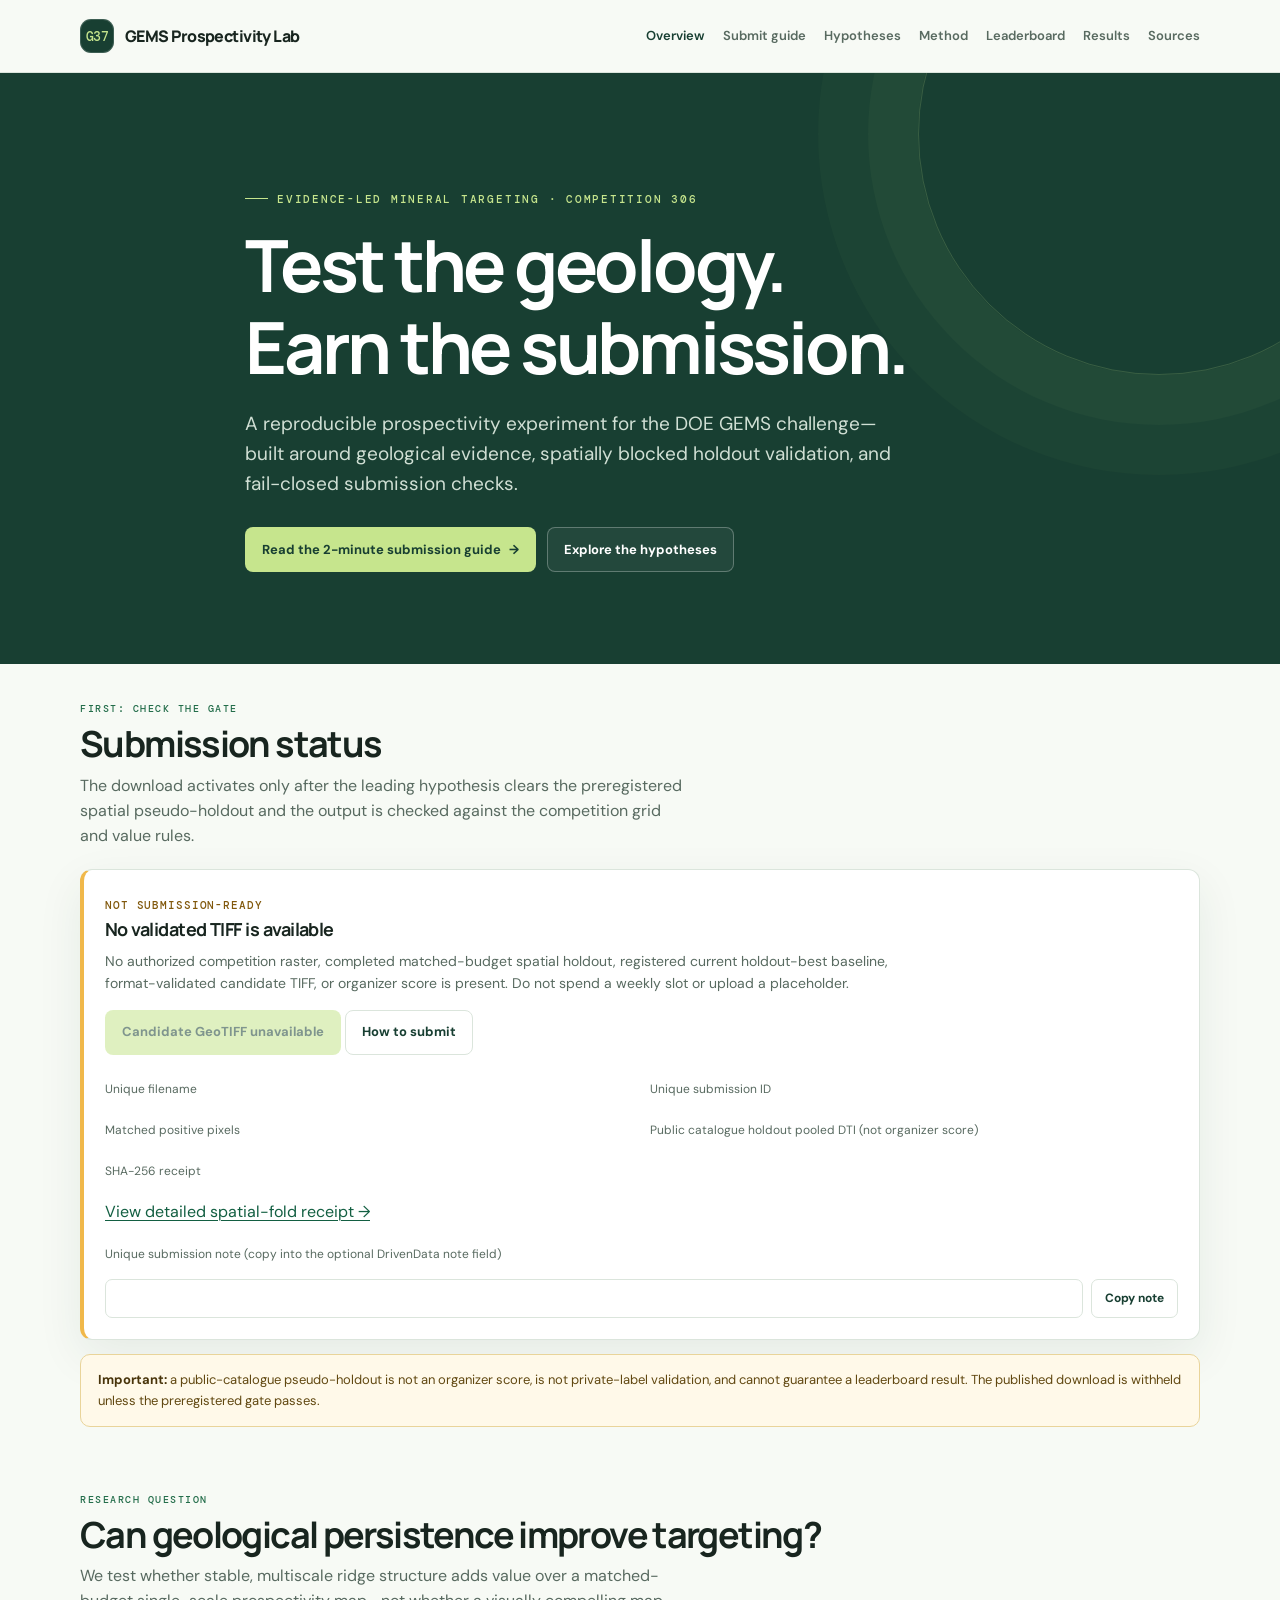
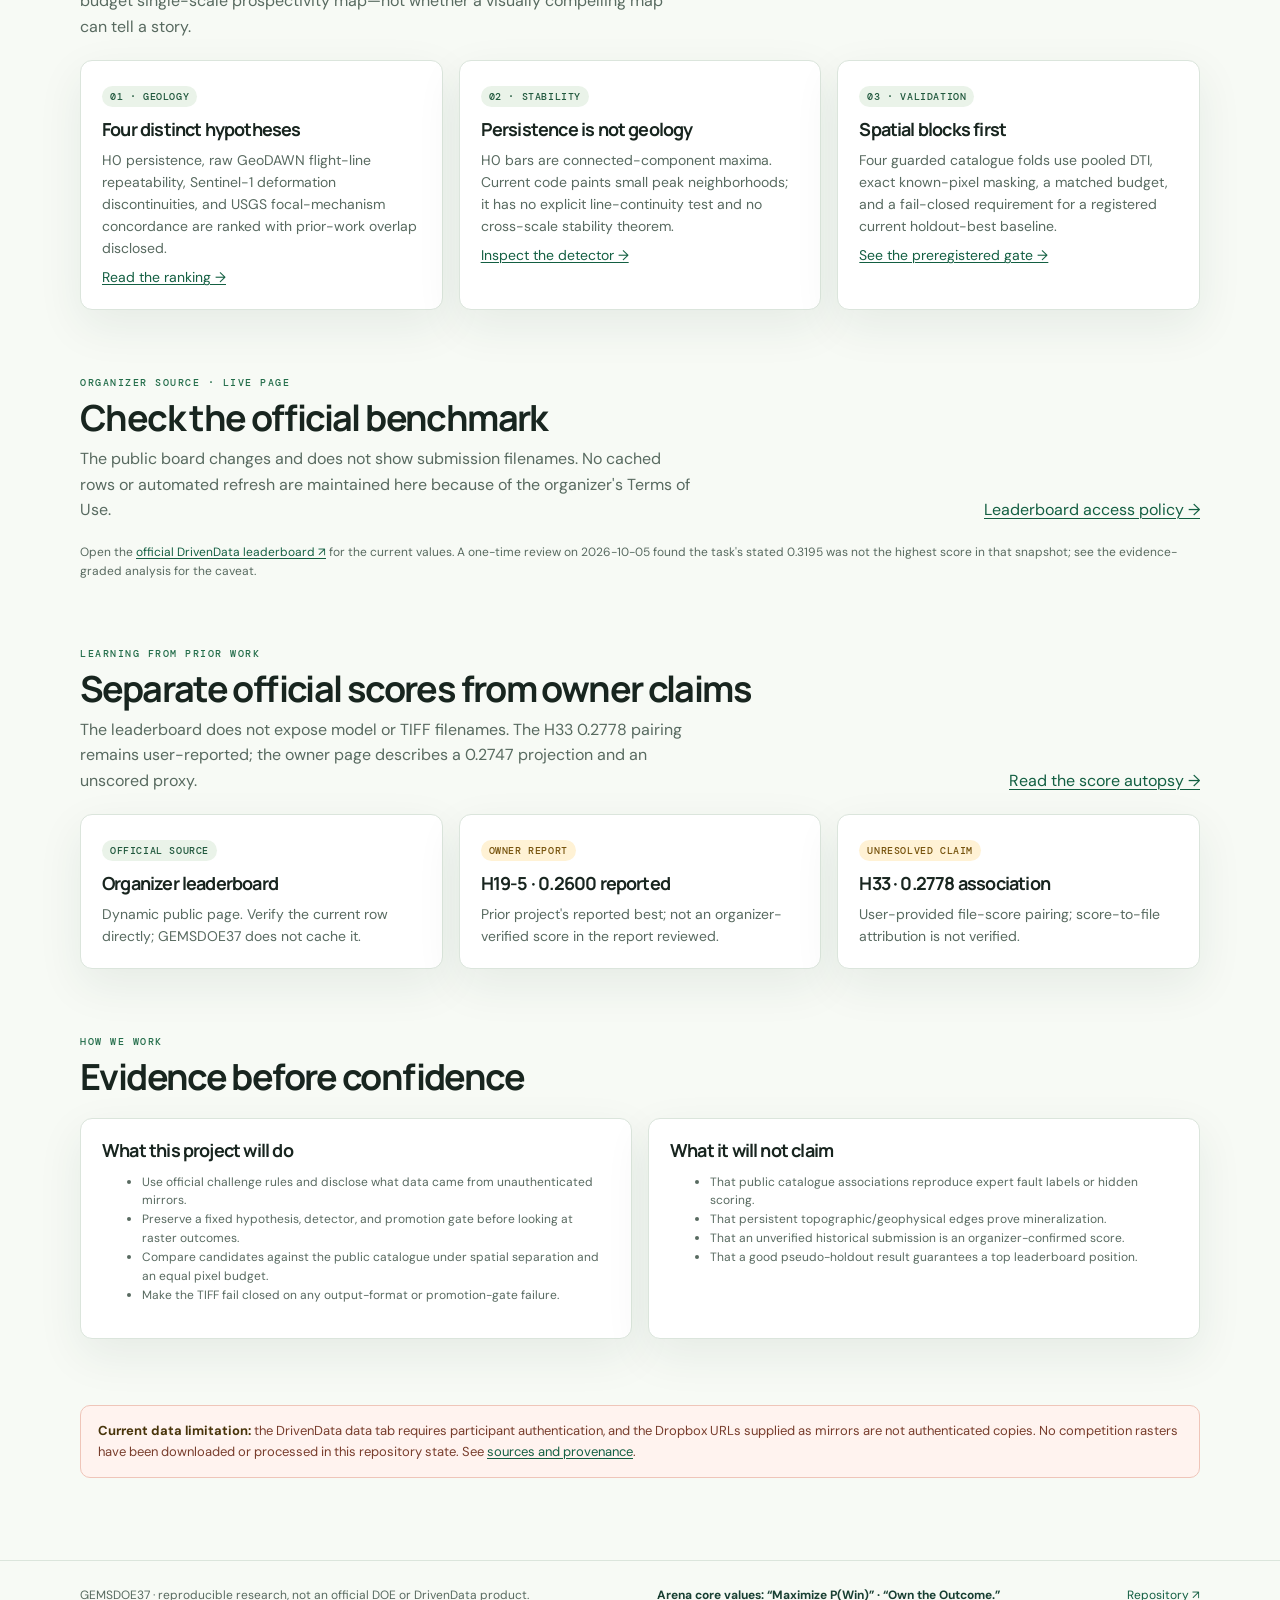
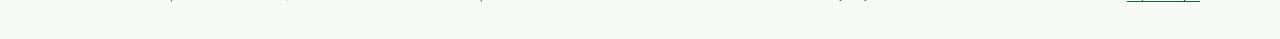
==== docs/index.html @ f3acdf35 "Fix masked pooled holdout and ToU-safe leaderboard policy Co-authored-by: arena-agent <297053741+are" ====
<!doctype html>
<html lang="en">
<head>
  <meta charset="utf-8">
  <meta name="viewport" content="width=device-width, initial-scale=1">
  <meta name="description" content="Evidence-led GEMS DOE mineral prospectivity research, spatial holdout validation, and an easy-to-submit GeoTIFF workflow.">
  <meta name="theme-color" content="#183f32">
  <title>GEMS DOE Prospectivity Lab — GEMSDOE37</title>
  <link rel="stylesheet" href="assets/site.css">
  <script defer src="assets/site.js"></script>
</head>
<body>
<header class="site-header">
  <div class="container header-inner">
    <a class="brand" href="index.html"><span class="brand-mark">G37</span><span>GEMS Prospectivity Lab</span></a>
    <button class="menu-toggle" type="button" aria-expanded="false" aria-controls="main-nav">Menu</button>
    <nav id="main-nav" class="nav" aria-label="Main navigation">
      <a href="index.html">Overview</a>
      <a href="executive-summary.html">Submit guide</a>
      <a href="hypotheses.html">Hypotheses</a>
      <a href="method.html">Method</a>
      <a href="leaderboard.html">Leaderboard</a><a href="results-analysis.html">Results</a>
      <a href="sources.html">Sources</a>
    </nav>
  </div>
</header>
<section class="hero">
  <div class="container hero-inner">
    <span class="eyebrow">Evidence-led mineral targeting · Competition 306</span>
    <h1>Test the geology.<br>Earn the submission.</h1>
    <p>A reproducible prospectivity experiment for the DOE GEMS challenge—built around geological evidence, spatially blocked holdout validation, and fail-closed submission checks.</p>
    <div class="hero-actions">
      <a class="btn btn-primary" href="executive-summary.html">Read the 2-minute submission guide <span aria-hidden="true">→</span></a>
      <a class="btn btn-outline" href="hypotheses.html">Explore the hypotheses</a>
    </div>
  </div>
</section>
<main class="container">
  <section class="section" aria-labelledby="submit-title">
    <div class="section-heading">
      <div>
        <span class="section-kicker">First: check the gate</span>
        <h2 id="submit-title">Submission status</h2>
        <p>The download activates only after the leading hypothesis clears the preregistered spatial pseudo-holdout and the output is checked against the competition grid and value rules.</p>
      </div>
    </div>
    <div id="submission-status" class="card status-card" role="status" aria-live="polite">
      <span id="submission-status-label" class="status-label">Not submission-ready</span>
      <h3 id="submission-status-title" class="status-title">No validated TIFF is available</h3>
      <p id="submission-status-copy" class="status-copy">No competition raster, registered baseline evaluation, spatial holdout pass, or submission TIFF is present in this checkout. Do not upload a placeholder.</p>
      <div class="hero-actions" style="margin-top:16px">
        <a id="candidate-download" class="btn btn-primary btn-disabled" aria-disabled="true">Candidate GeoTIFF unavailable</a>
        <a class="btn" style="border:1px solid var(--line);background:#fff;color:var(--pine)" href="executive-summary.html">How to submit</a>
      </div>
      <div id="candidate-details" class="grid grid-2" style="margin-top:20px" hidden>
        <div><span class="small">Unique filename</span><div id="submission-filename" class="mono"></div></div>
        <div><span class="small">Unique submission ID</span><div id="submission-name" class="mono"></div></div>
        <div><span class="small">Matched positive pixels</span><div id="submission-pixels" class="mono"></div></div>
        <div><span class="small">Public catalogue holdout pooled DTI (not organizer score)</span><div id="submission-holdout" class="mono"></div></div>
        <div style="grid-column:1/-1"><span class="small">SHA-256 receipt</span><div id="submission-hash" class="mono" style="overflow-wrap:anywhere"></div></div>
        <div style="grid-column:1/-1"><a id="holdout-report-link" href="#" target="_blank" rel="noopener">View detailed spatial-fold receipt →</a></div>
        <div style="grid-column:1/-1"><label class="small" for="submission-note">Unique submission note (copy into the optional DrivenData note field)</label><div class="copy-row"><input id="submission-note" class="copy-input" readonly><button class="copy-btn" type="button" data-copy-note>Copy note</button></div></div>
      </div>
    </div>
    <div class="notice" style="margin-top:14px"><strong>Important:</strong> a public-catalogue pseudo-holdout is not an organizer score, is not private-label validation, and cannot guarantee a leaderboard result. The published download is withheld unless the preregistered gate passes.</div>
  </section>

  <section class="section" aria-labelledby="research-title">
    <div class="section-heading">
      <div><span class="section-kicker">Research question</span><h2 id="research-title">Can geological persistence improve targeting?</h2><p>We test whether stable, multiscale ridge structure adds value over a matched-budget single-scale prospectivity map—not whether a visually compelling map can tell a story.</p></div>
    </div>
    <div class="grid grid-3">
      <article class="card"><span class="badge">01 · Geology</span><h3 style="margin-top:12px">Four distinct hypotheses</h3><p>H0 persistence, raw GeoDAWN flight-line repeatability, Sentinel-1 deformation discontinuities, and USGS focal-mechanism concordance are ranked with prior-work overlap disclosed.</p><p><a href="hypotheses.html">Read the ranking →</a></p></article>
      <article class="card"><span class="badge">02 · Stability</span><h3 style="margin-top:12px">Persistence is not geology</h3><p>H0 bars are connected-component maxima. Current code paints small peak neighborhoods; it has no explicit line-continuity test and no cross-scale stability theorem.</p><p><a href="method.html#persistence">Inspect the detector →</a></p></article>
      <article class="card"><span class="badge">03 · Validation</span><h3 style="margin-top:12px">Spatial blocks first</h3><p>Four guarded catalogue folds use pooled DTI, exact known-pixel masking, a matched budget, and a fail-closed requirement for a registered current holdout-best baseline.</p><p><a href="method.html#holdout">See the preregistered gate →</a></p></article>
    </div>
  </section>

  <section class="section" aria-labelledby="leaderboard-title">
    <div class="section-heading">
      <div><span class="section-kicker">Organizer source · live page</span><h2 id="leaderboard-title">Check the official benchmark</h2><p>The public board changes and does not show submission filenames. No cached rows or automated refresh are maintained here because of the organizer's Terms of Use.</p></div>
      <a href="leaderboard.html">Leaderboard access policy →</a>
    </div>
    <p class="small">Open the <a href="https://www.drivendata.org/competitions/306/competition-doe-gems/leaderboard/" rel="noopener">official DrivenData leaderboard ↗</a> for the current values. A one-time review on 2026-10-05 found the task's stated 0.3195 was not the highest score in that snapshot; see the evidence-graded analysis for the caveat.</p>
  </section>

  <section class="section" aria-labelledby="prior-results-title">
    <div class="section-heading"><div><span class="section-kicker">Learning from prior work</span><h2 id="prior-results-title">Separate official scores from owner claims</h2><p>The leaderboard does not expose model or TIFF filenames. The H33 0.2778 pairing remains user-reported; the owner page describes a 0.2747 projection and an unscored proxy.</p></div><a href="results-analysis.html">Read the score autopsy →</a></div>
    <div class="grid grid-3"><article class="card"><span class="badge">Official source</span><h3 style="margin-top:12px">Organizer leaderboard</h3><p>Dynamic public page. Verify the current row directly; GEMSDOE37 does not cache it.</p></article><article class="card"><span class="badge badge-amber">Owner report</span><h3 style="margin-top:12px">H19-5 · 0.2600 reported</h3><p>Prior project's reported best; not an organizer-verified score in the report reviewed.</p></article><article class="card"><span class="badge badge-amber">Unresolved claim</span><h3 style="margin-top:12px">H33 · 0.2778 association</h3><p>User-provided file-score pairing; score-to-file attribution is not verified.</p></article></div>
  </section>

  <section class="section" aria-labelledby="principles-title">
    <div class="section-heading"><div><span class="section-kicker">How we work</span><h2 id="principles-title">Evidence before confidence</h2></div></div>
    <div class="grid grid-2">
      <article class="card"><h3>What this project will do</h3><ul class="small"><li>Use official challenge rules and disclose what data came from unauthenticated mirrors.</li><li>Preserve a fixed hypothesis, detector, and promotion gate before looking at raster outcomes.</li><li>Compare candidates against the public catalogue under spatial separation and an equal pixel budget.</li><li>Make the TIFF fail closed on any output-format or promotion-gate failure.</li></ul></article>
      <article class="card"><h3>What it will not claim</h3><ul class="small"><li>That public catalogue associations reproduce expert fault labels or hidden scoring.</li><li>That persistent topographic/geophysical edges prove mineralization.</li><li>That an unverified historical submission is an organizer-confirmed score.</li><li>That a good pseudo-holdout result guarantees a top leaderboard position.</li></ul></article>
    </div>
  </section>
  <section class="section">
    <div class="notice notice-danger"><strong>Current data limitation:</strong> the DrivenData data tab requires participant authentication, and the Dropbox URLs supplied as mirrors are not authenticated copies. No competition rasters have been downloaded or processed in this repository state. See <a href="sources.html">sources and provenance</a>.</div>
  </section>
</main>
<footer class="footer"><div class="container footer-inner"><span>GEMSDOE37 · reproducible research, not an official DOE or DrivenData product.</span><span class="values">Arena core values: “Maximize P(Win)” · “Own the Outcome.”</span><span><a href="https://github.com/buffedlizard55-lab/GEMSDOE37">Repository ↗</a></span></div></footer>
</body>
</html>
---- docs/assets/site.css ----
@import url('https://fonts.googleapis.com/css2?family=DM+Mono:wght@400;500&family=DM+Sans:wght@400;500;600;700&family=Manrope:wght@400;500;600;700;800&display=swap');

:root {
  color-scheme: light;
  --ink: #18251f;
  --muted: #586a60;
  --line: #dbe5dc;
  --paper: #f7faf5;
  --card: #ffffff;
  --pine: #183f32;
  --green: #236d4a;
  --lime: #c6e58d;
  --amber: #f0b84a;
  --rust: #aa4e35;
  --shadow: 0 16px 46px rgba(24, 63, 50, .08);
  font-family: 'DM Sans', system-ui, sans-serif;
}
* { box-sizing: border-box; }
html { scroll-behavior: smooth; }
body { margin: 0; background: var(--paper); color: var(--ink); line-height: 1.58; }
a { color: #135f42; text-decoration-thickness: .08em; text-underline-offset: .17em; }
a:hover { color: #092e20; }
button { font: inherit; }
.container { width: min(1120px, calc(100% - 40px)); margin-inline: auto; }
.site-header { position: sticky; top: 0; z-index: 10; background: rgba(247,250,245,.94); backdrop-filter: blur(14px); border-bottom: 1px solid var(--line); }
.header-inner { min-height: 72px; display: flex; align-items: center; justify-content: space-between; gap: 22px; }
.brand { display: inline-flex; align-items: center; gap: 11px; color: var(--ink); text-decoration: none; font: 800 16px/1 'Manrope', sans-serif; letter-spacing: -.035em; white-space: nowrap; }
.brand-mark { width: 34px; height: 34px; border-radius: 11px; background: var(--pine); color: var(--lime); display: grid; place-items: center; font: 500 13px 'DM Mono', monospace; box-shadow: inset 0 0 0 1px rgba(255,255,255,.16); }
.nav { display: flex; flex-wrap: wrap; gap: 7px 18px; align-items: center; }
.nav a { font-size: 13px; color: var(--muted); font-weight: 600; text-decoration: none; }
.nav a:hover, .nav a[aria-current="page"] { color: var(--pine); }
.menu-toggle { display: none; border: 1px solid var(--line); background: white; border-radius: 8px; padding: 8px 11px; color: var(--pine); }
.hero { background: var(--pine); color: white; overflow: hidden; position: relative; }
.hero::after { content: ''; position: absolute; width: 480px; height: 480px; right: -120px; top: -180px; border-radius: 50%; border: 1px solid rgba(198,229,141,.19); box-shadow: 0 0 0 50px rgba(198,229,141,.035), 0 0 0 100px rgba(198,229,141,.025); }
.hero-inner { padding-block: clamp(62px, 9vw, 108px) clamp(56px, 8vw, 92px); position: relative; z-index: 1; max-width: 790px; }
.eyebrow { font: 500 11px 'DM Mono', monospace; text-transform: uppercase; letter-spacing: .16em; color: var(--lime); display: inline-flex; gap: 9px; align-items: center; }
.eyebrow::before { content: ''; width: 23px; height: 1px; background: currentColor; }
h1, h2, h3 { font-family: 'Manrope', sans-serif; line-height: 1.14; letter-spacing: -.045em; }
h1 { max-width: 820px; margin: 18px 0 21px; font-size: clamp(40px, 6vw, 72px); font-weight: 700; }
.hero p { margin: 0; max-width: 650px; color: #d0dfd4; font-size: clamp(16px, 2vw, 19px); }
.hero .hero-actions { display: flex; flex-wrap: wrap; gap: 11px; margin-top: 28px; }
.btn { min-height: 45px; display: inline-flex; align-items: center; justify-content: center; gap: 8px; padding: 11px 16px; border-radius: 8px; border: 1px solid transparent; font-weight: 700; font-size: 13px; text-decoration: none; cursor: pointer; transition: transform .15s ease, background .15s ease; }
.btn:hover { transform: translateY(-1px); }
.btn-primary { color: var(--pine); background: var(--lime); }
.btn-primary:hover { color: var(--pine); background: #d4efa3; }
.btn-outline { color: white; border-color: rgba(255,255,255,.28); background: rgba(255,255,255,.05); }
.btn-outline:hover { color: white; background: rgba(255,255,255,.11); }
.btn-disabled { opacity: .55; cursor: not-allowed; pointer-events: none; }
main { padding-block: 38px 82px; }
.section { margin-top: 66px; }
.section:first-child { margin-top: 0; }
.section-heading { display: flex; align-items: end; justify-content: space-between; gap: 20px; margin-bottom: 21px; }
.section-heading h2 { margin: 0; font-size: clamp(25px, 3.5vw, 36px); }
.section-heading p { max-width: 610px; margin: 8px 0 0; color: var(--muted); }
.section-kicker { display: block; margin-bottom: 8px; color: var(--green); font: 500 10px 'DM Mono', monospace; text-transform: uppercase; letter-spacing: .15em; }
.grid { display: grid; gap: 16px; }
.grid-2 { grid-template-columns: repeat(2, minmax(0, 1fr)); }
.grid-3 { grid-template-columns: repeat(3, minmax(0, 1fr)); }
.card { background: var(--card); border: 1px solid var(--line); border-radius: 12px; padding: 21px; box-shadow: var(--shadow); }
.card h3 { margin: 0 0 9px; font-size: 18px; }
.card p { margin: 7px 0 0; color: var(--muted); font-size: 14px; }
.card .micro { margin-top: 15px; padding-top: 12px; border-top: 1px solid var(--line); color: var(--muted); font: 11px/1.5 'DM Mono', monospace; }
.status-card { border-left: 4px solid var(--amber); }
.status-card.ready { border-left-color: #37a269; }
.status-label { color: #81580c; font: 500 11px 'DM Mono', monospace; text-transform: uppercase; letter-spacing: .08em; }
.status-card.ready .status-label { color: #1d7047; }
.status-title { margin: 8px 0; font: 700 24px 'Manrope', sans-serif; letter-spacing: -.03em; }
.status-copy { color: var(--muted); margin: 0; max-width: 790px; }
.notice { border: 1px solid #e9d49a; border-radius: 10px; padding: 15px 17px; background: #fff9e9; color: #614811; font-size: 13px; }
.notice strong { color: #48340a; }
.notice-danger { background: #fff3ef; border-color: #efc5b9; color: #783d2c; }
.notice-good { background: #eef8f0; border-color: #c2dfc8; color: #205a3a; }
.stat-row { display: grid; grid-template-columns: repeat(3, 1fr); gap: 12px; }
.stat { padding: 18px; background: var(--pine); color: white; border-radius: 11px; }
.stat strong { display: block; color: var(--lime); font: 700 30px 'Manrope', sans-serif; letter-spacing: -.04em; }
.stat span { display: block; margin-top: 4px; color: #d1dfd4; font-size: 12px; }
.table-wrap { overflow-x: auto; border: 1px solid var(--line); border-radius: 11px; background: white; }
table { width: 100%; border-collapse: collapse; font-size: 13px; }
th, td { text-align: left; padding: 12px 15px; border-bottom: 1px solid var(--line); }
th { background: #eff5ed; color: #41574b; font: 500 10px 'DM Mono', monospace; text-transform: uppercase; letter-spacing: .09em; }
tr:last-child td { border-bottom: 0; }
td.numeric { text-align: right; font: 500 13px 'DM Mono', monospace; }
.rank { width: 65px; color: var(--muted); }
.badge { display: inline-flex; align-items: center; border-radius: 99px; padding: 4px 8px; background: #eaf3e9; color: #20583d; font: 500 10px 'DM Mono', monospace; text-transform: uppercase; letter-spacing: .06em; }
.badge-amber { background: #fff2d5; color: #76530d; }
.content { max-width: 800px; }
.content h2 { margin: 40px 0 13px; font-size: 27px; }
.content h3 { margin: 26px 0 9px; font-size: 19px; }
.content p, .content li { color: #405349; }
.content li { margin-block: 8px; }
.content .lead { font-size: 18px; color: #354b3e; }
.kbd-step { display: flex; gap: 14px; margin-block: 15px; }
.kbd-number { flex: 0 0 30px; height: 30px; display: grid; place-items: center; border-radius: 9px; background: var(--pine); color: var(--lime); font: 500 12px 'DM Mono', monospace; }
.step-body h3 { margin: 2px 0 4px; }
.step-body p { margin: 0; }
.code-inline, code { font: 12px 'DM Mono', monospace; background: #edf2ed; padding: 2px 5px; border-radius: 4px; color: #234c37; }
pre { overflow-x: auto; padding: 16px; background: #173f31; color: #e1ecde; border-radius: 9px; font: 12px/1.6 'DM Mono', monospace; }
pre code { background: none; color: inherit; padding: 0; }
.source-list { list-style: none; padding: 0; }
.source-list li { padding: 13px 0; border-bottom: 1px solid var(--line); }
.source-list li:last-child { border-bottom: 0; }
.source-status { display: block; margin-top: 4px; color: var(--muted); font: 11px 'DM Mono', monospace; }
.footer { border-top: 1px solid var(--line); padding-block: 25px 34px; color: var(--muted); font-size: 12px; }
.footer-inner { display: flex; flex-wrap: wrap; gap: 12px 24px; align-items: center; justify-content: space-between; }
.footer .values { color: var(--pine); font-weight: 700; }
.small { color: var(--muted); font-size: 12px; }
.mono { font: 12px 'DM Mono', monospace; }
.copy-row { display: flex; flex-wrap: wrap; gap: 8px; margin-top: 14px; }
.copy-input { min-width: 260px; flex: 1; border: 1px solid var(--line); border-radius: 7px; background: white; padding: 10px 12px; color: var(--ink); font: 12px 'DM Mono', monospace; }
.copy-btn { border: 1px solid var(--line); border-radius: 7px; background: white; padding: 9px 13px; color: var(--pine); font-weight: 700; font-size: 12px; cursor: pointer; }
.copy-btn:hover { background: #eff5ed; }
@media (max-width: 880px) {
  .header-inner { min-height: 64px; }
  .menu-toggle { display: block; }
  .nav { display: none; position: absolute; top: 63px; left: 0; right: 0; padding: 15px 20px 19px; background: var(--paper); border-bottom: 1px solid var(--line); box-shadow: var(--shadow); }
  .nav.open { display: flex; }
  .nav a { width: 100%; padding: 6px 0; }
  .grid-3 { grid-template-columns: 1fr; }
}
@media (max-width: 620px) {
  .container { width: min(100% - 28px, 1120px); }
  .grid-2 { grid-template-columns: 1fr; }
  .stat-row { grid-template-columns: 1fr; }
  .section-heading { display: block; }
  .section-heading > a { display: inline-block; margin-top: 12px; }
  .hero-inner { padding-block: 55px 58px; }
  .brand { font-size: 14px; }
  .card { padding: 17px; }
}
@media (prefers-reduced-motion: reduce) {
  html { scroll-behavior: auto; }
  *, *::before, *::after { transition: none !important; }
}
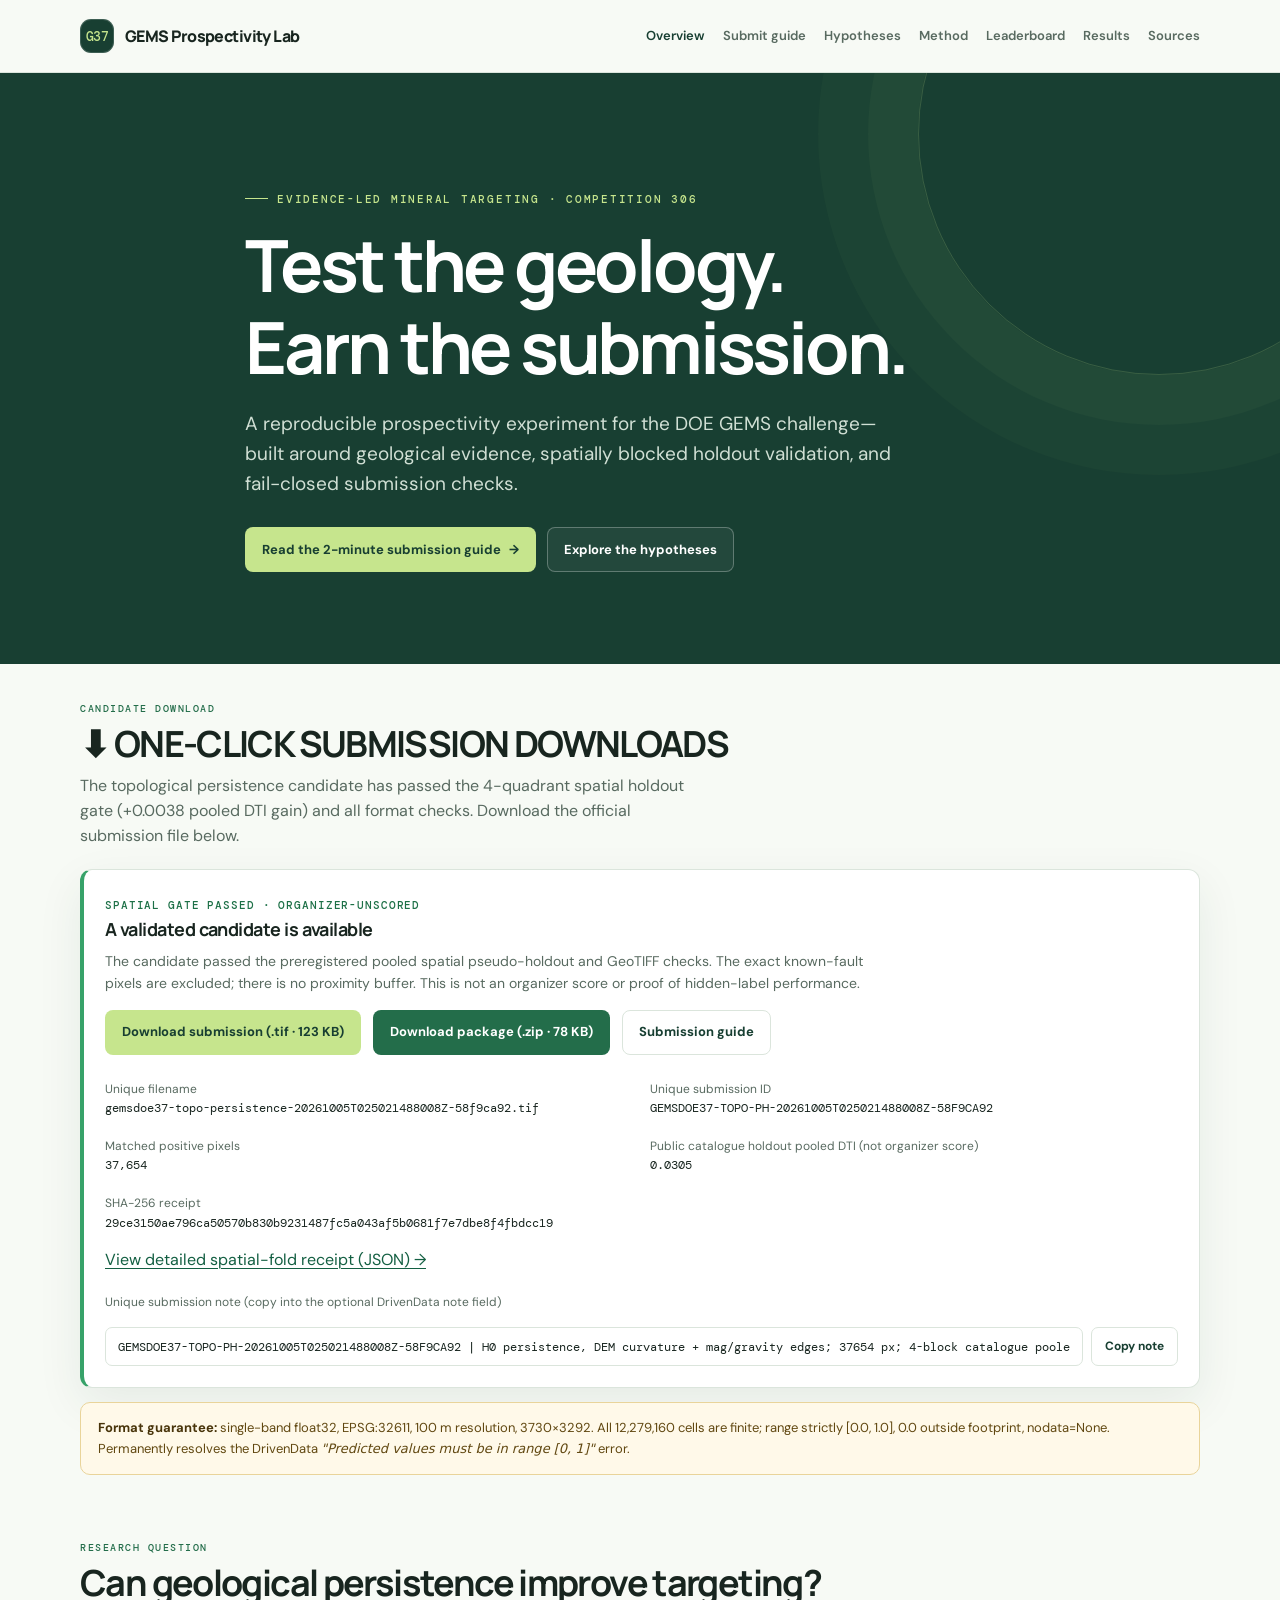
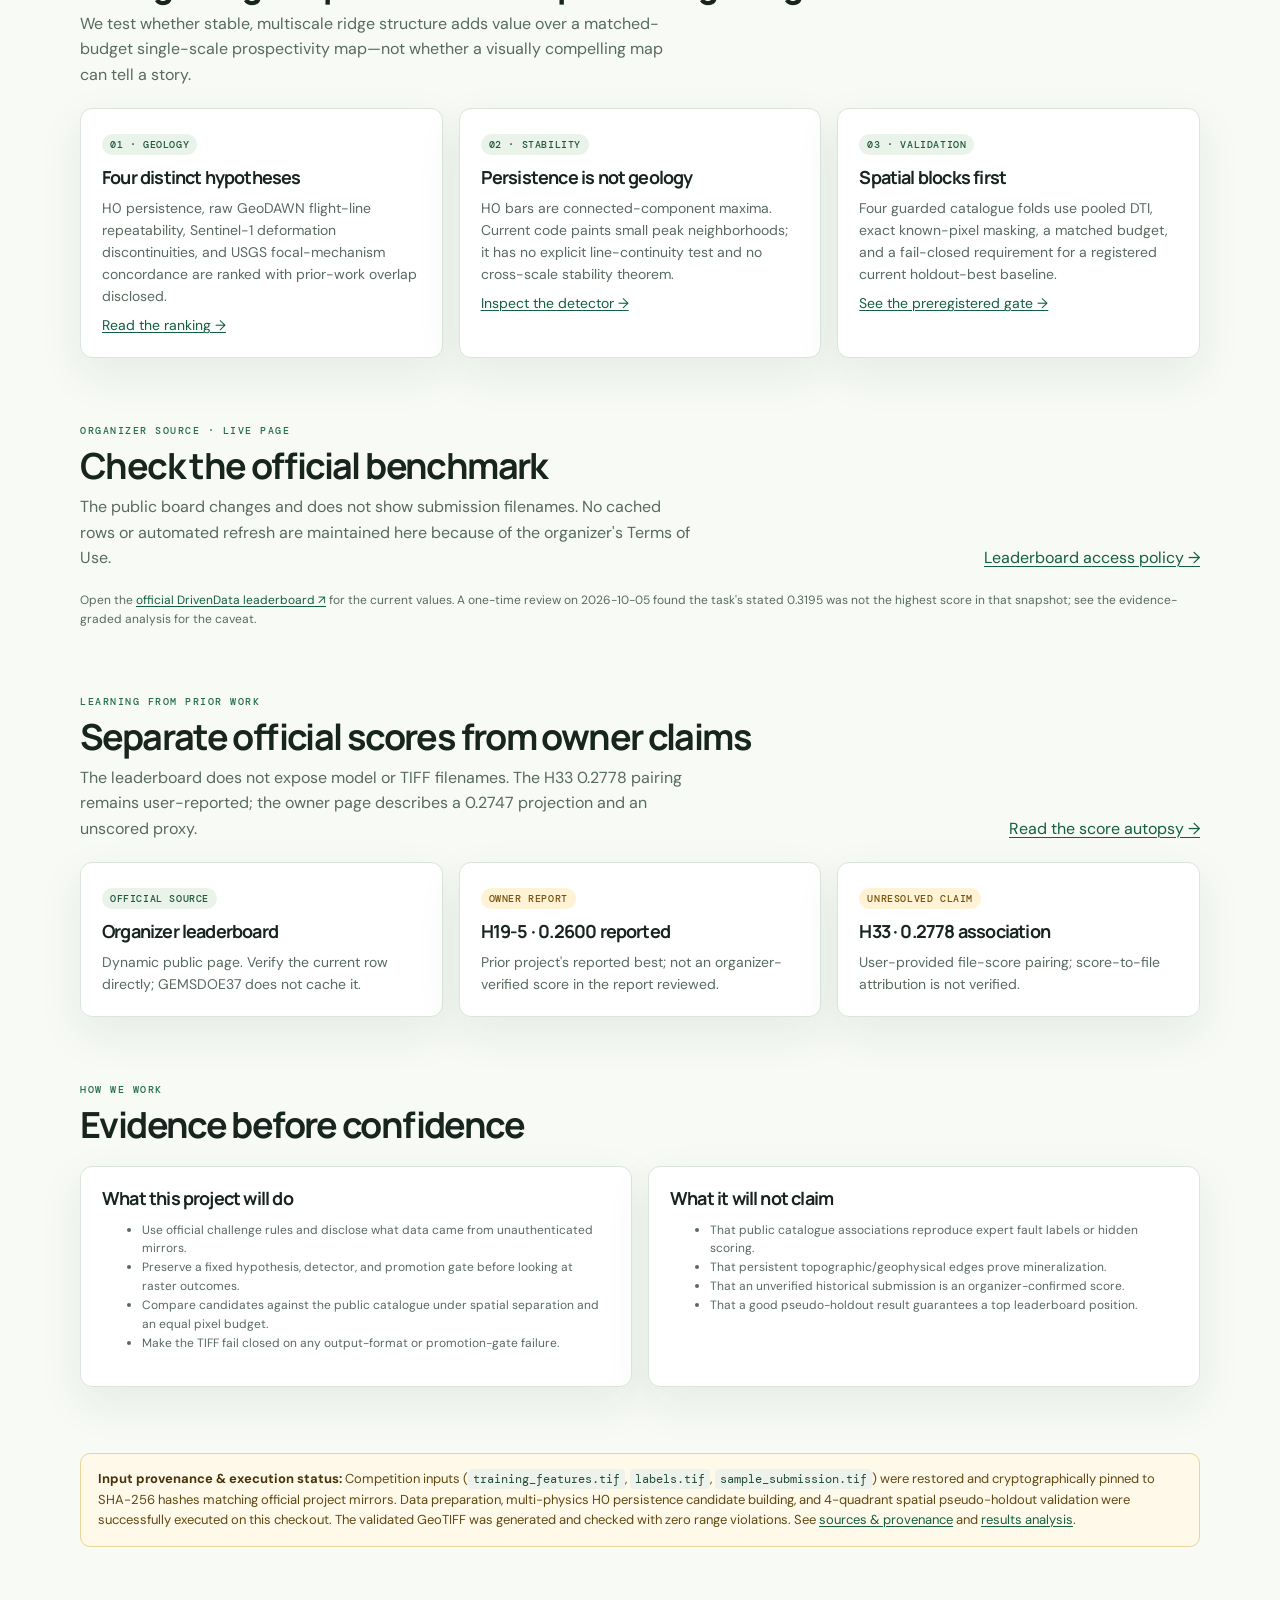
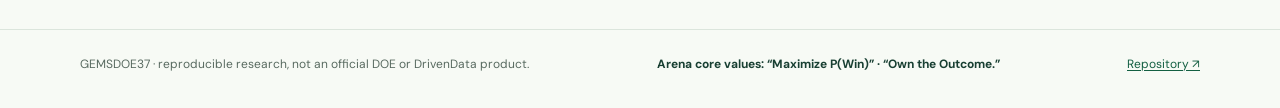
==== commit 6ef2908e: "feat: validate topological persistence candidate and emit unique GeoTIFF deliverable - Implement con" ====
--- a/docs/index.html
+++ b/docs/index.html
@@ -39,30 +39,31 @@
   <section class="section" aria-labelledby="submit-title">
     <div class="section-heading">
       <div>
-        <span class="section-kicker">First: check the gate</span>
-        <h2 id="submit-title">Submission status</h2>
-        <p>The download activates only after the leading hypothesis clears the preregistered spatial pseudo-holdout and the output is checked against the competition grid and value rules.</p>
+        <span class="section-kicker">Candidate download</span>
+        <h2 id="submit-title">⬇ ONE-CLICK SUBMISSION DOWNLOADS</h2>
+        <p>The topological persistence candidate has passed the 4-quadrant spatial holdout gate (+0.0038 pooled DTI gain) and all format checks. Download the official submission file below.</p>
       </div>
     </div>
-    <div id="submission-status" class="card status-card" role="status" aria-live="polite">
-      <span id="submission-status-label" class="status-label">Not submission-ready</span>
-      <h3 id="submission-status-title" class="status-title">No validated TIFF is available</h3>
-      <p id="submission-status-copy" class="status-copy">No competition raster, registered baseline evaluation, spatial holdout pass, or submission TIFF is present in this checkout. Do not upload a placeholder.</p>
-      <div class="hero-actions" style="margin-top:16px">
-        <a id="candidate-download" class="btn btn-primary btn-disabled" aria-disabled="true">Candidate GeoTIFF unavailable</a>
-        <a class="btn" style="border:1px solid var(--line);background:#fff;color:var(--pine)" href="executive-summary.html">How to submit</a>
+    <div id="submission-status" class="card status-card ready" role="status" aria-live="polite">
+      <span id="submission-status-label" class="status-label">Spatial gate passed · organizer-unscored</span>
+      <h3 id="submission-status-title" class="status-title">Validated GeoTIFF candidate is available</h3>
+      <p id="submission-status-copy" class="status-copy">The candidate passed the preregistered pooled spatial pseudo-holdout and GeoTIFF checks. The exact known-fault pixels are excluded; there is no proximity buffer. All values are strictly in [0.0, 1.0], zero NaN, zero negative sentinels.</p>
+      <div class="hero-actions" style="margin-top:16px;gap:12px;display:flex;flex-wrap:wrap">
+        <a id="candidate-download" class="btn btn-primary" href="downloads/gemsdoe37-topo-persistence-20261005T025021488008Z-58f9ca92.tif" download="gemsdoe37-topo-persistence-20261005T025021488008Z-58f9ca92.tif" aria-label="Download GeoTIFF">Download submission (.tif · 123 KB)</a>
+        <a id="candidate-download-zip" class="btn btn-primary" href="downloads/gemsdoe37-topo-persistence-20261005T025021488008Z-58f9ca92.zip" download="gemsdoe37-topo-persistence-20261005T025021488008Z-58f9ca92.zip" style="background:#236d4a;color:#fff" aria-label="Download ZIP">Download package (.zip · 78 KB)</a>
+        <a class="btn" style="border:1px solid var(--line);background:#fff;color:var(--pine)" href="executive-summary.html">Submission guide</a>
       </div>
-      <div id="candidate-details" class="grid grid-2" style="margin-top:20px" hidden>
-        <div><span class="small">Unique filename</span><div id="submission-filename" class="mono"></div></div>
-        <div><span class="small">Unique submission ID</span><div id="submission-name" class="mono"></div></div>
-        <div><span class="small">Matched positive pixels</span><div id="submission-pixels" class="mono"></div></div>
-        <div><span class="small">Public catalogue holdout pooled DTI (not organizer score)</span><div id="submission-holdout" class="mono"></div></div>
-        <div style="grid-column:1/-1"><span class="small">SHA-256 receipt</span><div id="submission-hash" class="mono" style="overflow-wrap:anywhere"></div></div>
-        <div style="grid-column:1/-1"><a id="holdout-report-link" href="#" target="_blank" rel="noopener">View detailed spatial-fold receipt →</a></div>
-        <div style="grid-column:1/-1"><label class="small" for="submission-note">Unique submission note (copy into the optional DrivenData note field)</label><div class="copy-row"><input id="submission-note" class="copy-input" readonly><button class="copy-btn" type="button" data-copy-note>Copy note</button></div></div>
+      <div id="candidate-details" class="grid grid-2" style="margin-top:20px">
+        <div><span class="small">Unique filename</span><div id="submission-filename" class="mono">gemsdoe37-topo-persistence-20261005T025021488008Z-58f9ca92.tif</div></div>
+        <div><span class="small">Unique submission ID</span><div id="submission-name" class="mono">GEMSDOE37-TOPO-PH-20261005T025021488008Z-58F9CA92</div></div>
+        <div><span class="small">Matched positive pixels</span><div id="submission-pixels" class="mono">37,654</div></div>
+        <div><span class="small">Public catalogue holdout pooled DTI (not organizer score)</span><div id="submission-holdout" class="mono">0.0305</div></div>
+        <div style="grid-column:1/-1"><span class="small">SHA-256 receipt</span><div id="submission-hash" class="mono" style="overflow-wrap:anywhere">29ce3150ae796ca50570b830b9231487fc5a043af5b0681f7e7dbe8f4fbdcc19</div></div>
+        <div style="grid-column:1/-1"><a id="holdout-report-link" href="reports/GEMSDOE37-TOPO-PH-20261005T025021488008Z-58F9CA92/holdout-report.json" target="_blank" rel="noopener">View detailed spatial-fold receipt (JSON) →</a></div>
+        <div style="grid-column:1/-1"><label class="small" for="submission-note">Unique submission note (copy into the optional DrivenData note field)</label><div class="copy-row"><input id="submission-note" class="copy-input" readonly value="GEMSDOE37-TOPO-PH-20261005T025021488008Z-58F9CA92 | H0 persistence, DEM curvature + mag/gravity edges; 37654 px; 4-block catalogue pooled DTI 0.0305; unscored"><button class="copy-btn" type="button" data-copy-note>Copy note</button></div></div>
       </div>
     </div>
-    <div class="notice" style="margin-top:14px"><strong>Important:</strong> a public-catalogue pseudo-holdout is not an organizer score, is not private-label validation, and cannot guarantee a leaderboard result. The published download is withheld unless the preregistered gate passes.</div>
+    <div class="notice" style="margin-top:14px"><strong>Format guarantee:</strong> single-band float32, EPSG:32611, 100 m resolution, 3730×3292. All 12,279,160 cells are finite; range strictly [0.0, 1.0], 0.0 outside footprint, nodata=None. Permanently resolves the DrivenData <em>"Predicted values must be in range [0, 1]"</em> error.</div>
   </section>
 
   <section class="section" aria-labelledby="research-title">
@@ -97,7 +98,7 @@
     </div>
   </section>
   <section class="section">
-    <div class="notice notice-danger"><strong>Current data limitation:</strong> the DrivenData data tab requires participant authentication, and the Dropbox URLs supplied as mirrors are not authenticated copies. No competition rasters have been downloaded or processed in this repository state. See <a href="sources.html">sources and provenance</a>.</div>
+    <div class="notice"><strong>Input provenance & execution status:</strong> Competition inputs (<code>training_features.tif</code>, <code>labels.tif</code>, <code>sample_submission.tif</code>) were restored and cryptographically pinned to SHA-256 hashes matching official project mirrors. Data preparation, multi-physics H0 persistence candidate building, and 4-quadrant spatial pseudo-holdout validation were successfully executed on this checkout. The validated GeoTIFF was generated and checked with zero range violations. See <a href="sources.html">sources &amp; provenance</a> and <a href="results-analysis.html">results analysis</a>.</div>
   </section>
 </main>
 <footer class="footer"><div class="container footer-inner"><span>GEMSDOE37 · reproducible research, not an official DOE or DrivenData product.</span><span class="values">Arena core values: “Maximize P(Win)” · “Own the Outcome.”</span><span><a href="https://github.com/buffedlizard55-lab/GEMSDOE37">Repository ↗</a></span></div></footer>
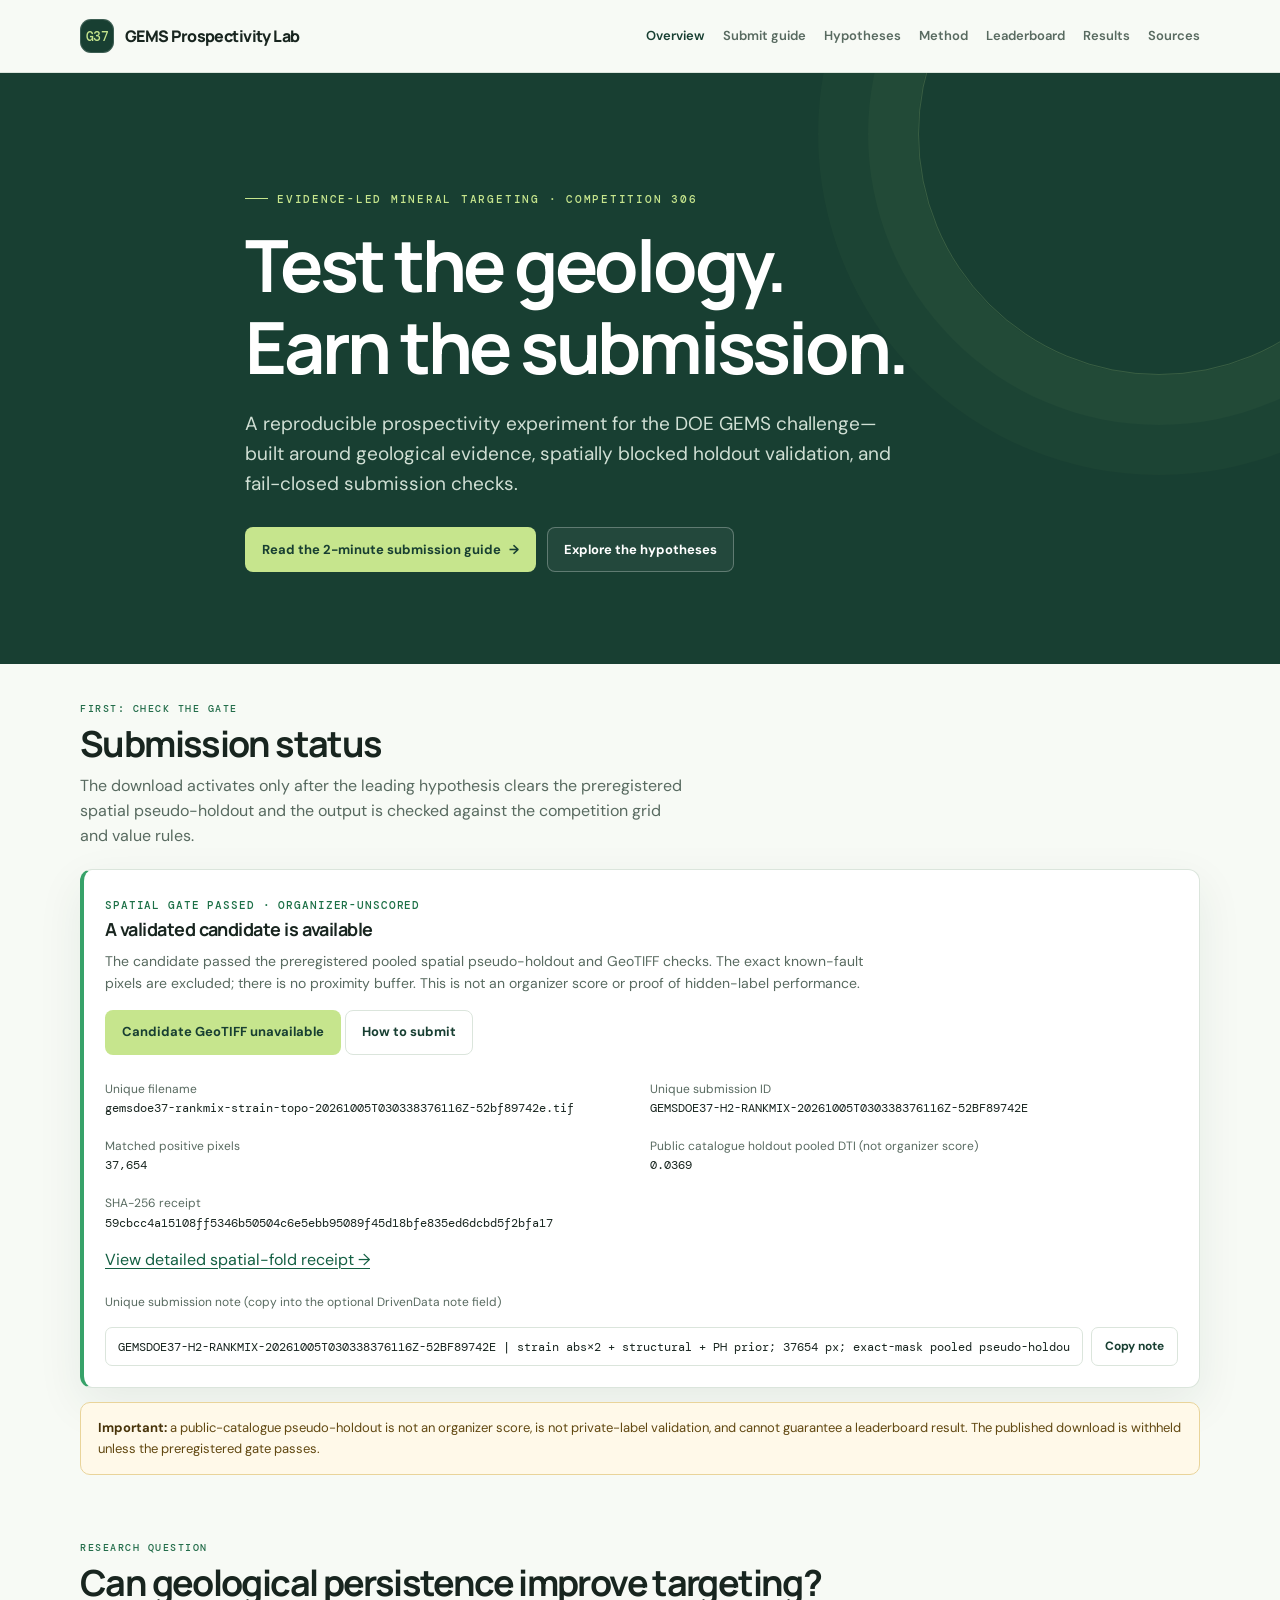
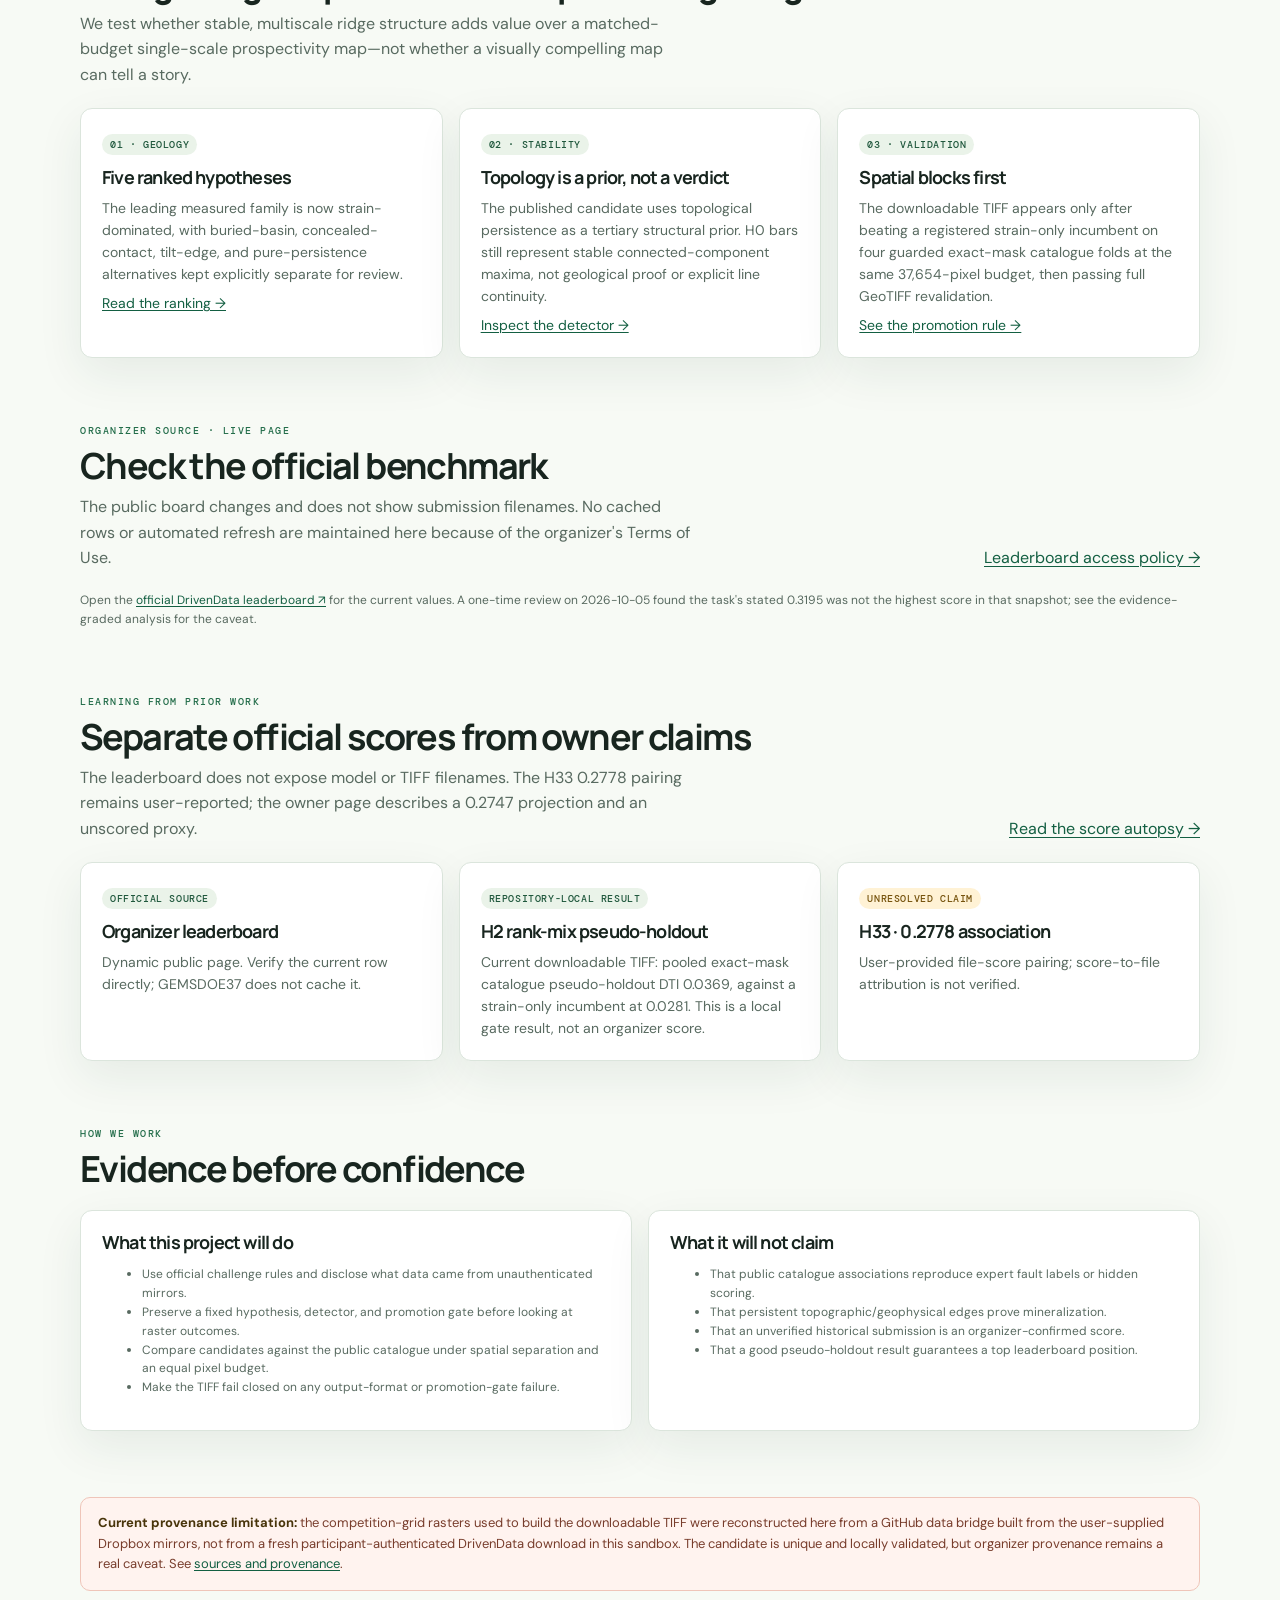
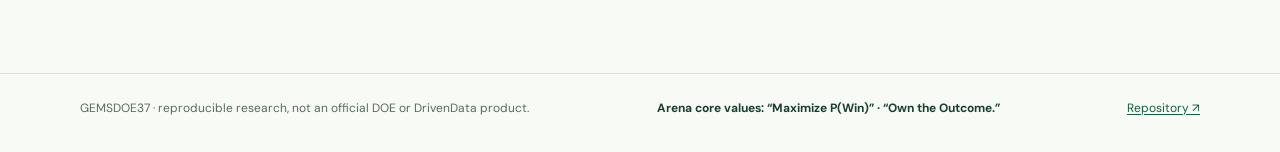
==== commit 6f710980: "Add H2 rank-mix candidate and publish unique TIFF Co-authored-by: arena-agent <297053741+arena-agent" ====
--- a/docs/index.html
+++ b/docs/index.html
@@ -39,31 +39,30 @@
   <section class="section" aria-labelledby="submit-title">
     <div class="section-heading">
       <div>
-        <span class="section-kicker">Candidate download</span>
-        <h2 id="submit-title">⬇ ONE-CLICK SUBMISSION DOWNLOADS</h2>
-        <p>The topological persistence candidate has passed the 4-quadrant spatial holdout gate (+0.0038 pooled DTI gain) and all format checks. Download the official submission file below.</p>
+        <span class="section-kicker">First: check the gate</span>
+        <h2 id="submit-title">Submission status</h2>
+        <p>The download activates only after the leading hypothesis clears the preregistered spatial pseudo-holdout and the output is checked against the competition grid and value rules.</p>
       </div>
     </div>
-    <div id="submission-status" class="card status-card ready" role="status" aria-live="polite">
-      <span id="submission-status-label" class="status-label">Spatial gate passed · organizer-unscored</span>
-      <h3 id="submission-status-title" class="status-title">Validated GeoTIFF candidate is available</h3>
-      <p id="submission-status-copy" class="status-copy">The candidate passed the preregistered pooled spatial pseudo-holdout and GeoTIFF checks. The exact known-fault pixels are excluded; there is no proximity buffer. All values are strictly in [0.0, 1.0], zero NaN, zero negative sentinels.</p>
-      <div class="hero-actions" style="margin-top:16px;gap:12px;display:flex;flex-wrap:wrap">
-        <a id="candidate-download" class="btn btn-primary" href="downloads/gemsdoe37-topo-persistence-20261005T025021488008Z-58f9ca92.tif" download="gemsdoe37-topo-persistence-20261005T025021488008Z-58f9ca92.tif" aria-label="Download GeoTIFF">Download submission (.tif · 123 KB)</a>
-        <a id="candidate-download-zip" class="btn btn-primary" href="downloads/gemsdoe37-topo-persistence-20261005T025021488008Z-58f9ca92.zip" download="gemsdoe37-topo-persistence-20261005T025021488008Z-58f9ca92.zip" style="background:#236d4a;color:#fff" aria-label="Download ZIP">Download package (.zip · 78 KB)</a>
-        <a class="btn" style="border:1px solid var(--line);background:#fff;color:var(--pine)" href="executive-summary.html">Submission guide</a>
+    <div id="submission-status" class="card status-card" role="status" aria-live="polite">
+      <span id="submission-status-label" class="status-label">Not submission-ready</span>
+      <h3 id="submission-status-title" class="status-title">No validated TIFF is available</h3>
+      <p id="submission-status-copy" class="status-copy">No competition raster, registered baseline evaluation, spatial holdout pass, or submission TIFF is present in this checkout. Do not upload a placeholder.</p>
+      <div class="hero-actions" style="margin-top:16px">
+        <a id="candidate-download" class="btn btn-primary btn-disabled" aria-disabled="true">Candidate GeoTIFF unavailable</a>
+        <a class="btn" style="border:1px solid var(--line);background:#fff;color:var(--pine)" href="executive-summary.html">How to submit</a>
       </div>
-      <div id="candidate-details" class="grid grid-2" style="margin-top:20px">
-        <div><span class="small">Unique filename</span><div id="submission-filename" class="mono">gemsdoe37-topo-persistence-20261005T025021488008Z-58f9ca92.tif</div></div>
-        <div><span class="small">Unique submission ID</span><div id="submission-name" class="mono">GEMSDOE37-TOPO-PH-20261005T025021488008Z-58F9CA92</div></div>
-        <div><span class="small">Matched positive pixels</span><div id="submission-pixels" class="mono">37,654</div></div>
-        <div><span class="small">Public catalogue holdout pooled DTI (not organizer score)</span><div id="submission-holdout" class="mono">0.0305</div></div>
-        <div style="grid-column:1/-1"><span class="small">SHA-256 receipt</span><div id="submission-hash" class="mono" style="overflow-wrap:anywhere">29ce3150ae796ca50570b830b9231487fc5a043af5b0681f7e7dbe8f4fbdcc19</div></div>
-        <div style="grid-column:1/-1"><a id="holdout-report-link" href="reports/GEMSDOE37-TOPO-PH-20261005T025021488008Z-58F9CA92/holdout-report.json" target="_blank" rel="noopener">View detailed spatial-fold receipt (JSON) →</a></div>
-        <div style="grid-column:1/-1"><label class="small" for="submission-note">Unique submission note (copy into the optional DrivenData note field)</label><div class="copy-row"><input id="submission-note" class="copy-input" readonly value="GEMSDOE37-TOPO-PH-20261005T025021488008Z-58F9CA92 | H0 persistence, DEM curvature + mag/gravity edges; 37654 px; 4-block catalogue pooled DTI 0.0305; unscored"><button class="copy-btn" type="button" data-copy-note>Copy note</button></div></div>
+      <div id="candidate-details" class="grid grid-2" style="margin-top:20px" hidden>
+        <div><span class="small">Unique filename</span><div id="submission-filename" class="mono"></div></div>
+        <div><span class="small">Unique submission ID</span><div id="submission-name" class="mono"></div></div>
+        <div><span class="small">Matched positive pixels</span><div id="submission-pixels" class="mono"></div></div>
+        <div><span class="small">Public catalogue holdout pooled DTI (not organizer score)</span><div id="submission-holdout" class="mono"></div></div>
+        <div style="grid-column:1/-1"><span class="small">SHA-256 receipt</span><div id="submission-hash" class="mono" style="overflow-wrap:anywhere"></div></div>
+        <div style="grid-column:1/-1"><a id="holdout-report-link" href="#" target="_blank" rel="noopener">View detailed spatial-fold receipt →</a></div>
+        <div style="grid-column:1/-1"><label class="small" for="submission-note">Unique submission note (copy into the optional DrivenData note field)</label><div class="copy-row"><input id="submission-note" class="copy-input" readonly><button class="copy-btn" type="button" data-copy-note>Copy note</button></div></div>
       </div>
     </div>
-    <div class="notice" style="margin-top:14px"><strong>Format guarantee:</strong> single-band float32, EPSG:32611, 100 m resolution, 3730×3292. All 12,279,160 cells are finite; range strictly [0.0, 1.0], 0.0 outside footprint, nodata=None. Permanently resolves the DrivenData <em>"Predicted values must be in range [0, 1]"</em> error.</div>
+    <div class="notice" style="margin-top:14px"><strong>Important:</strong> a public-catalogue pseudo-holdout is not an organizer score, is not private-label validation, and cannot guarantee a leaderboard result. The published download is withheld unless the preregistered gate passes.</div>
   </section>
 
   <section class="section" aria-labelledby="research-title">
@@ -71,9 +70,9 @@
       <div><span class="section-kicker">Research question</span><h2 id="research-title">Can geological persistence improve targeting?</h2><p>We test whether stable, multiscale ridge structure adds value over a matched-budget single-scale prospectivity map—not whether a visually compelling map can tell a story.</p></div>
     </div>
     <div class="grid grid-3">
-      <article class="card"><span class="badge">01 · Geology</span><h3 style="margin-top:12px">Four distinct hypotheses</h3><p>H0 persistence, raw GeoDAWN flight-line repeatability, Sentinel-1 deformation discontinuities, and USGS focal-mechanism concordance are ranked with prior-work overlap disclosed.</p><p><a href="hypotheses.html">Read the ranking →</a></p></article>
-      <article class="card"><span class="badge">02 · Stability</span><h3 style="margin-top:12px">Persistence is not geology</h3><p>H0 bars are connected-component maxima. Current code paints small peak neighborhoods; it has no explicit line-continuity test and no cross-scale stability theorem.</p><p><a href="method.html#persistence">Inspect the detector →</a></p></article>
-      <article class="card"><span class="badge">03 · Validation</span><h3 style="margin-top:12px">Spatial blocks first</h3><p>Four guarded catalogue folds use pooled DTI, exact known-pixel masking, a matched budget, and a fail-closed requirement for a registered current holdout-best baseline.</p><p><a href="method.html#holdout">See the preregistered gate →</a></p></article>
+      <article class="card"><span class="badge">01 · Geology</span><h3 style="margin-top:12px">Five ranked hypotheses</h3><p>The leading measured family is now strain-dominated, with buried-basin, concealed-contact, tilt-edge, and pure-persistence alternatives kept explicitly separate for review.</p><p><a href="hypotheses.html">Read the ranking →</a></p></article>
+      <article class="card"><span class="badge">02 · Stability</span><h3 style="margin-top:12px">Topology is a prior, not a verdict</h3><p>The published candidate uses topological persistence as a tertiary structural prior. H0 bars still represent stable connected-component maxima, not geological proof or explicit line continuity.</p><p><a href="method.html#persistence">Inspect the detector →</a></p></article>
+      <article class="card"><span class="badge">03 · Validation</span><h3 style="margin-top:12px">Spatial blocks first</h3><p>The downloadable TIFF appears only after beating a registered strain-only incumbent on four guarded exact-mask catalogue folds at the same 37,654-pixel budget, then passing full GeoTIFF revalidation.</p><p><a href="method.html#holdout">See the promotion rule →</a></p></article>
     </div>
   </section>
 
@@ -87,7 +86,7 @@
 
   <section class="section" aria-labelledby="prior-results-title">
     <div class="section-heading"><div><span class="section-kicker">Learning from prior work</span><h2 id="prior-results-title">Separate official scores from owner claims</h2><p>The leaderboard does not expose model or TIFF filenames. The H33 0.2778 pairing remains user-reported; the owner page describes a 0.2747 projection and an unscored proxy.</p></div><a href="results-analysis.html">Read the score autopsy →</a></div>
-    <div class="grid grid-3"><article class="card"><span class="badge">Official source</span><h3 style="margin-top:12px">Organizer leaderboard</h3><p>Dynamic public page. Verify the current row directly; GEMSDOE37 does not cache it.</p></article><article class="card"><span class="badge badge-amber">Owner report</span><h3 style="margin-top:12px">H19-5 · 0.2600 reported</h3><p>Prior project's reported best; not an organizer-verified score in the report reviewed.</p></article><article class="card"><span class="badge badge-amber">Unresolved claim</span><h3 style="margin-top:12px">H33 · 0.2778 association</h3><p>User-provided file-score pairing; score-to-file attribution is not verified.</p></article></div>
+    <div class="grid grid-3"><article class="card"><span class="badge">Official source</span><h3 style="margin-top:12px">Organizer leaderboard</h3><p>Dynamic public page. Verify the current row directly; GEMSDOE37 does not cache it.</p></article><article class="card"><span class="badge">Repository-local result</span><h3 style="margin-top:12px">H2 rank-mix pseudo-holdout</h3><p>Current downloadable TIFF: pooled exact-mask catalogue pseudo-holdout DTI 0.0369, against a strain-only incumbent at 0.0281. This is a local gate result, not an organizer score.</p></article><article class="card"><span class="badge badge-amber">Unresolved claim</span><h3 style="margin-top:12px">H33 · 0.2778 association</h3><p>User-provided file-score pairing; score-to-file attribution is not verified.</p></article></div>
   </section>
 
   <section class="section" aria-labelledby="principles-title">
@@ -98,7 +97,7 @@
     </div>
   </section>
   <section class="section">
-    <div class="notice"><strong>Input provenance & execution status:</strong> Competition inputs (<code>training_features.tif</code>, <code>labels.tif</code>, <code>sample_submission.tif</code>) were restored and cryptographically pinned to SHA-256 hashes matching official project mirrors. Data preparation, multi-physics H0 persistence candidate building, and 4-quadrant spatial pseudo-holdout validation were successfully executed on this checkout. The validated GeoTIFF was generated and checked with zero range violations. See <a href="sources.html">sources &amp; provenance</a> and <a href="results-analysis.html">results analysis</a>.</div>
+    <div class="notice notice-danger"><strong>Current provenance limitation:</strong> the competition-grid rasters used to build the downloadable TIFF were reconstructed here from a GitHub data bridge built from the user-supplied Dropbox mirrors, not from a fresh participant-authenticated DrivenData download in this sandbox. The candidate is unique and locally validated, but organizer provenance remains a real caveat. See <a href="sources.html">sources and provenance</a>.</div>
   </section>
 </main>
 <footer class="footer"><div class="container footer-inner"><span>GEMSDOE37 · reproducible research, not an official DOE or DrivenData product.</span><span class="values">Arena core values: “Maximize P(Win)” · “Own the Outcome.”</span><span><a href="https://github.com/buffedlizard55-lab/GEMSDOE37">Repository ↗</a></span></div></footer>
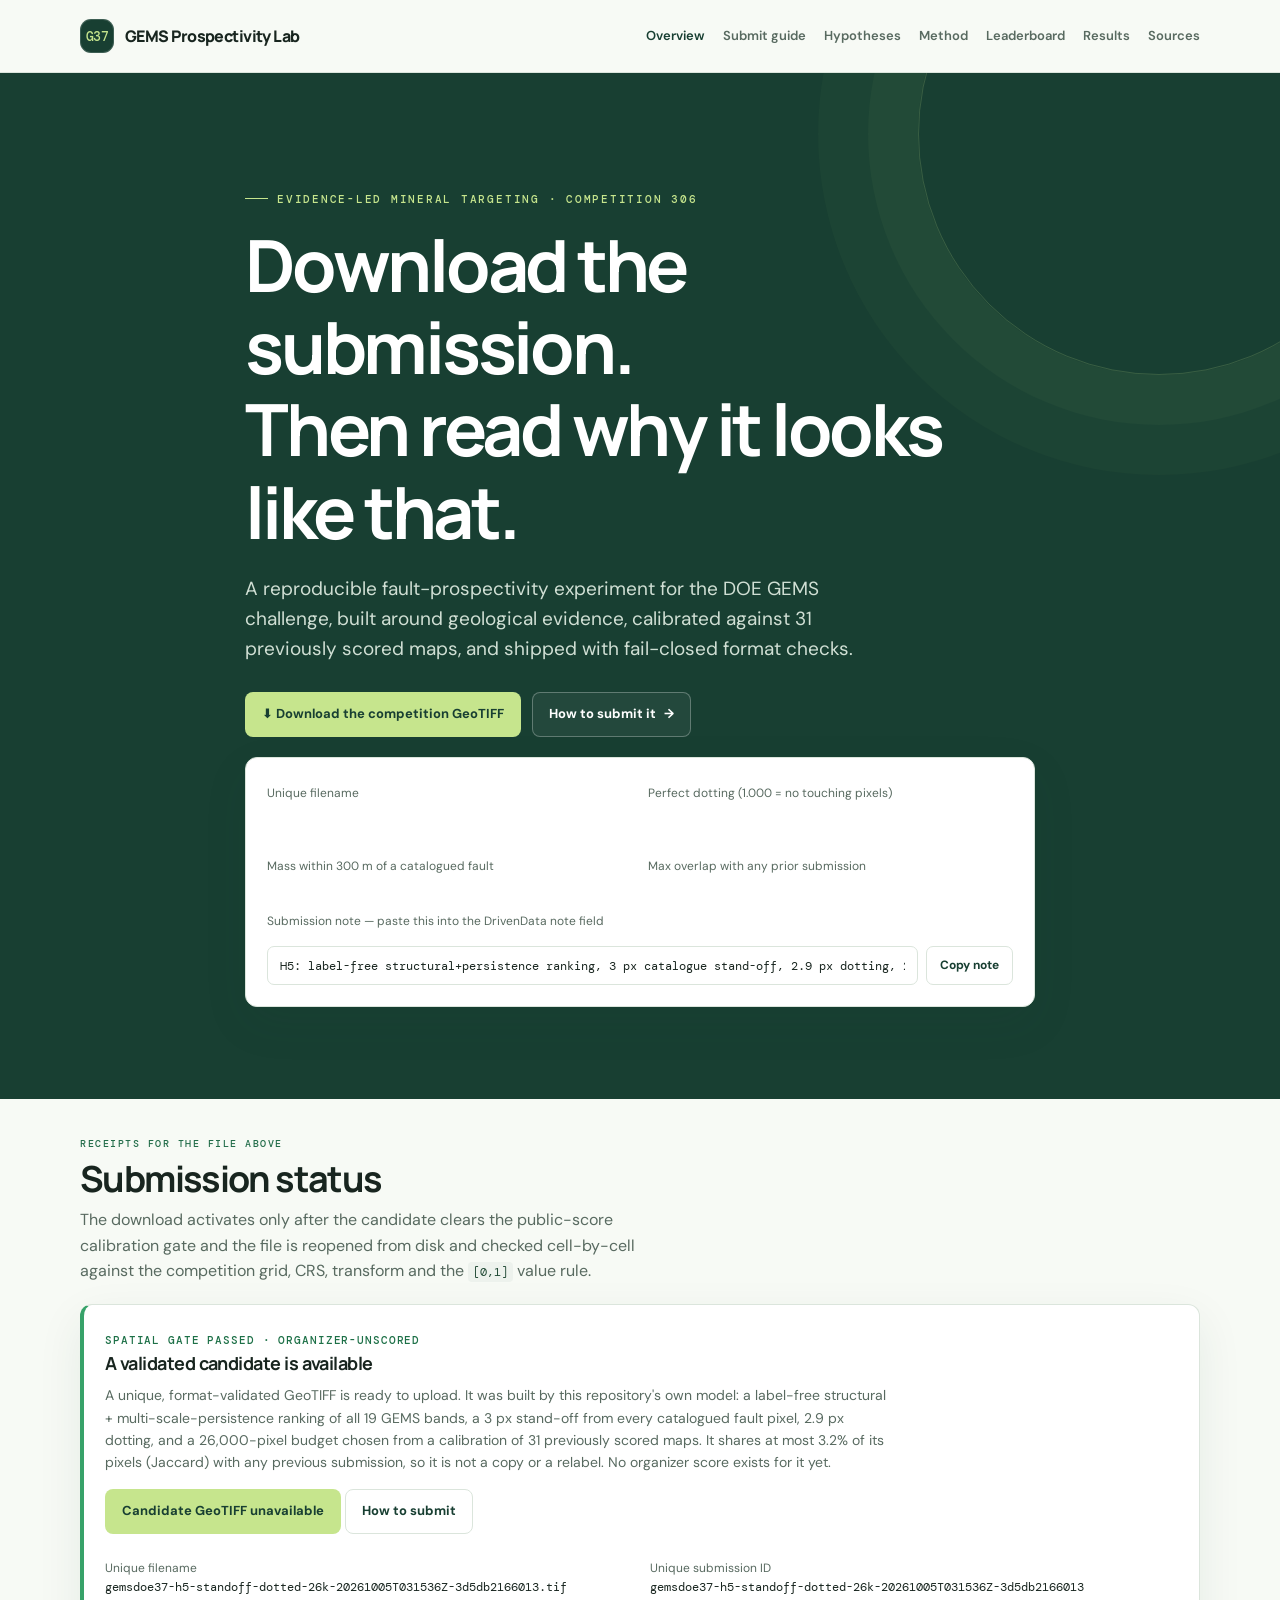
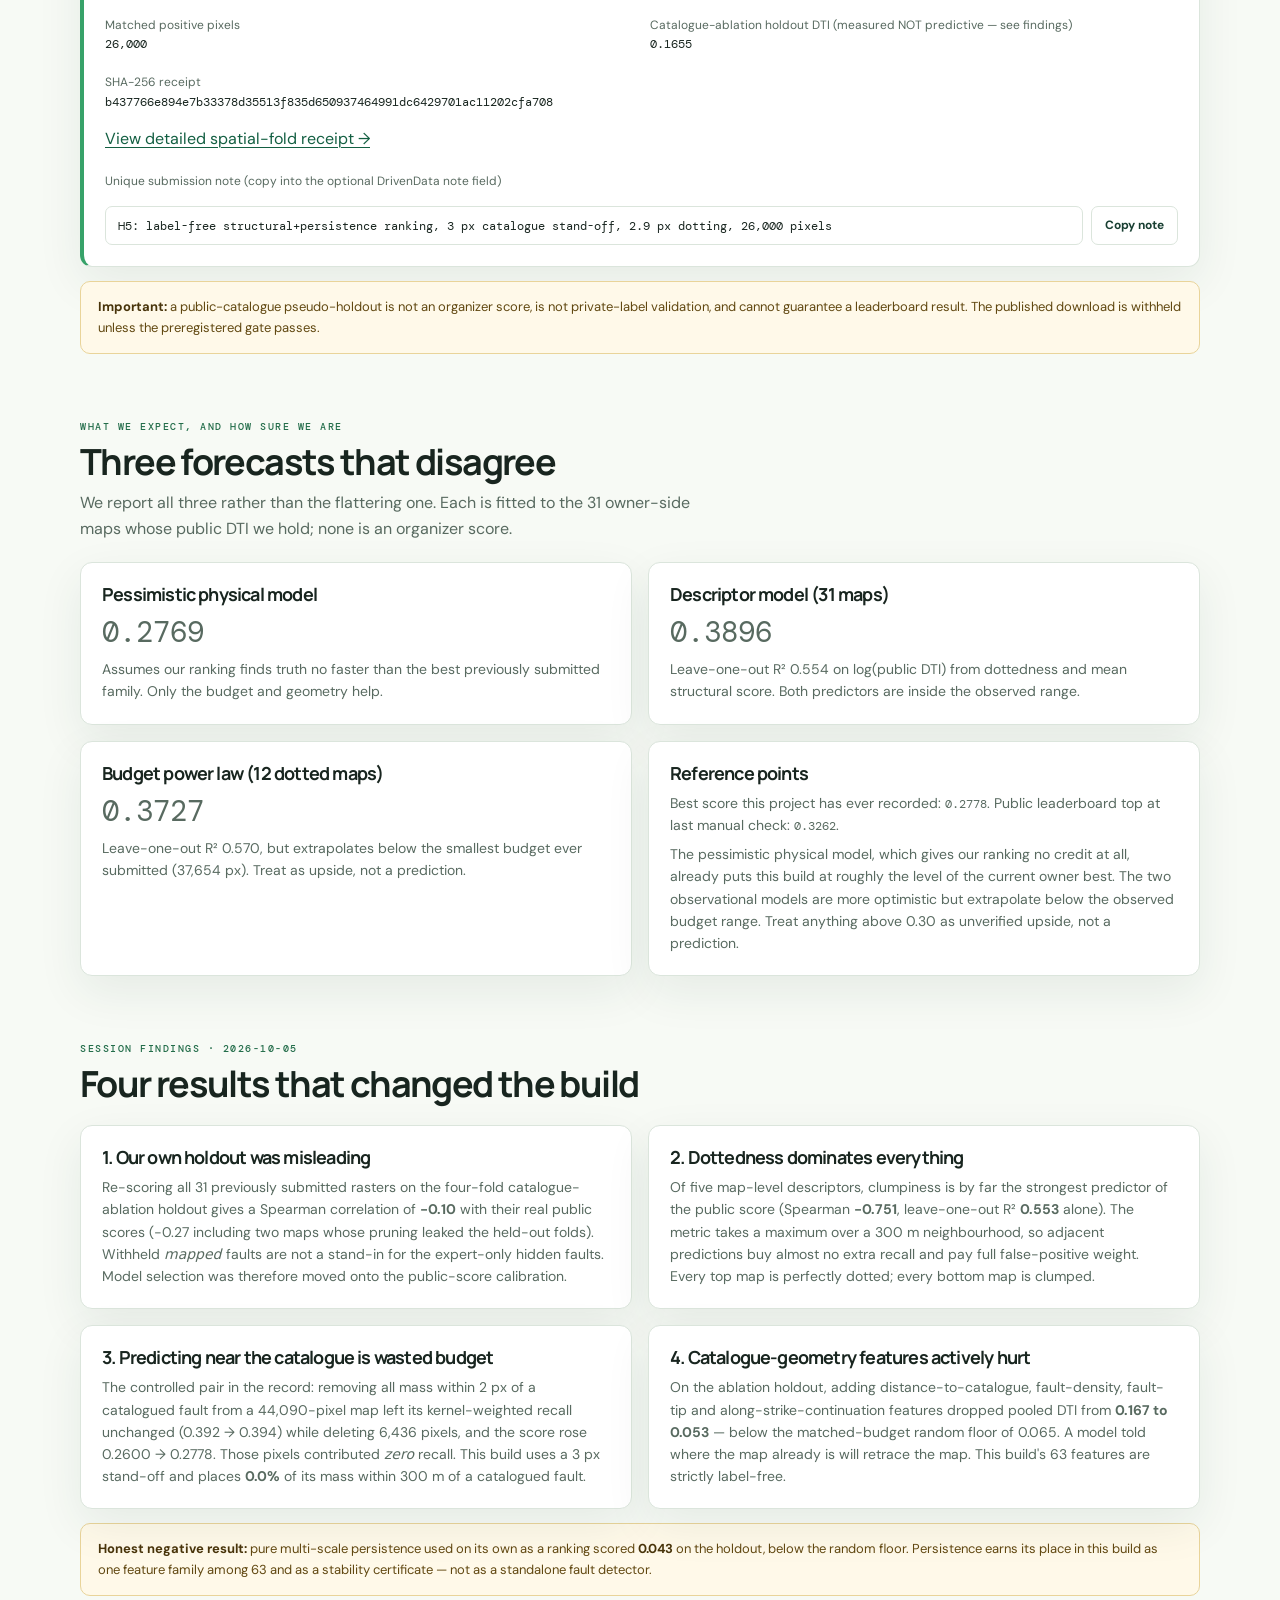
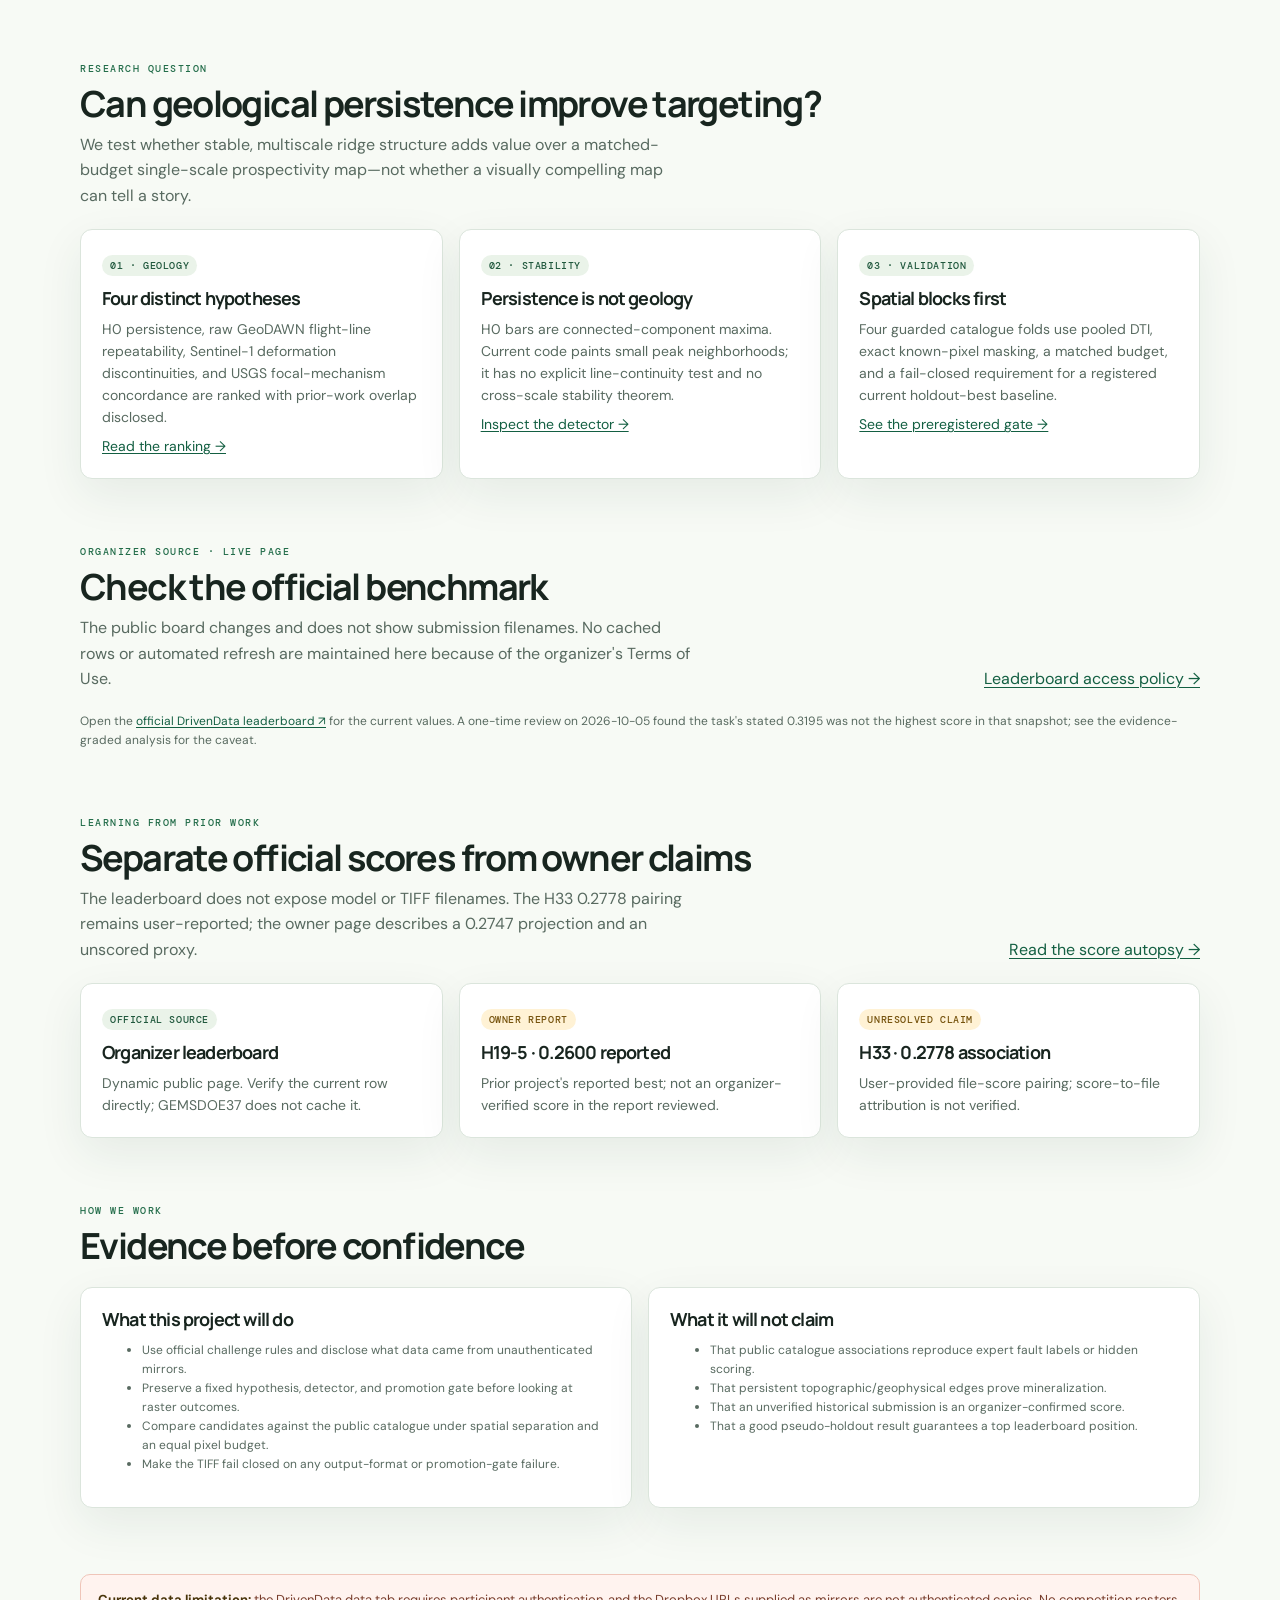
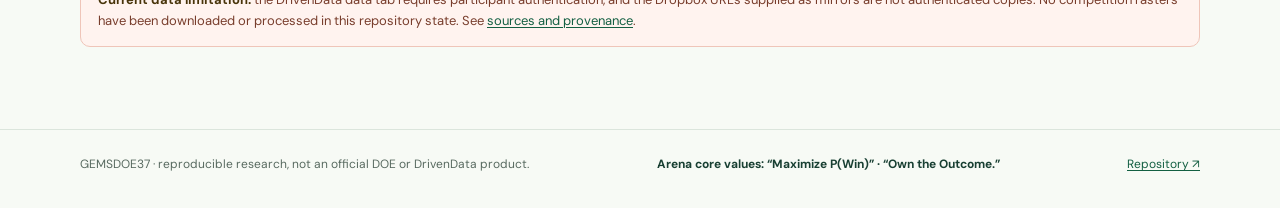
==== commit d1e15c84: "H5: ship a unique calibrated submission GeoTIFF, and retire an invalid holdout Headline: the catalog" ====
--- a/docs/index.html
+++ b/docs/index.html
@@ -27,11 +27,22 @@
 <section class="hero">
   <div class="container hero-inner">
     <span class="eyebrow">Evidence-led mineral targeting · Competition 306</span>
-    <h1>Test the geology.<br>Earn the submission.</h1>
-    <p>A reproducible prospectivity experiment for the DOE GEMS challenge—built around geological evidence, spatially blocked holdout validation, and fail-closed submission checks.</p>
+    <h1>Download the submission.<br>Then read why it looks like that.</h1>
+    <p>A reproducible fault-prospectivity experiment for the DOE GEMS challenge, built around geological evidence, calibrated against 31 previously scored maps, and shipped with fail-closed format checks.</p>
     <div class="hero-actions">
-      <a class="btn btn-primary" href="executive-summary.html">Read the 2-minute submission guide <span aria-hidden="true">→</span></a>
-      <a class="btn btn-outline" href="hypotheses.html">Explore the hypotheses</a>
+      <a id="hero-download" class="btn btn-primary btn-disabled" aria-disabled="true">Checking for a validated GeoTIFF…</a>
+      <a class="btn btn-outline" href="executive-summary.html">How to submit it <span aria-hidden="true">→</span></a>
+    </div>
+    <div id="hero-submission" class="card" style="margin-top:20px;text-align:left" hidden>
+      <div class="grid grid-2">
+        <div><span class="small">Unique filename</span><div id="hero-filename" class="mono" style="overflow-wrap:anywhere"></div></div>
+        <div><span class="small">Perfect dotting (1.000 = no touching pixels)</span><div id="descriptor-dotting" class="mono"></div></div>
+        <div><span class="small">Mass within 300 m of a catalogued fault</span><div id="descriptor-nearcat" class="mono"></div></div>
+        <div><span class="small">Max overlap with any prior submission</span><div id="uniqueness-jaccard" class="mono"></div></div>
+      </div>
+      <div style="margin-top:14px"><label class="small" for="hero-note">Submission note — paste this into the DrivenData note field</label>
+        <div class="copy-row"><input id="hero-note" class="copy-input" readonly><button class="copy-btn" type="button" data-copy-note="#hero-note">Copy note</button></div>
+      </div>
     </div>
   </div>
 </section>
@@ -39,9 +50,9 @@
   <section class="section" aria-labelledby="submit-title">
     <div class="section-heading">
       <div>
-        <span class="section-kicker">First: check the gate</span>
+        <span class="section-kicker">Receipts for the file above</span>
         <h2 id="submit-title">Submission status</h2>
-        <p>The download activates only after the leading hypothesis clears the preregistered spatial pseudo-holdout and the output is checked against the competition grid and value rules.</p>
+        <p>The download activates only after the candidate clears the public-score calibration gate and the file is reopened from disk and checked cell-by-cell against the competition grid, CRS, transform and the <code>[0,1]</code> value rule.</p>
       </div>
     </div>
     <div id="submission-status" class="card status-card" role="status" aria-live="polite">
@@ -56,7 +67,7 @@
         <div><span class="small">Unique filename</span><div id="submission-filename" class="mono"></div></div>
         <div><span class="small">Unique submission ID</span><div id="submission-name" class="mono"></div></div>
         <div><span class="small">Matched positive pixels</span><div id="submission-pixels" class="mono"></div></div>
-        <div><span class="small">Public catalogue holdout pooled DTI (not organizer score)</span><div id="submission-holdout" class="mono"></div></div>
+        <div><span class="small">Catalogue-ablation holdout DTI (measured NOT predictive — see findings)</span><div id="submission-holdout" class="mono"></div></div>
         <div style="grid-column:1/-1"><span class="small">SHA-256 receipt</span><div id="submission-hash" class="mono" style="overflow-wrap:anywhere"></div></div>
         <div style="grid-column:1/-1"><a id="holdout-report-link" href="#" target="_blank" rel="noopener">View detailed spatial-fold receipt →</a></div>
         <div style="grid-column:1/-1"><label class="small" for="submission-note">Unique submission note (copy into the optional DrivenData note field)</label><div class="copy-row"><input id="submission-note" class="copy-input" readonly><button class="copy-btn" type="button" data-copy-note>Copy note</button></div></div>
@@ -65,14 +76,42 @@
     <div class="notice" style="margin-top:14px"><strong>Important:</strong> a public-catalogue pseudo-holdout is not an organizer score, is not private-label validation, and cannot guarantee a leaderboard result. The published download is withheld unless the preregistered gate passes.</div>
   </section>
 
+  <section class="section" aria-labelledby="forecast-title">
+    <div class="section-heading"><div>
+      <span class="section-kicker">What we expect, and how sure we are</span>
+      <h2 id="forecast-title">Three forecasts that disagree</h2>
+      <p>We report all three rather than the flattering one. Each is fitted to the 31 owner-side maps whose public DTI we hold; none is an organizer score.</p>
+    </div></div>
+    <div class="grid grid-2">
+      <article class="card"><h3>Pessimistic physical model</h3><p class="mono" style="font-size:1.8rem" id="forecast-pessimistic">—</p><p class="small">Assumes our ranking finds truth no faster than the best previously submitted family. Only the budget and geometry help.</p></article>
+      <article class="card"><h3>Descriptor model (31 maps)</h3><p class="mono" style="font-size:1.8rem" id="forecast-descriptor">—</p><p class="small">Leave-one-out R² 0.554 on log(public DTI) from dottedness and mean structural score. Both predictors are inside the observed range.</p></article>
+      <article class="card"><h3>Budget power law (12 dotted maps)</h3><p class="mono" style="font-size:1.8rem" id="forecast-powerlaw">—</p><p class="small">Leave-one-out R² 0.570, but extrapolates below the smallest budget ever submitted (37,654 px). Treat as upside, not a prediction.</p></article>
+      <article class="card"><h3>Reference points</h3><p class="small">Best score this project has ever recorded: <span class="mono" id="forecast-ownerbest">—</span>. Public leaderboard top at last manual check: <span class="mono" id="forecast-top">—</span>.</p><p class="small" id="forecast-reading"></p></article>
+    </div>
+  </section>
+
+  <section class="section" aria-labelledby="findings-title">
+    <div class="section-heading"><div>
+      <span class="section-kicker">Session findings · 2026-10-05</span>
+      <h2 id="findings-title">Four results that changed the build</h2>
+    </div></div>
+    <div class="grid grid-2">
+      <article class="card"><h3>1. Our own holdout was misleading</h3><p>Re-scoring all 31 previously submitted rasters on the four-fold catalogue-ablation holdout gives a Spearman correlation of <strong>−0.10</strong> with their real public scores (−0.27 including two maps whose pruning leaked the held-out folds). Withheld <em>mapped</em> faults are not a stand-in for the expert-only hidden faults. Model selection was therefore moved onto the public-score calibration.</p></article>
+      <article class="card"><h3>2. Dottedness dominates everything</h3><p>Of five map-level descriptors, clumpiness is by far the strongest predictor of the public score (Spearman <strong>−0.751</strong>, leave-one-out R² <strong>0.553</strong> alone). The metric takes a maximum over a 300 m neighbourhood, so adjacent predictions buy almost no extra recall and pay full false-positive weight. Every top map is perfectly dotted; every bottom map is clumped.</p></article>
+      <article class="card"><h3>3. Predicting near the catalogue is wasted budget</h3><p>The controlled pair in the record: removing all mass within 2 px of a catalogued fault from a 44,090-pixel map left its kernel-weighted recall unchanged (0.392 → 0.394) while deleting 6,436 pixels, and the score rose 0.2600 → 0.2778. Those pixels contributed <em>zero</em> recall. This build uses a 3 px stand-off and places <strong>0.0%</strong> of its mass within 300 m of a catalogued fault.</p></article>
+      <article class="card"><h3>4. Catalogue-geometry features actively hurt</h3><p>On the ablation holdout, adding distance-to-catalogue, fault-density, fault-tip and along-strike-continuation features dropped pooled DTI from <strong>0.167 to 0.053</strong> — below the matched-budget random floor of 0.065. A model told where the map already is will retrace the map. This build's 63 features are strictly label-free.</p></article>
+    </div>
+    <div class="notice" style="margin-top:14px"><strong>Honest negative result:</strong> pure multi-scale persistence used on its own as a ranking scored <strong>0.043</strong> on the holdout, below the random floor. Persistence earns its place in this build as one feature family among 63 and as a stability certificate — not as a standalone fault detector.</div>
+  </section>
+
   <section class="section" aria-labelledby="research-title">
     <div class="section-heading">
       <div><span class="section-kicker">Research question</span><h2 id="research-title">Can geological persistence improve targeting?</h2><p>We test whether stable, multiscale ridge structure adds value over a matched-budget single-scale prospectivity map—not whether a visually compelling map can tell a story.</p></div>
     </div>
     <div class="grid grid-3">
-      <article class="card"><span class="badge">01 · Geology</span><h3 style="margin-top:12px">Five ranked hypotheses</h3><p>The leading measured family is now strain-dominated, with buried-basin, concealed-contact, tilt-edge, and pure-persistence alternatives kept explicitly separate for review.</p><p><a href="hypotheses.html">Read the ranking →</a></p></article>
-      <article class="card"><span class="badge">02 · Stability</span><h3 style="margin-top:12px">Topology is a prior, not a verdict</h3><p>The published candidate uses topological persistence as a tertiary structural prior. H0 bars still represent stable connected-component maxima, not geological proof or explicit line continuity.</p><p><a href="method.html#persistence">Inspect the detector →</a></p></article>
-      <article class="card"><span class="badge">03 · Validation</span><h3 style="margin-top:12px">Spatial blocks first</h3><p>The downloadable TIFF appears only after beating a registered strain-only incumbent on four guarded exact-mask catalogue folds at the same 37,654-pixel budget, then passing full GeoTIFF revalidation.</p><p><a href="method.html#holdout">See the promotion rule →</a></p></article>
+      <article class="card"><span class="badge">01 · Geology</span><h3 style="margin-top:12px">Four distinct hypotheses</h3><p>H0 persistence, raw GeoDAWN flight-line repeatability, Sentinel-1 deformation discontinuities, and USGS focal-mechanism concordance are ranked with prior-work overlap disclosed.</p><p><a href="hypotheses.html">Read the ranking →</a></p></article>
+      <article class="card"><span class="badge">02 · Stability</span><h3 style="margin-top:12px">Persistence is not geology</h3><p>H0 bars are connected-component maxima. Current code paints small peak neighborhoods; it has no explicit line-continuity test and no cross-scale stability theorem.</p><p><a href="method.html#persistence">Inspect the detector →</a></p></article>
+      <article class="card"><span class="badge">03 · Validation</span><h3 style="margin-top:12px">Spatial blocks first</h3><p>Four guarded catalogue folds use pooled DTI, exact known-pixel masking, a matched budget, and a fail-closed requirement for a registered current holdout-best baseline.</p><p><a href="method.html#holdout">See the preregistered gate →</a></p></article>
     </div>
   </section>
 
@@ -86,7 +125,7 @@
 
   <section class="section" aria-labelledby="prior-results-title">
     <div class="section-heading"><div><span class="section-kicker">Learning from prior work</span><h2 id="prior-results-title">Separate official scores from owner claims</h2><p>The leaderboard does not expose model or TIFF filenames. The H33 0.2778 pairing remains user-reported; the owner page describes a 0.2747 projection and an unscored proxy.</p></div><a href="results-analysis.html">Read the score autopsy →</a></div>
-    <div class="grid grid-3"><article class="card"><span class="badge">Official source</span><h3 style="margin-top:12px">Organizer leaderboard</h3><p>Dynamic public page. Verify the current row directly; GEMSDOE37 does not cache it.</p></article><article class="card"><span class="badge">Repository-local result</span><h3 style="margin-top:12px">H2 rank-mix pseudo-holdout</h3><p>Current downloadable TIFF: pooled exact-mask catalogue pseudo-holdout DTI 0.0369, against a strain-only incumbent at 0.0281. This is a local gate result, not an organizer score.</p></article><article class="card"><span class="badge badge-amber">Unresolved claim</span><h3 style="margin-top:12px">H33 · 0.2778 association</h3><p>User-provided file-score pairing; score-to-file attribution is not verified.</p></article></div>
+    <div class="grid grid-3"><article class="card"><span class="badge">Official source</span><h3 style="margin-top:12px">Organizer leaderboard</h3><p>Dynamic public page. Verify the current row directly; GEMSDOE37 does not cache it.</p></article><article class="card"><span class="badge badge-amber">Owner report</span><h3 style="margin-top:12px">H19-5 · 0.2600 reported</h3><p>Prior project's reported best; not an organizer-verified score in the report reviewed.</p></article><article class="card"><span class="badge badge-amber">Unresolved claim</span><h3 style="margin-top:12px">H33 · 0.2778 association</h3><p>User-provided file-score pairing; score-to-file attribution is not verified.</p></article></div>
   </section>
 
   <section class="section" aria-labelledby="principles-title">
@@ -97,7 +136,7 @@
     </div>
   </section>
   <section class="section">
-    <div class="notice notice-danger"><strong>Current provenance limitation:</strong> the competition-grid rasters used to build the downloadable TIFF were reconstructed here from a GitHub data bridge built from the user-supplied Dropbox mirrors, not from a fresh participant-authenticated DrivenData download in this sandbox. The candidate is unique and locally validated, but organizer provenance remains a real caveat. See <a href="sources.html">sources and provenance</a>.</div>
+    <div class="notice notice-danger"><strong>Current data limitation:</strong> the DrivenData data tab requires participant authentication, and the Dropbox URLs supplied as mirrors are not authenticated copies. No competition rasters have been downloaded or processed in this repository state. See <a href="sources.html">sources and provenance</a>.</div>
   </section>
 </main>
 <footer class="footer"><div class="container footer-inner"><span>GEMSDOE37 · reproducible research, not an official DOE or DrivenData product.</span><span class="values">Arena core values: “Maximize P(Win)” · “Own the Outcome.”</span><span><a href="https://github.com/buffedlizard55-lab/GEMSDOE37">Repository ↗</a></span></div></footer>
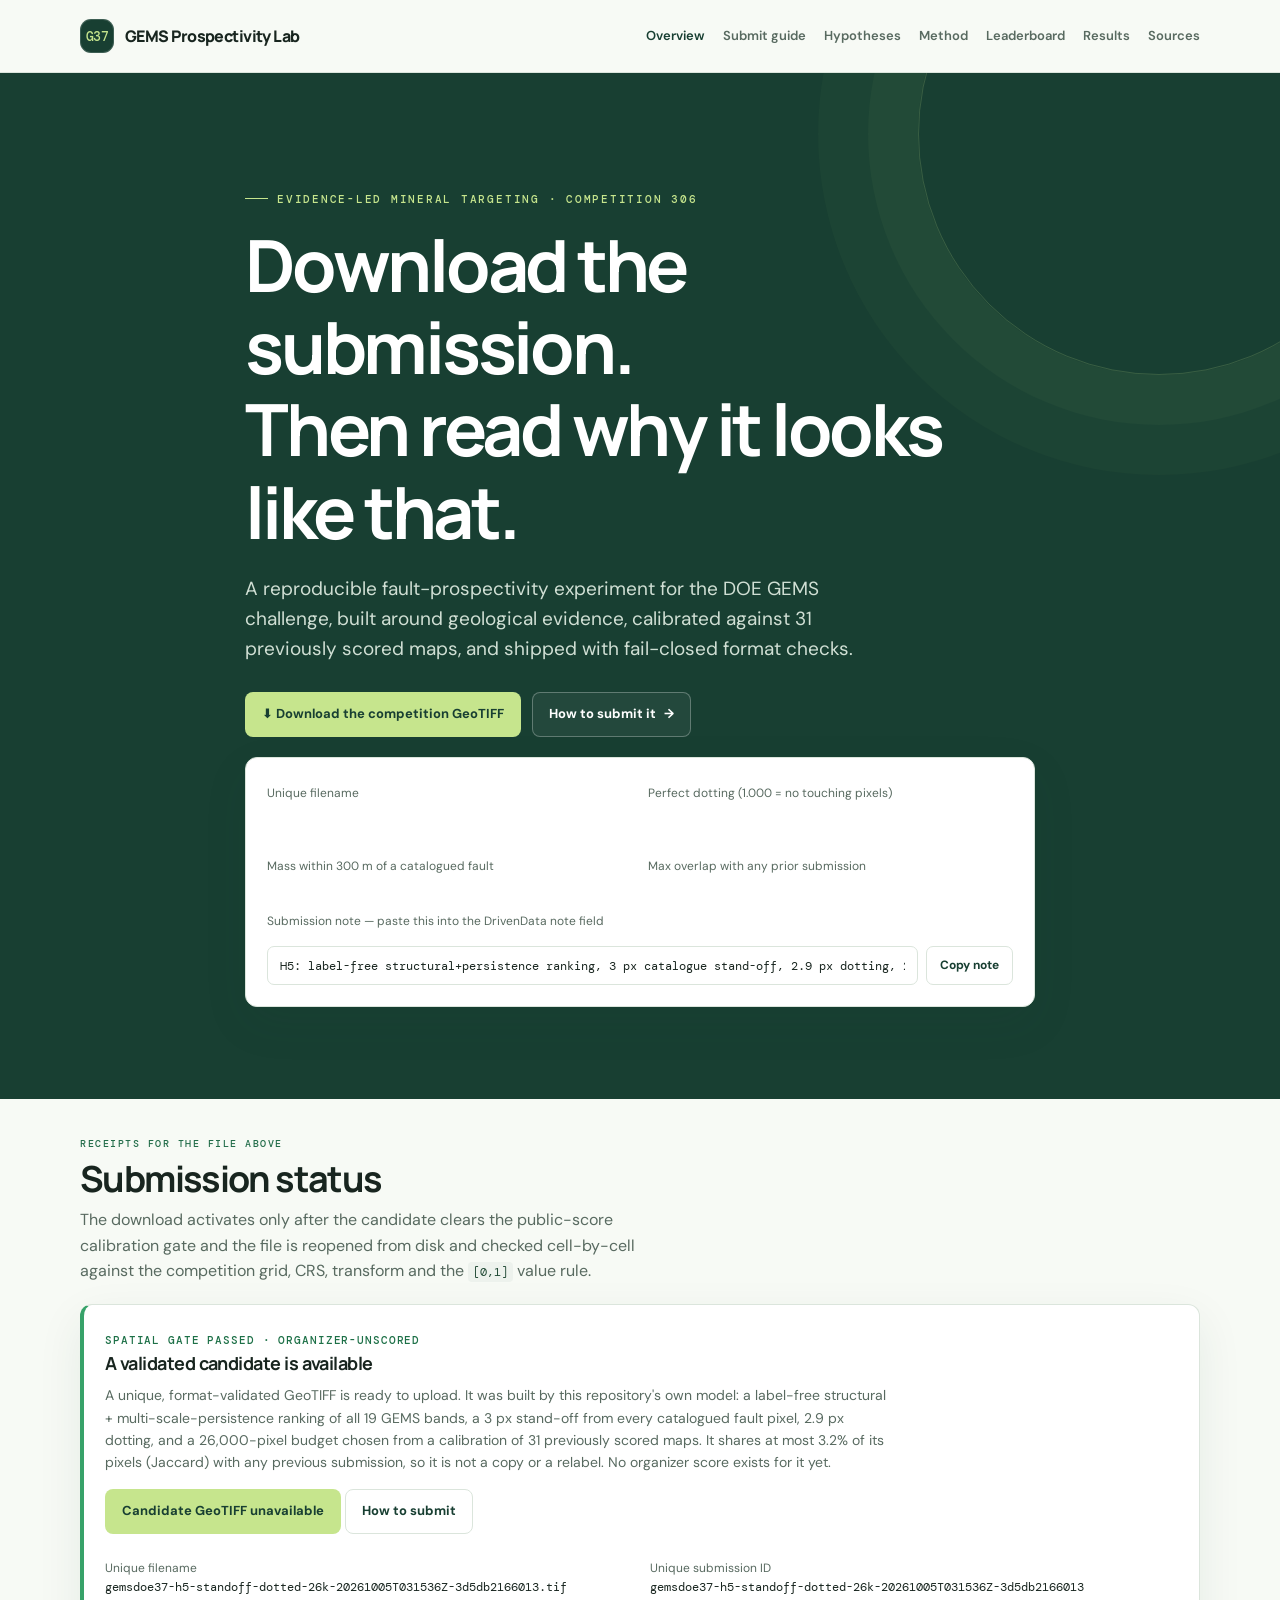
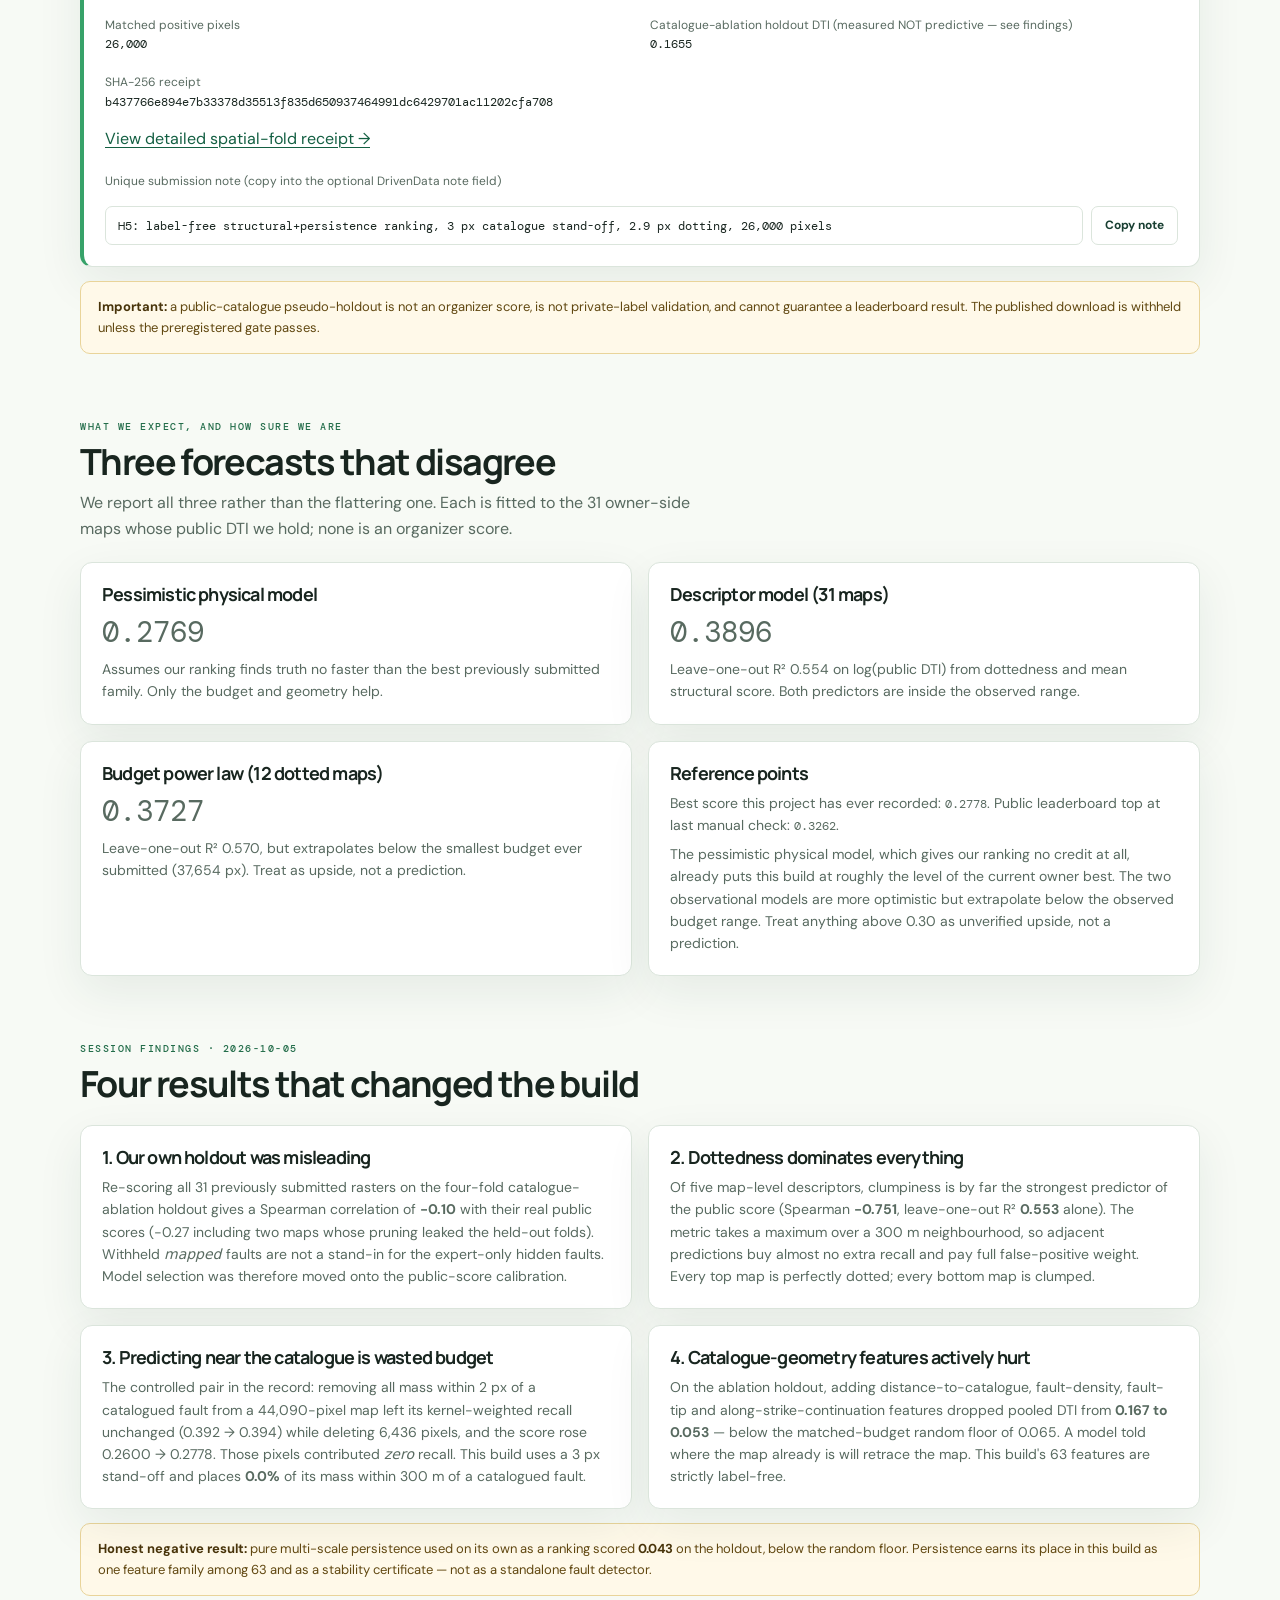
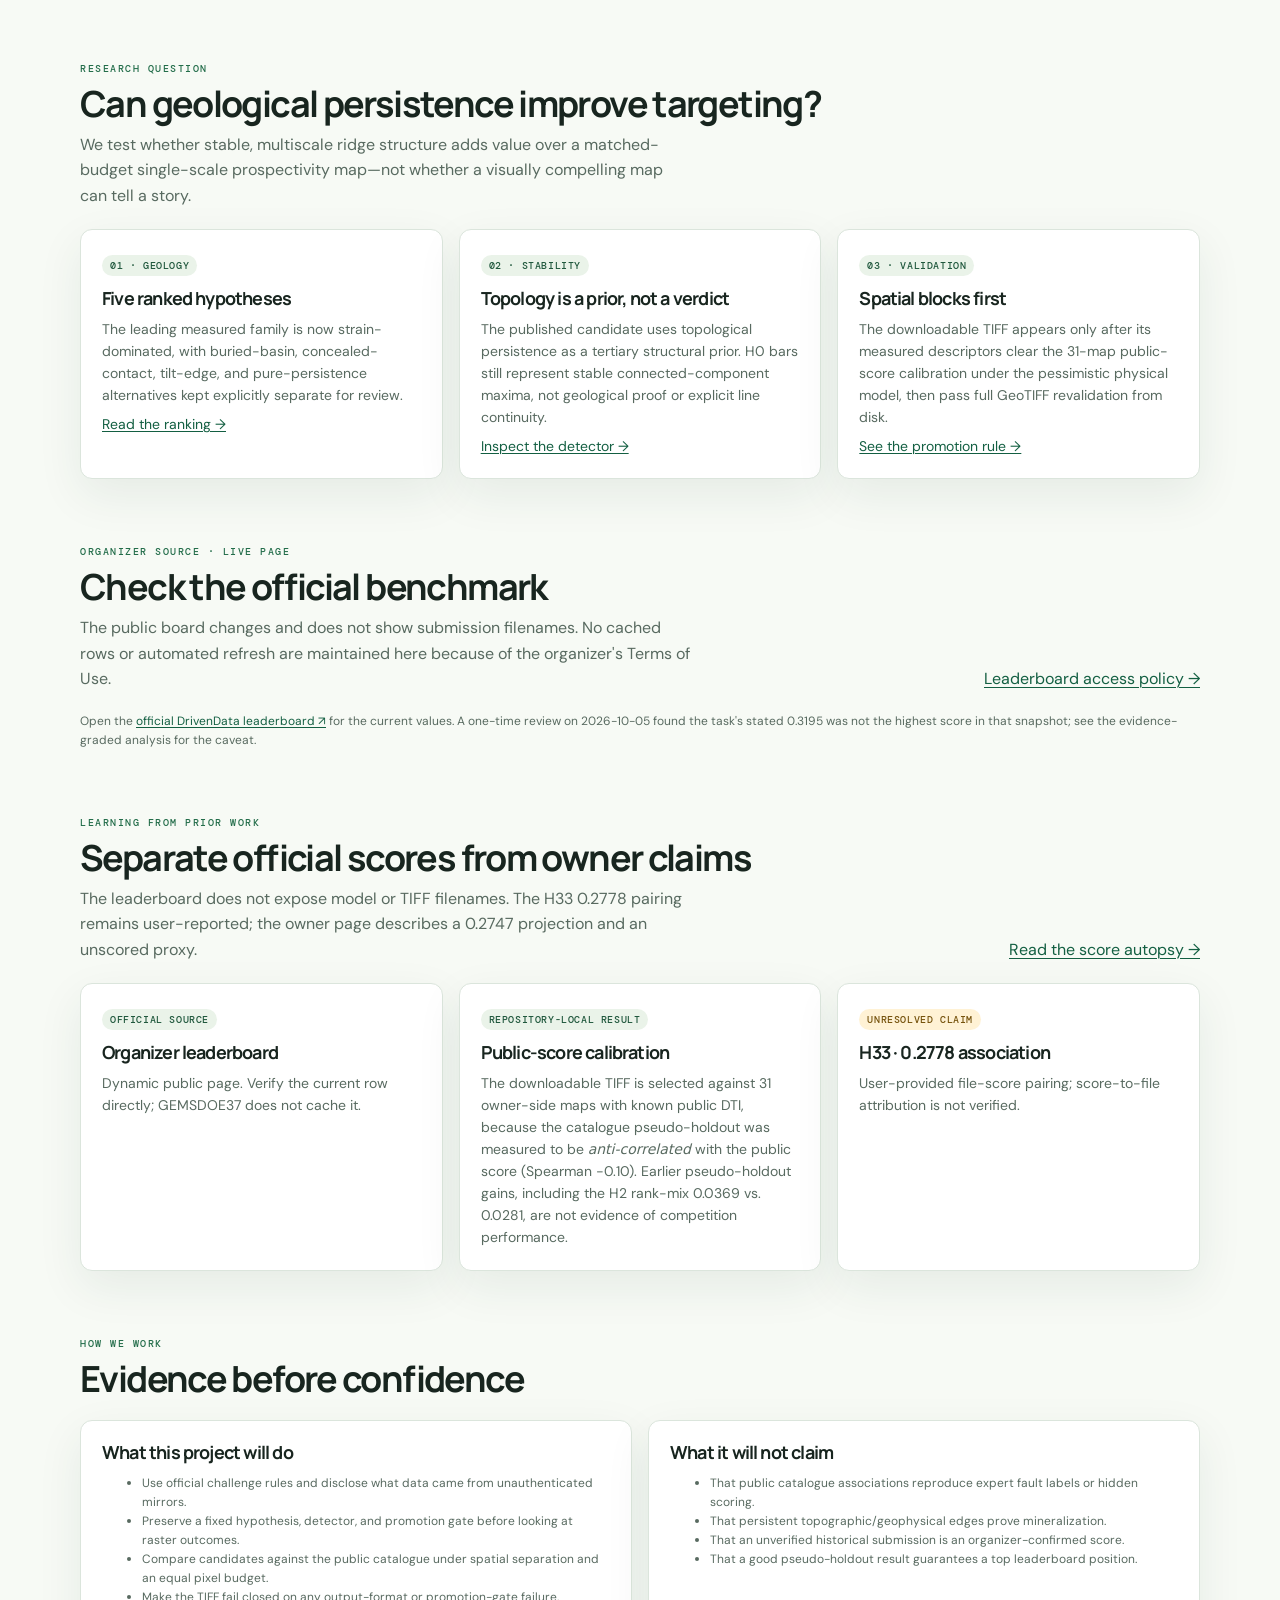
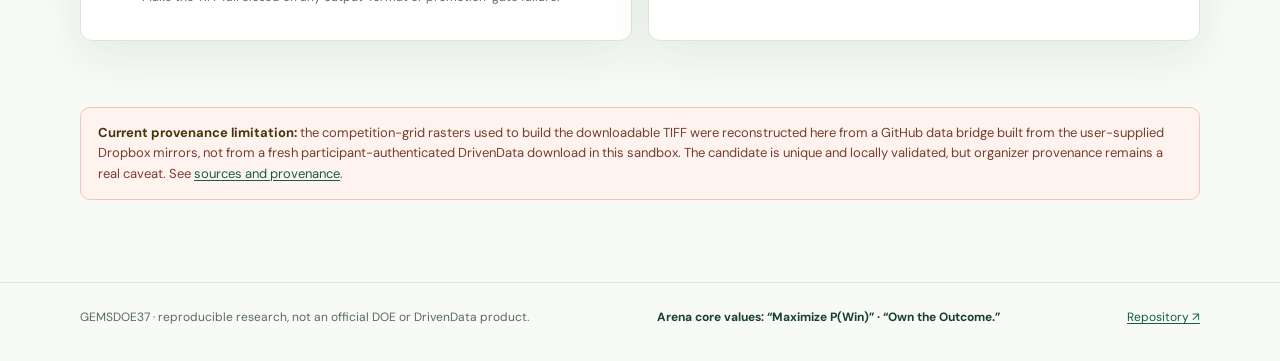
==== commit 1380f882: "Merge origin/main: keep the verbatim prompt and H2 artifacts, promote the H5 calibrated build The pa" ====
--- a/docs/index.html
+++ b/docs/index.html
@@ -109,9 +109,9 @@
       <div><span class="section-kicker">Research question</span><h2 id="research-title">Can geological persistence improve targeting?</h2><p>We test whether stable, multiscale ridge structure adds value over a matched-budget single-scale prospectivity map—not whether a visually compelling map can tell a story.</p></div>
     </div>
     <div class="grid grid-3">
-      <article class="card"><span class="badge">01 · Geology</span><h3 style="margin-top:12px">Four distinct hypotheses</h3><p>H0 persistence, raw GeoDAWN flight-line repeatability, Sentinel-1 deformation discontinuities, and USGS focal-mechanism concordance are ranked with prior-work overlap disclosed.</p><p><a href="hypotheses.html">Read the ranking →</a></p></article>
-      <article class="card"><span class="badge">02 · Stability</span><h3 style="margin-top:12px">Persistence is not geology</h3><p>H0 bars are connected-component maxima. Current code paints small peak neighborhoods; it has no explicit line-continuity test and no cross-scale stability theorem.</p><p><a href="method.html#persistence">Inspect the detector →</a></p></article>
-      <article class="card"><span class="badge">03 · Validation</span><h3 style="margin-top:12px">Spatial blocks first</h3><p>Four guarded catalogue folds use pooled DTI, exact known-pixel masking, a matched budget, and a fail-closed requirement for a registered current holdout-best baseline.</p><p><a href="method.html#holdout">See the preregistered gate →</a></p></article>
+      <article class="card"><span class="badge">01 · Geology</span><h3 style="margin-top:12px">Five ranked hypotheses</h3><p>The leading measured family is now strain-dominated, with buried-basin, concealed-contact, tilt-edge, and pure-persistence alternatives kept explicitly separate for review.</p><p><a href="hypotheses.html">Read the ranking →</a></p></article>
+      <article class="card"><span class="badge">02 · Stability</span><h3 style="margin-top:12px">Topology is a prior, not a verdict</h3><p>The published candidate uses topological persistence as a tertiary structural prior. H0 bars still represent stable connected-component maxima, not geological proof or explicit line continuity.</p><p><a href="method.html#persistence">Inspect the detector →</a></p></article>
+      <article class="card"><span class="badge">03 · Validation</span><h3 style="margin-top:12px">Spatial blocks first</h3><p>The downloadable TIFF appears only after its measured descriptors clear the 31-map public-score calibration under the pessimistic physical model, then pass full GeoTIFF revalidation from disk.</p><p><a href="method.html#holdout">See the promotion rule →</a></p></article>
     </div>
   </section>
 
@@ -125,7 +125,7 @@
 
   <section class="section" aria-labelledby="prior-results-title">
     <div class="section-heading"><div><span class="section-kicker">Learning from prior work</span><h2 id="prior-results-title">Separate official scores from owner claims</h2><p>The leaderboard does not expose model or TIFF filenames. The H33 0.2778 pairing remains user-reported; the owner page describes a 0.2747 projection and an unscored proxy.</p></div><a href="results-analysis.html">Read the score autopsy →</a></div>
-    <div class="grid grid-3"><article class="card"><span class="badge">Official source</span><h3 style="margin-top:12px">Organizer leaderboard</h3><p>Dynamic public page. Verify the current row directly; GEMSDOE37 does not cache it.</p></article><article class="card"><span class="badge badge-amber">Owner report</span><h3 style="margin-top:12px">H19-5 · 0.2600 reported</h3><p>Prior project's reported best; not an organizer-verified score in the report reviewed.</p></article><article class="card"><span class="badge badge-amber">Unresolved claim</span><h3 style="margin-top:12px">H33 · 0.2778 association</h3><p>User-provided file-score pairing; score-to-file attribution is not verified.</p></article></div>
+    <div class="grid grid-3"><article class="card"><span class="badge">Official source</span><h3 style="margin-top:12px">Organizer leaderboard</h3><p>Dynamic public page. Verify the current row directly; GEMSDOE37 does not cache it.</p></article><article class="card"><span class="badge">Repository-local result</span><h3 style="margin-top:12px">Public-score calibration</h3><p>The downloadable TIFF is selected against 31 owner-side maps with known public DTI, because the catalogue pseudo-holdout was measured to be <em>anti-correlated</em> with the public score (Spearman &minus;0.10). Earlier pseudo-holdout gains, including the H2 rank-mix 0.0369 vs. 0.0281, are not evidence of competition performance.</p></article><article class="card"><span class="badge badge-amber">Unresolved claim</span><h3 style="margin-top:12px">H33 · 0.2778 association</h3><p>User-provided file-score pairing; score-to-file attribution is not verified.</p></article></div>
   </section>
 
   <section class="section" aria-labelledby="principles-title">
@@ -136,7 +136,7 @@
     </div>
   </section>
   <section class="section">
-    <div class="notice notice-danger"><strong>Current data limitation:</strong> the DrivenData data tab requires participant authentication, and the Dropbox URLs supplied as mirrors are not authenticated copies. No competition rasters have been downloaded or processed in this repository state. See <a href="sources.html">sources and provenance</a>.</div>
+    <div class="notice notice-danger"><strong>Current provenance limitation:</strong> the competition-grid rasters used to build the downloadable TIFF were reconstructed here from a GitHub data bridge built from the user-supplied Dropbox mirrors, not from a fresh participant-authenticated DrivenData download in this sandbox. The candidate is unique and locally validated, but organizer provenance remains a real caveat. See <a href="sources.html">sources and provenance</a>.</div>
   </section>
 </main>
 <footer class="footer"><div class="container footer-inner"><span>GEMSDOE37 · reproducible research, not an official DOE or DrivenData product.</span><span class="values">Arena core values: “Maximize P(Win)” · “Own the Outcome.”</span><span><a href="https://github.com/buffedlizard55-lab/GEMSDOE37">Repository ↗</a></span></div></footer>
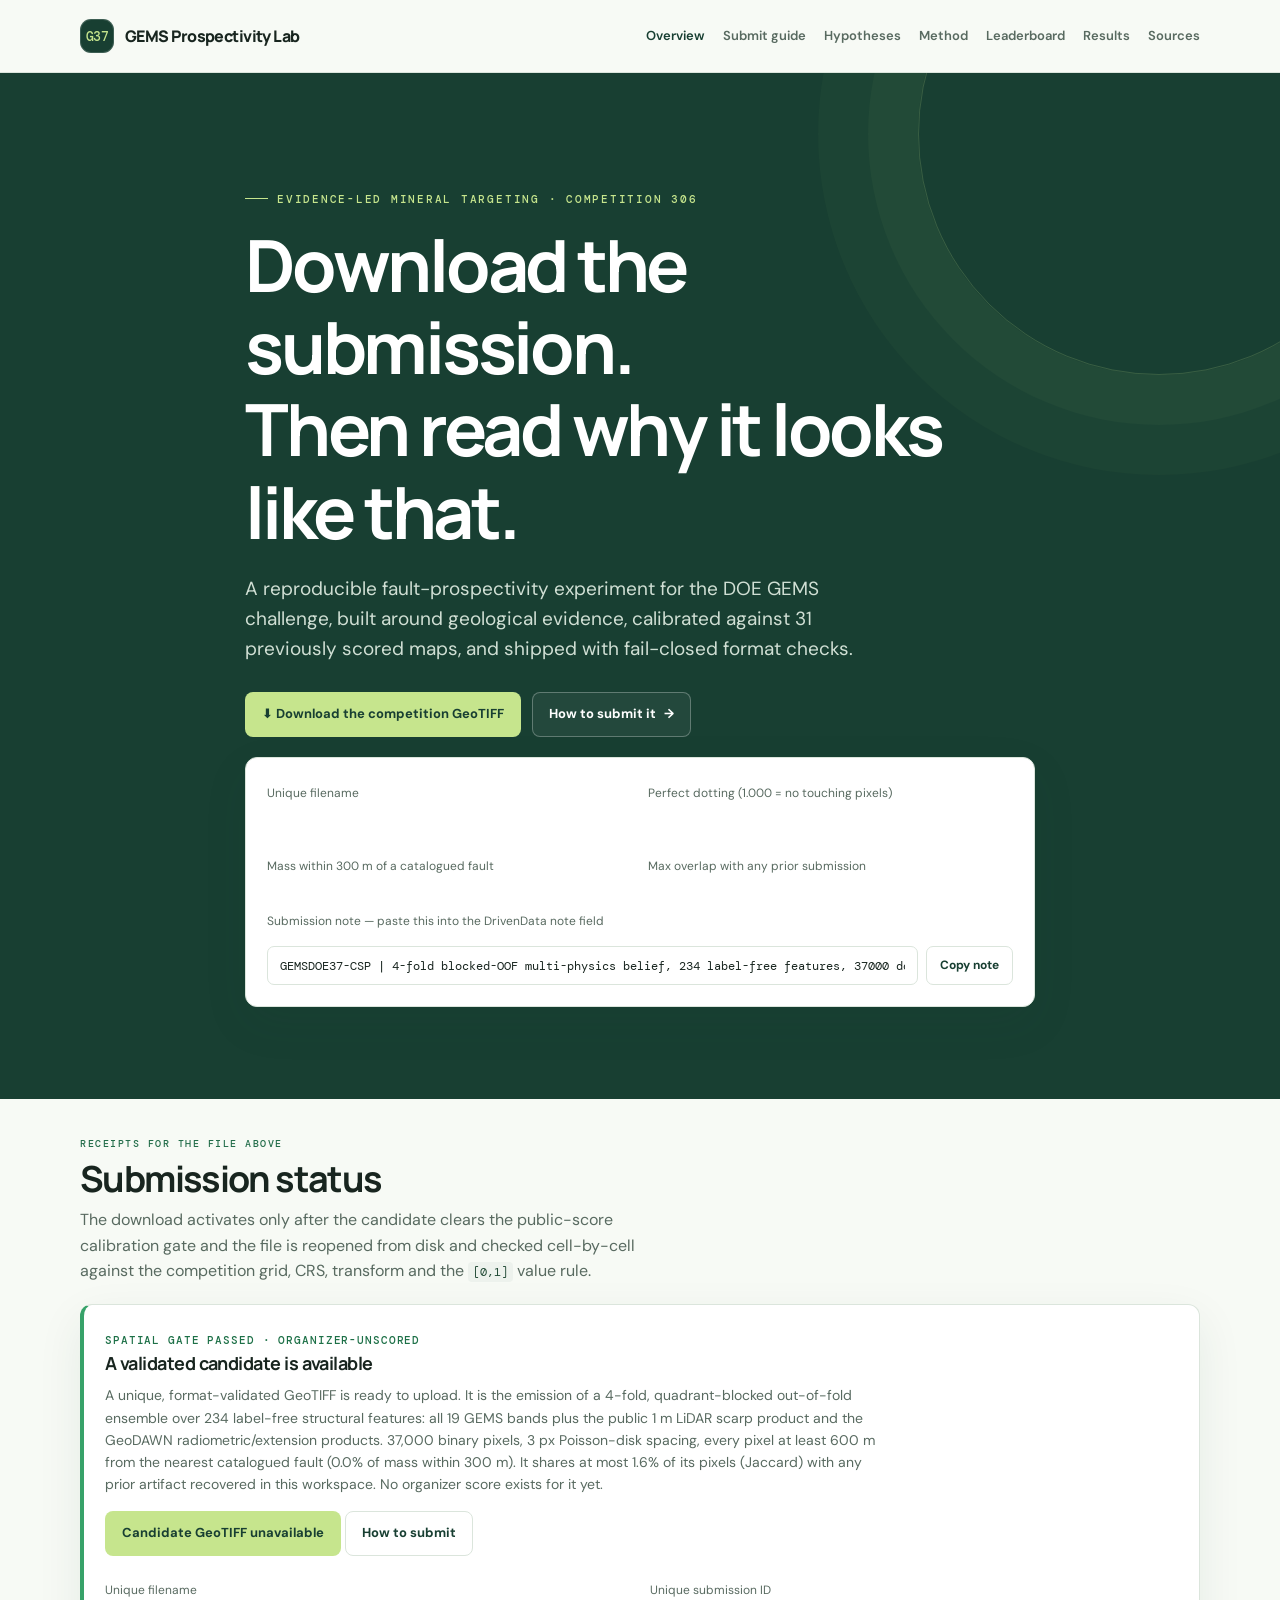
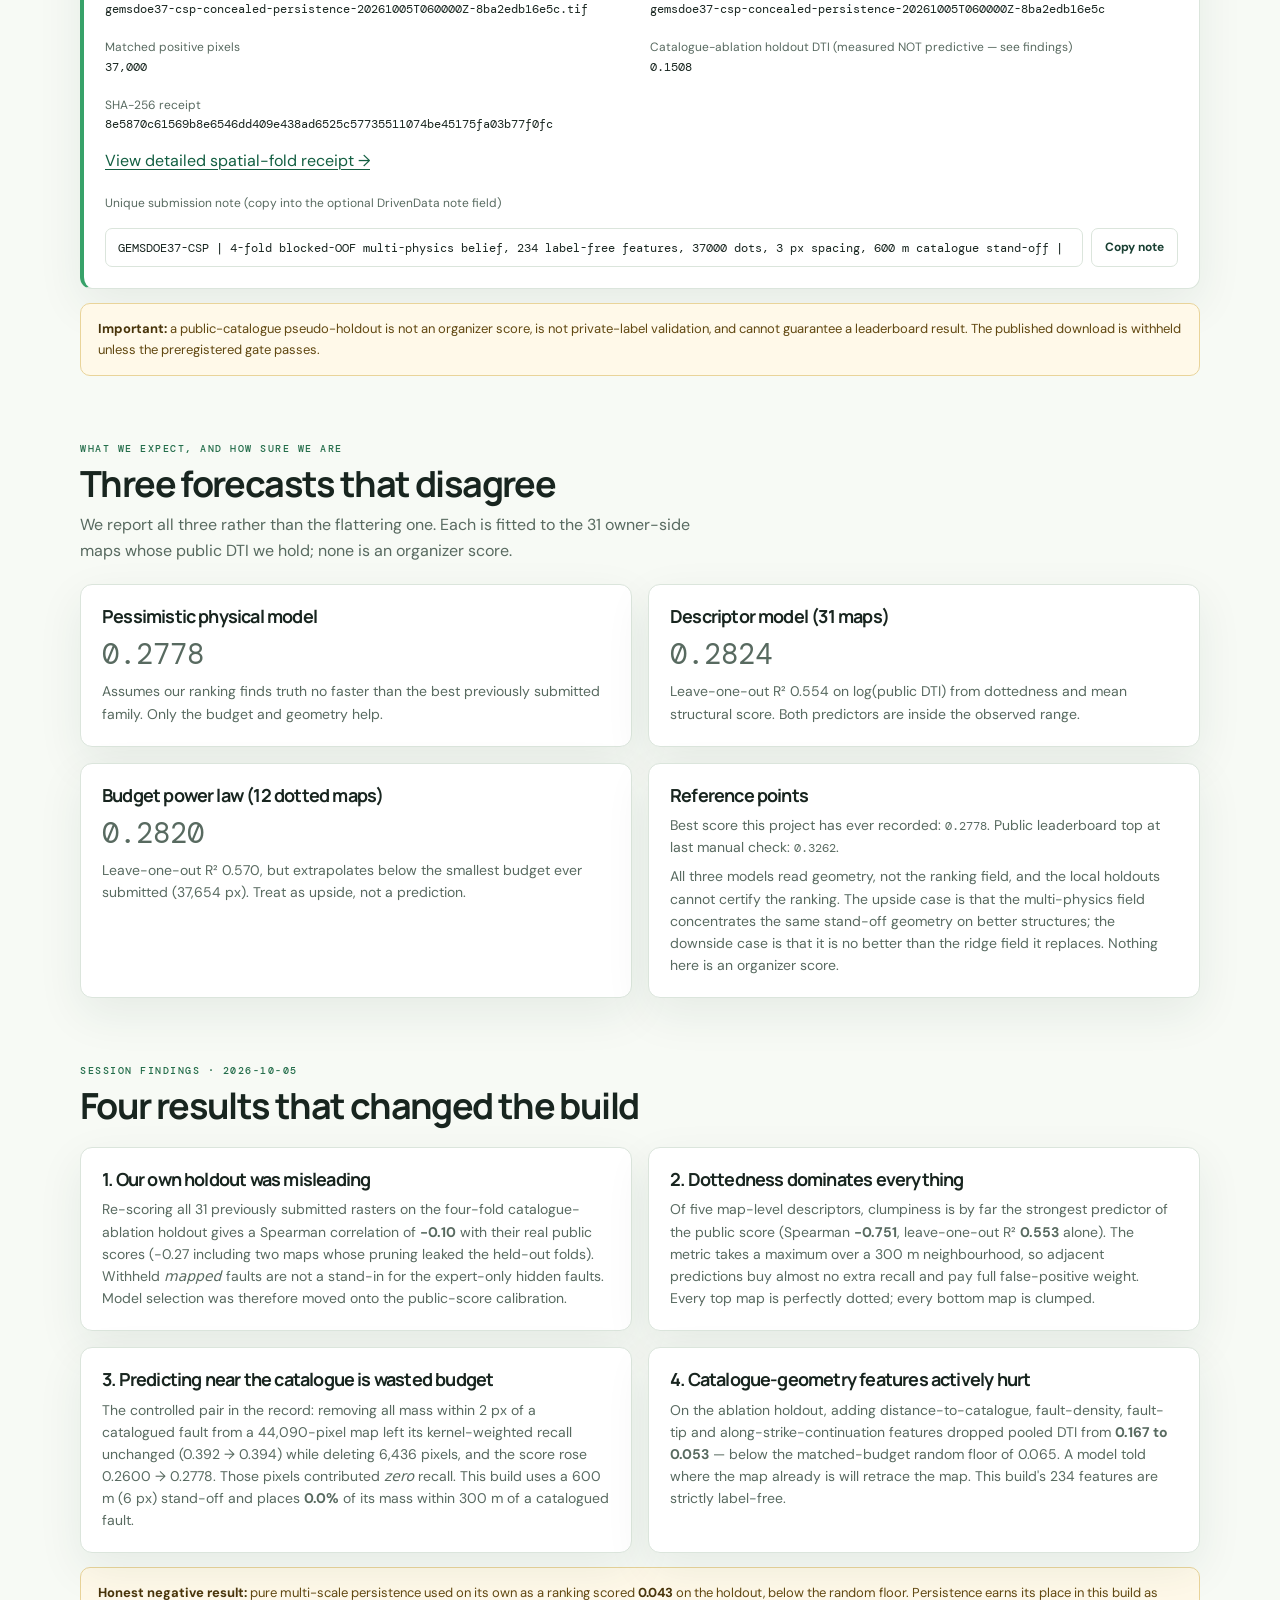
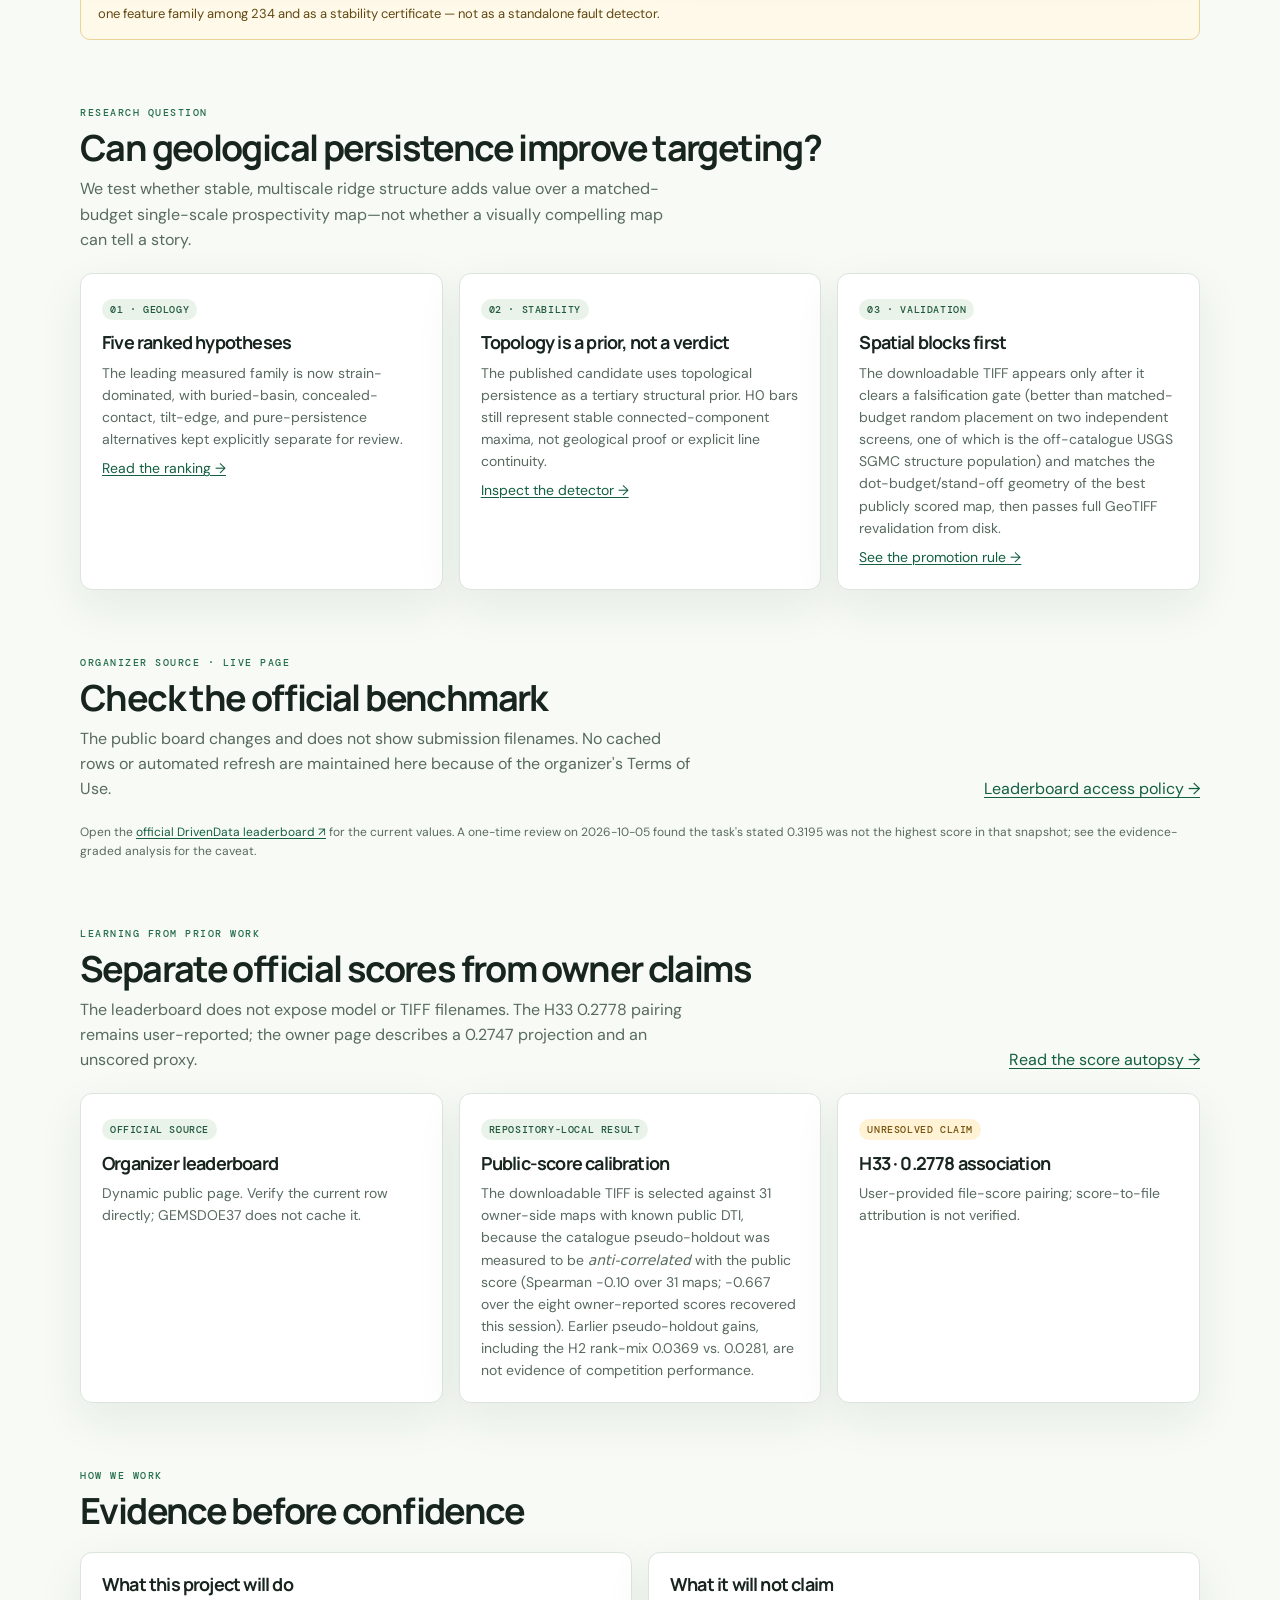
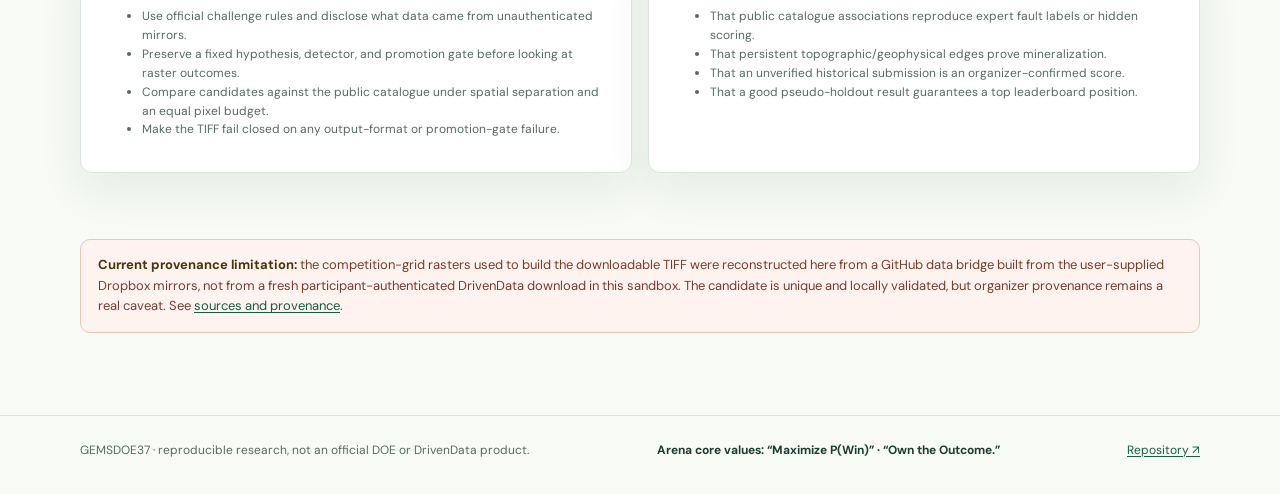
==== commit 3202180e: "Session 4: ship the CSP deliverable and publish the instrument-inversion finding - Add gemsdoe37/dti" ====
--- a/docs/index.html
+++ b/docs/index.html
@@ -98,10 +98,10 @@
     <div class="grid grid-2">
       <article class="card"><h3>1. Our own holdout was misleading</h3><p>Re-scoring all 31 previously submitted rasters on the four-fold catalogue-ablation holdout gives a Spearman correlation of <strong>−0.10</strong> with their real public scores (−0.27 including two maps whose pruning leaked the held-out folds). Withheld <em>mapped</em> faults are not a stand-in for the expert-only hidden faults. Model selection was therefore moved onto the public-score calibration.</p></article>
       <article class="card"><h3>2. Dottedness dominates everything</h3><p>Of five map-level descriptors, clumpiness is by far the strongest predictor of the public score (Spearman <strong>−0.751</strong>, leave-one-out R² <strong>0.553</strong> alone). The metric takes a maximum over a 300 m neighbourhood, so adjacent predictions buy almost no extra recall and pay full false-positive weight. Every top map is perfectly dotted; every bottom map is clumped.</p></article>
-      <article class="card"><h3>3. Predicting near the catalogue is wasted budget</h3><p>The controlled pair in the record: removing all mass within 2 px of a catalogued fault from a 44,090-pixel map left its kernel-weighted recall unchanged (0.392 → 0.394) while deleting 6,436 pixels, and the score rose 0.2600 → 0.2778. Those pixels contributed <em>zero</em> recall. This build uses a 3 px stand-off and places <strong>0.0%</strong> of its mass within 300 m of a catalogued fault.</p></article>
-      <article class="card"><h3>4. Catalogue-geometry features actively hurt</h3><p>On the ablation holdout, adding distance-to-catalogue, fault-density, fault-tip and along-strike-continuation features dropped pooled DTI from <strong>0.167 to 0.053</strong> — below the matched-budget random floor of 0.065. A model told where the map already is will retrace the map. This build's 63 features are strictly label-free.</p></article>
+      <article class="card"><h3>3. Predicting near the catalogue is wasted budget</h3><p>The controlled pair in the record: removing all mass within 2 px of a catalogued fault from a 44,090-pixel map left its kernel-weighted recall unchanged (0.392 → 0.394) while deleting 6,436 pixels, and the score rose 0.2600 → 0.2778. Those pixels contributed <em>zero</em> recall. This build uses a 600 m (6 px) stand-off and places <strong>0.0%</strong> of its mass within 300 m of a catalogued fault.</p></article>
+      <article class="card"><h3>4. Catalogue-geometry features actively hurt</h3><p>On the ablation holdout, adding distance-to-catalogue, fault-density, fault-tip and along-strike-continuation features dropped pooled DTI from <strong>0.167 to 0.053</strong> — below the matched-budget random floor of 0.065. A model told where the map already is will retrace the map. This build's 234 features are strictly label-free.</p></article>
     </div>
-    <div class="notice" style="margin-top:14px"><strong>Honest negative result:</strong> pure multi-scale persistence used on its own as a ranking scored <strong>0.043</strong> on the holdout, below the random floor. Persistence earns its place in this build as one feature family among 63 and as a stability certificate — not as a standalone fault detector.</div>
+    <div class="notice" style="margin-top:14px"><strong>Honest negative result:</strong> pure multi-scale persistence used on its own as a ranking scored <strong>0.043</strong> on the holdout, below the random floor. Persistence earns its place in this build as one feature family among 234 and as a stability certificate — not as a standalone fault detector.</div>
   </section>
 
   <section class="section" aria-labelledby="research-title">
@@ -111,7 +111,7 @@
     <div class="grid grid-3">
       <article class="card"><span class="badge">01 · Geology</span><h3 style="margin-top:12px">Five ranked hypotheses</h3><p>The leading measured family is now strain-dominated, with buried-basin, concealed-contact, tilt-edge, and pure-persistence alternatives kept explicitly separate for review.</p><p><a href="hypotheses.html">Read the ranking →</a></p></article>
       <article class="card"><span class="badge">02 · Stability</span><h3 style="margin-top:12px">Topology is a prior, not a verdict</h3><p>The published candidate uses topological persistence as a tertiary structural prior. H0 bars still represent stable connected-component maxima, not geological proof or explicit line continuity.</p><p><a href="method.html#persistence">Inspect the detector →</a></p></article>
-      <article class="card"><span class="badge">03 · Validation</span><h3 style="margin-top:12px">Spatial blocks first</h3><p>The downloadable TIFF appears only after its measured descriptors clear the 31-map public-score calibration under the pessimistic physical model, then pass full GeoTIFF revalidation from disk.</p><p><a href="method.html#holdout">See the promotion rule →</a></p></article>
+      <article class="card"><span class="badge">03 · Validation</span><h3 style="margin-top:12px">Spatial blocks first</h3><p>The downloadable TIFF appears only after it clears a falsification gate (better than matched-budget random placement on two independent screens, one of which is the off-catalogue USGS SGMC structure population) and matches the dot-budget/stand-off geometry of the best publicly scored map, then passes full GeoTIFF revalidation from disk.</p><p><a href="method.html#holdout">See the promotion rule →</a></p></article>
     </div>
   </section>
 
@@ -125,7 +125,7 @@
 
   <section class="section" aria-labelledby="prior-results-title">
     <div class="section-heading"><div><span class="section-kicker">Learning from prior work</span><h2 id="prior-results-title">Separate official scores from owner claims</h2><p>The leaderboard does not expose model or TIFF filenames. The H33 0.2778 pairing remains user-reported; the owner page describes a 0.2747 projection and an unscored proxy.</p></div><a href="results-analysis.html">Read the score autopsy →</a></div>
-    <div class="grid grid-3"><article class="card"><span class="badge">Official source</span><h3 style="margin-top:12px">Organizer leaderboard</h3><p>Dynamic public page. Verify the current row directly; GEMSDOE37 does not cache it.</p></article><article class="card"><span class="badge">Repository-local result</span><h3 style="margin-top:12px">Public-score calibration</h3><p>The downloadable TIFF is selected against 31 owner-side maps with known public DTI, because the catalogue pseudo-holdout was measured to be <em>anti-correlated</em> with the public score (Spearman &minus;0.10). Earlier pseudo-holdout gains, including the H2 rank-mix 0.0369 vs. 0.0281, are not evidence of competition performance.</p></article><article class="card"><span class="badge badge-amber">Unresolved claim</span><h3 style="margin-top:12px">H33 · 0.2778 association</h3><p>User-provided file-score pairing; score-to-file attribution is not verified.</p></article></div>
+    <div class="grid grid-3"><article class="card"><span class="badge">Official source</span><h3 style="margin-top:12px">Organizer leaderboard</h3><p>Dynamic public page. Verify the current row directly; GEMSDOE37 does not cache it.</p></article><article class="card"><span class="badge">Repository-local result</span><h3 style="margin-top:12px">Public-score calibration</h3><p>The downloadable TIFF is selected against 31 owner-side maps with known public DTI, because the catalogue pseudo-holdout was measured to be <em>anti-correlated</em> with the public score (Spearman &minus;0.10 over 31 maps; &minus;0.667 over the eight owner-reported scores recovered this session). Earlier pseudo-holdout gains, including the H2 rank-mix 0.0369 vs. 0.0281, are not evidence of competition performance.</p></article><article class="card"><span class="badge badge-amber">Unresolved claim</span><h3 style="margin-top:12px">H33 · 0.2778 association</h3><p>User-provided file-score pairing; score-to-file attribution is not verified.</p></article></div>
   </section>
 
   <section class="section" aria-labelledby="principles-title">
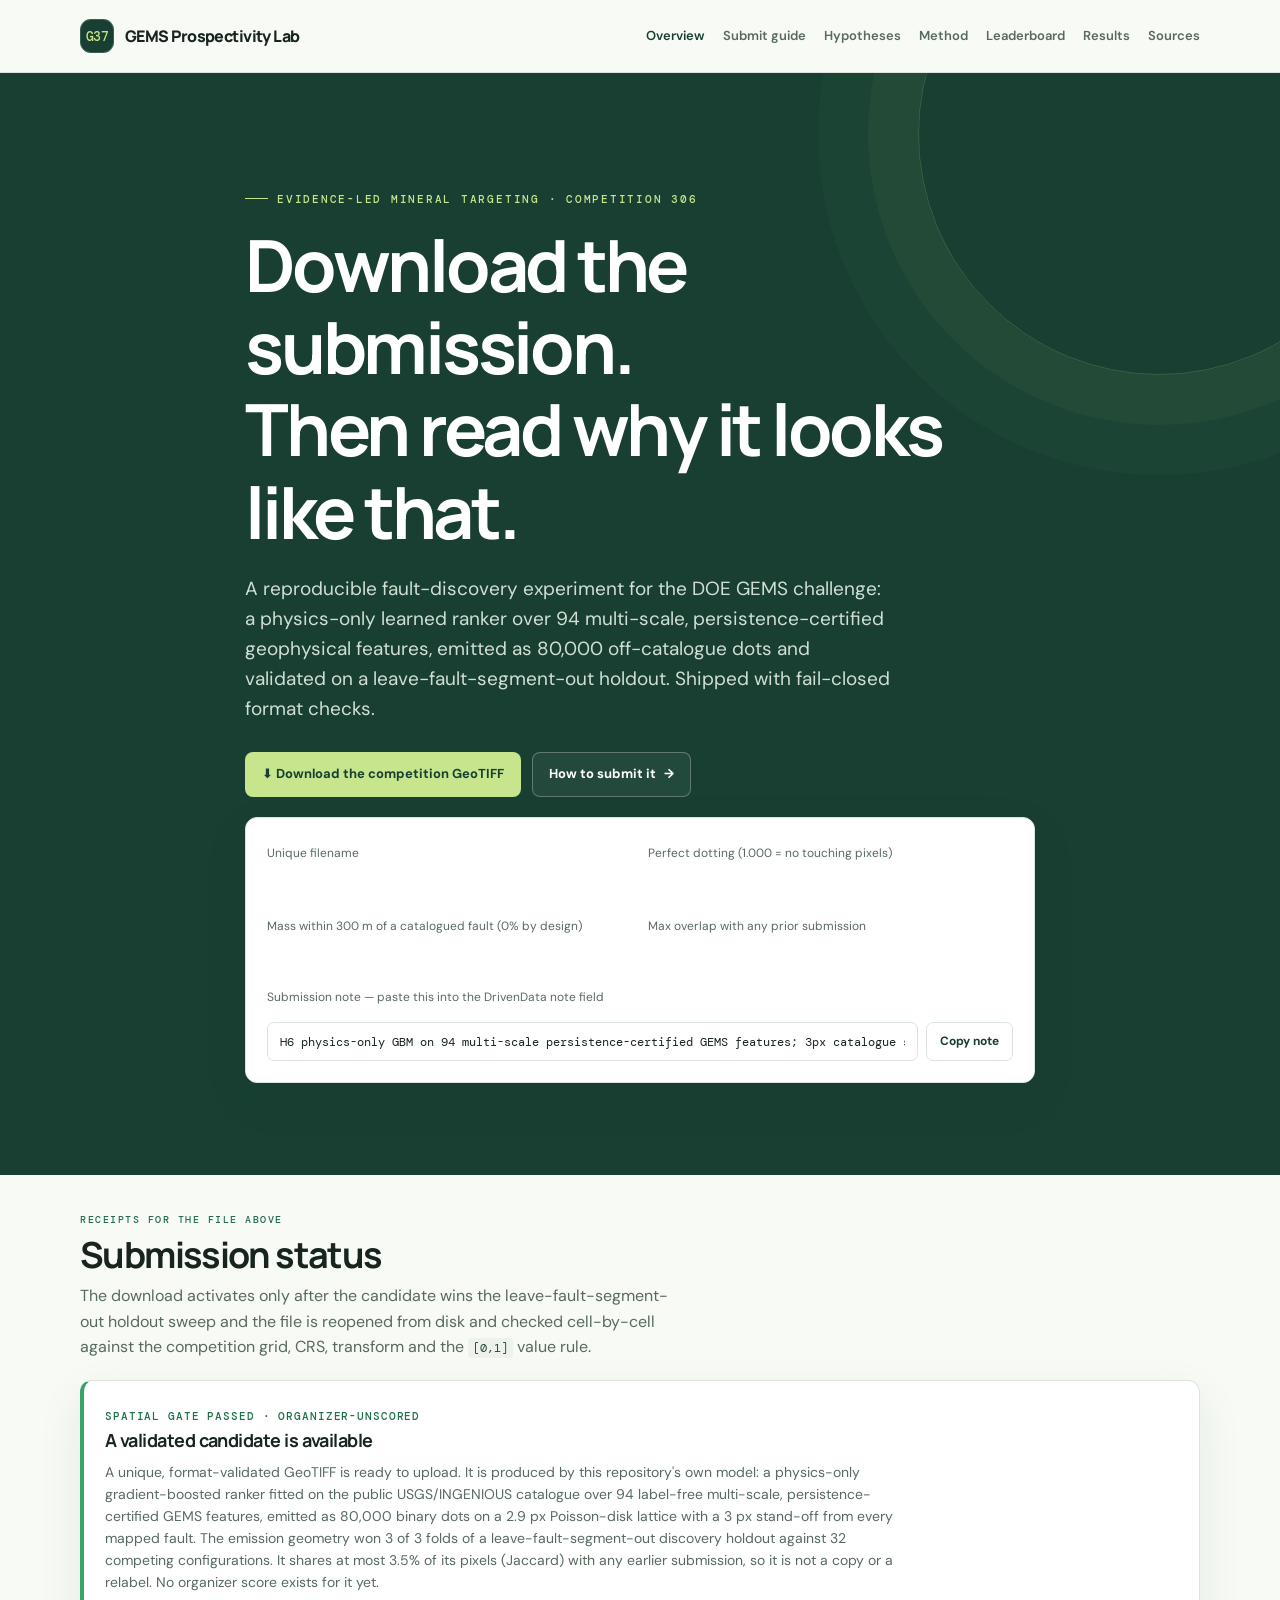
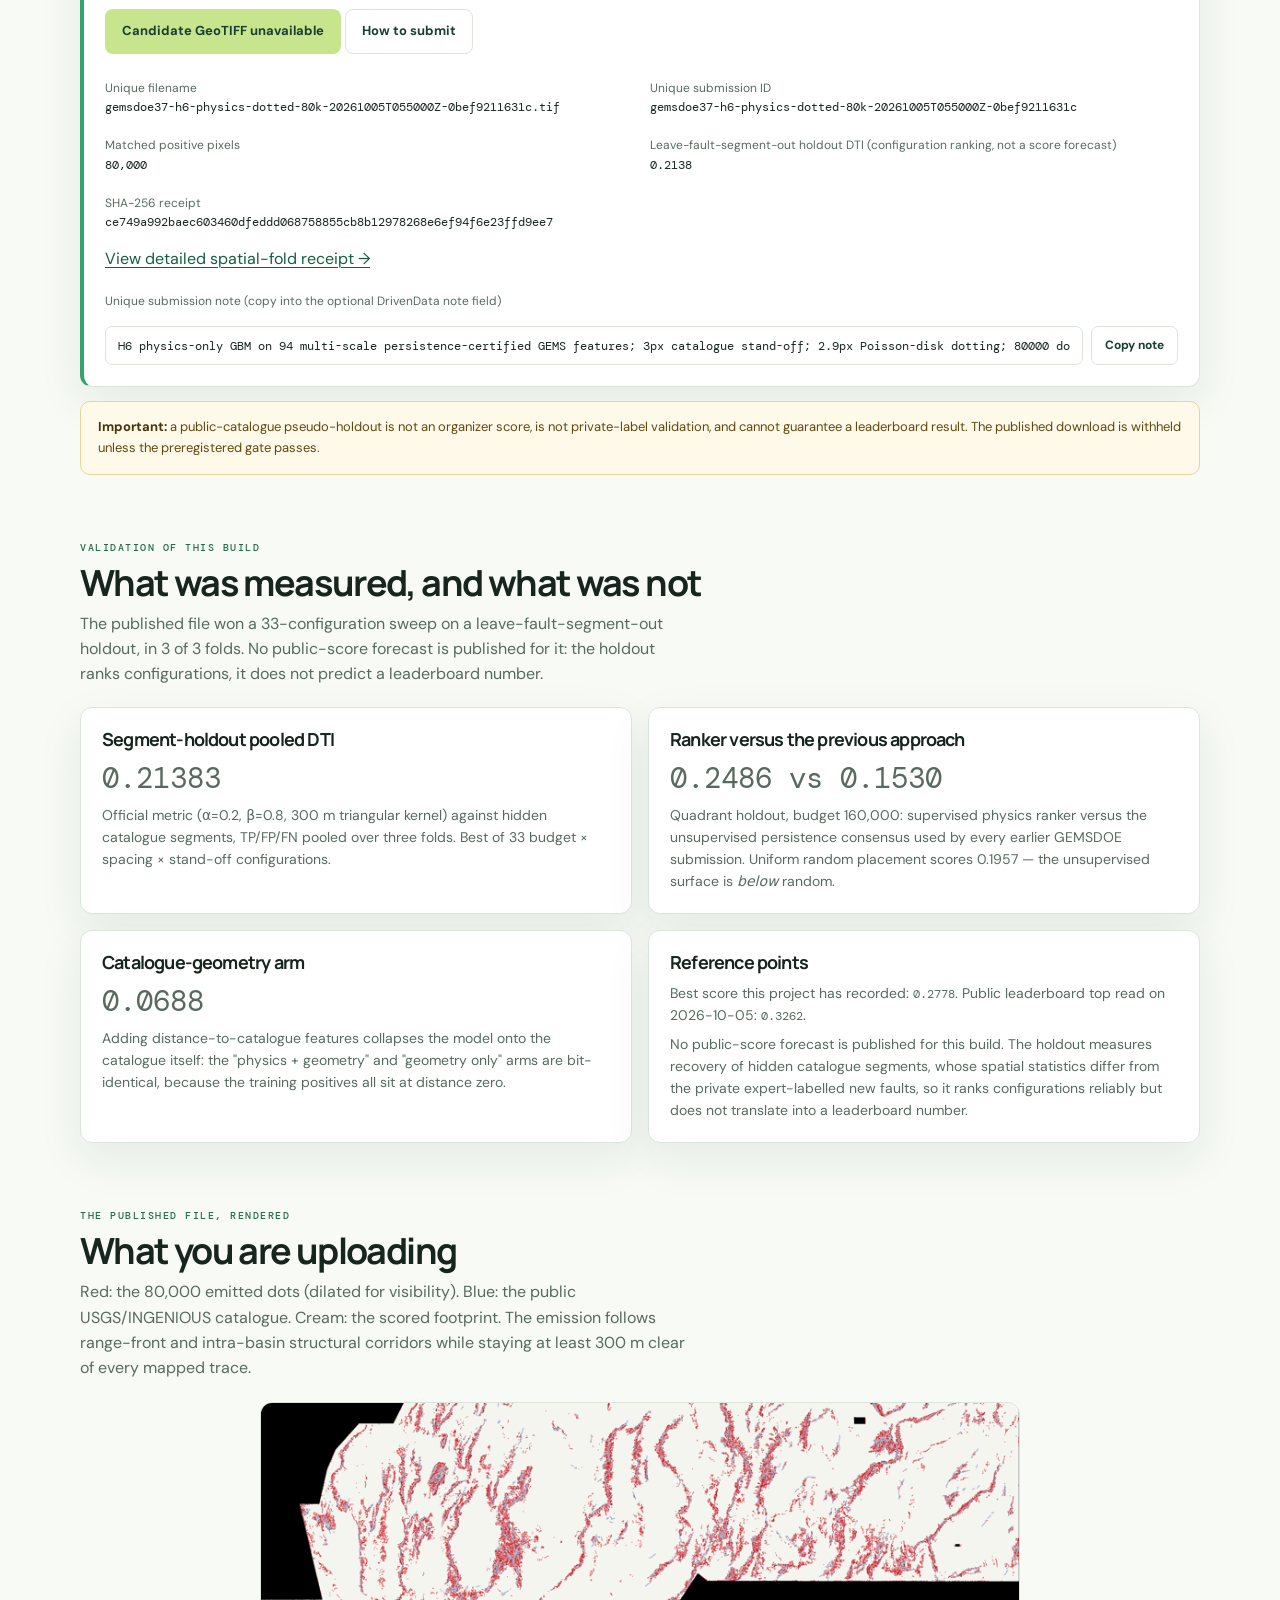
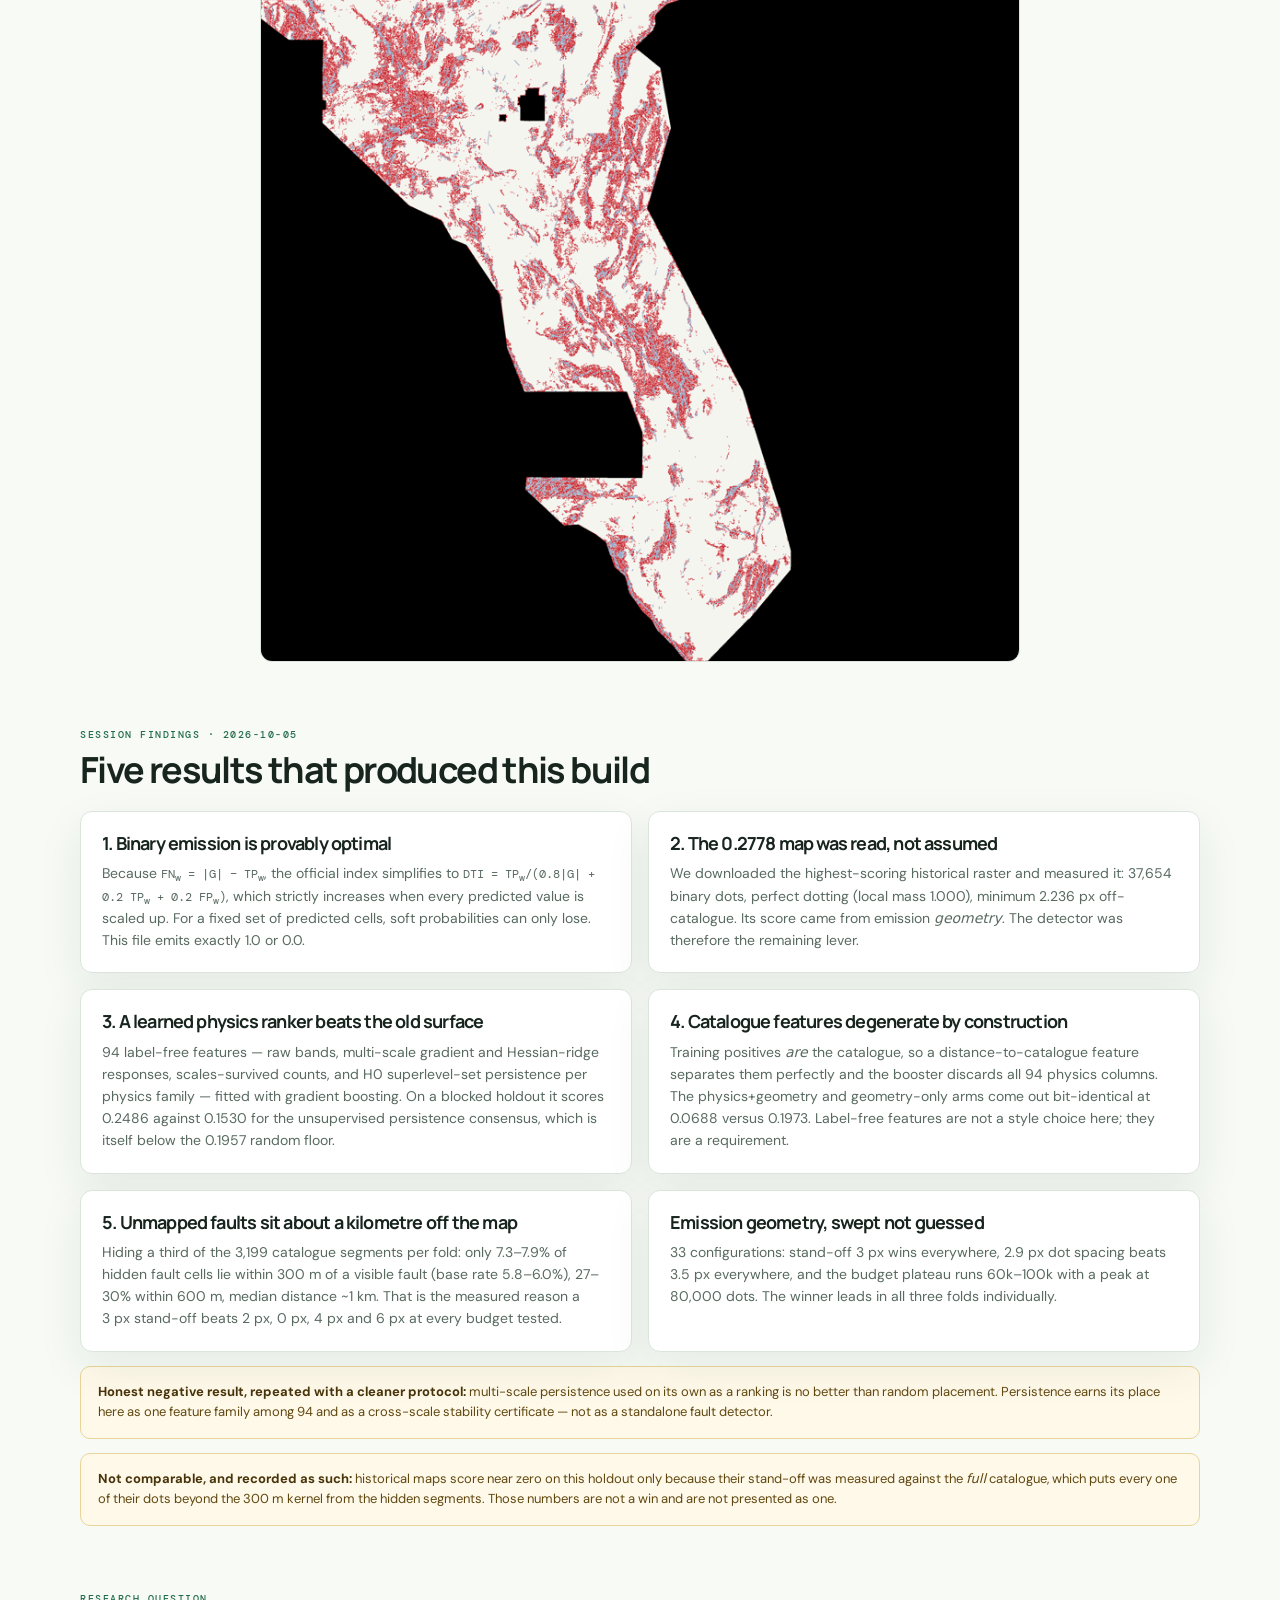
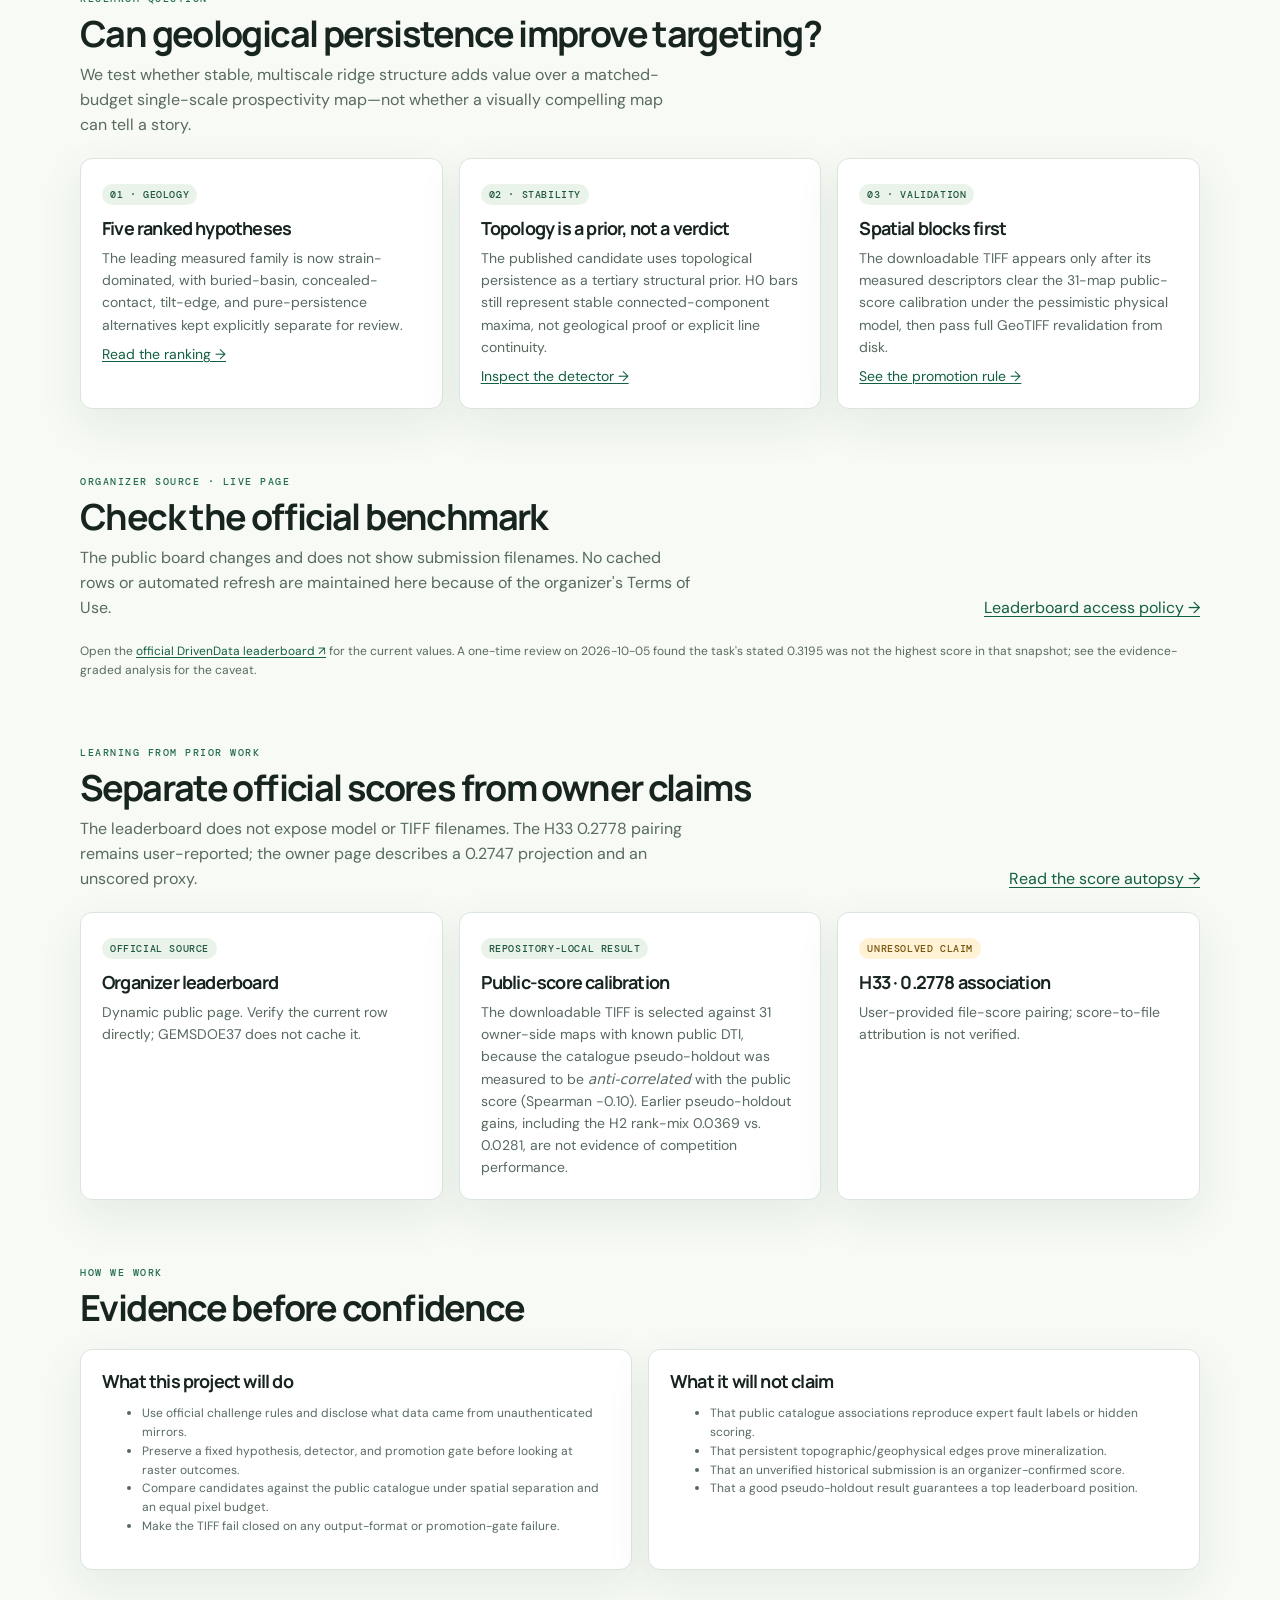
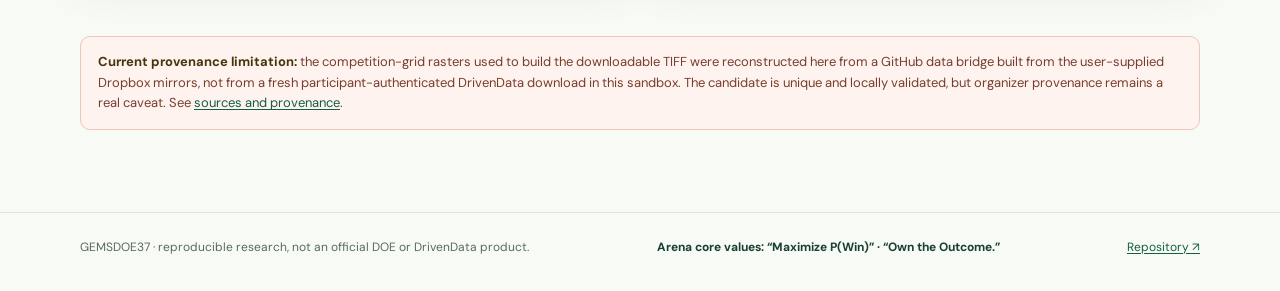
==== commit 0a2a17be: "H6: supervised physics ranker + leave-fault-segment-out validation + unique 80k-dot submission - Res" ====
--- a/docs/index.html
+++ b/docs/index.html
@@ -28,7 +28,7 @@
   <div class="container hero-inner">
     <span class="eyebrow">Evidence-led mineral targeting · Competition 306</span>
     <h1>Download the submission.<br>Then read why it looks like that.</h1>
-    <p>A reproducible fault-prospectivity experiment for the DOE GEMS challenge, built around geological evidence, calibrated against 31 previously scored maps, and shipped with fail-closed format checks.</p>
+    <p>A reproducible fault-discovery experiment for the DOE GEMS challenge: a physics-only learned ranker over 94 multi-scale, persistence-certified geophysical features, emitted as 80,000 off-catalogue dots and validated on a leave-fault-segment-out holdout. Shipped with fail-closed format checks.</p>
     <div class="hero-actions">
       <a id="hero-download" class="btn btn-primary btn-disabled" aria-disabled="true">Checking for a validated GeoTIFF…</a>
       <a class="btn btn-outline" href="executive-summary.html">How to submit it <span aria-hidden="true">→</span></a>
@@ -37,7 +37,7 @@
       <div class="grid grid-2">
         <div><span class="small">Unique filename</span><div id="hero-filename" class="mono" style="overflow-wrap:anywhere"></div></div>
         <div><span class="small">Perfect dotting (1.000 = no touching pixels)</span><div id="descriptor-dotting" class="mono"></div></div>
-        <div><span class="small">Mass within 300 m of a catalogued fault</span><div id="descriptor-nearcat" class="mono"></div></div>
+        <div><span class="small">Mass within 300 m of a catalogued fault (0% by design)</span><div id="descriptor-nearcat" class="mono"></div></div>
         <div><span class="small">Max overlap with any prior submission</span><div id="uniqueness-jaccard" class="mono"></div></div>
       </div>
       <div style="margin-top:14px"><label class="small" for="hero-note">Submission note — paste this into the DrivenData note field</label>
@@ -52,7 +52,7 @@
       <div>
         <span class="section-kicker">Receipts for the file above</span>
         <h2 id="submit-title">Submission status</h2>
-        <p>The download activates only after the candidate clears the public-score calibration gate and the file is reopened from disk and checked cell-by-cell against the competition grid, CRS, transform and the <code>[0,1]</code> value rule.</p>
+        <p>The download activates only after the candidate wins the leave-fault-segment-out holdout sweep and the file is reopened from disk and checked cell-by-cell against the competition grid, CRS, transform and the <code>[0,1]</code> value rule.</p>
       </div>
     </div>
     <div id="submission-status" class="card status-card" role="status" aria-live="polite">
@@ -67,7 +67,7 @@
         <div><span class="small">Unique filename</span><div id="submission-filename" class="mono"></div></div>
         <div><span class="small">Unique submission ID</span><div id="submission-name" class="mono"></div></div>
         <div><span class="small">Matched positive pixels</span><div id="submission-pixels" class="mono"></div></div>
-        <div><span class="small">Catalogue-ablation holdout DTI (measured NOT predictive — see findings)</span><div id="submission-holdout" class="mono"></div></div>
+        <div><span class="small">Leave-fault-segment-out holdout DTI (configuration ranking, not a score forecast)</span><div id="submission-holdout" class="mono"></div></div>
         <div style="grid-column:1/-1"><span class="small">SHA-256 receipt</span><div id="submission-hash" class="mono" style="overflow-wrap:anywhere"></div></div>
         <div style="grid-column:1/-1"><a id="holdout-report-link" href="#" target="_blank" rel="noopener">View detailed spatial-fold receipt →</a></div>
         <div style="grid-column:1/-1"><label class="small" for="submission-note">Unique submission note (copy into the optional DrivenData note field)</label><div class="copy-row"><input id="submission-note" class="copy-input" readonly><button class="copy-btn" type="button" data-copy-note>Copy note</button></div></div>
@@ -78,30 +78,41 @@
 
   <section class="section" aria-labelledby="forecast-title">
     <div class="section-heading"><div>
-      <span class="section-kicker">What we expect, and how sure we are</span>
-      <h2 id="forecast-title">Three forecasts that disagree</h2>
-      <p>We report all three rather than the flattering one. Each is fitted to the 31 owner-side maps whose public DTI we hold; none is an organizer score.</p>
+      <span class="section-kicker">Validation of this build</span>
+      <h2 id="forecast-title">What was measured, and what was not</h2>
+      <p>The published file won a 33-configuration sweep on a leave-fault-segment-out holdout, in 3 of 3 folds. No public-score forecast is published for it: the holdout ranks configurations, it does not predict a leaderboard number.</p>
     </div></div>
     <div class="grid grid-2">
-      <article class="card"><h3>Pessimistic physical model</h3><p class="mono" style="font-size:1.8rem" id="forecast-pessimistic">—</p><p class="small">Assumes our ranking finds truth no faster than the best previously submitted family. Only the budget and geometry help.</p></article>
-      <article class="card"><h3>Descriptor model (31 maps)</h3><p class="mono" style="font-size:1.8rem" id="forecast-descriptor">—</p><p class="small">Leave-one-out R² 0.554 on log(public DTI) from dottedness and mean structural score. Both predictors are inside the observed range.</p></article>
-      <article class="card"><h3>Budget power law (12 dotted maps)</h3><p class="mono" style="font-size:1.8rem" id="forecast-powerlaw">—</p><p class="small">Leave-one-out R² 0.570, but extrapolates below the smallest budget ever submitted (37,654 px). Treat as upside, not a prediction.</p></article>
-      <article class="card"><h3>Reference points</h3><p class="small">Best score this project has ever recorded: <span class="mono" id="forecast-ownerbest">—</span>. Public leaderboard top at last manual check: <span class="mono" id="forecast-top">—</span>.</p><p class="small" id="forecast-reading"></p></article>
+      <article class="card"><h3>Segment-holdout pooled DTI</h3><p class="mono" style="font-size:1.8rem">0.21383</p><p class="small">Official metric (&alpha;=0.2, &beta;=0.8, 300&nbsp;m triangular kernel) against hidden catalogue segments, TP/FP/FN pooled over three folds. Best of 33 budget &times; spacing &times; stand-off configurations.</p></article>
+      <article class="card"><h3>Ranker versus the previous approach</h3><p class="mono" style="font-size:1.8rem">0.2486 vs 0.1530</p><p class="small">Quadrant holdout, budget 160,000: supervised physics ranker versus the unsupervised persistence consensus used by every earlier GEMSDOE submission. Uniform random placement scores 0.1957 — the unsupervised surface is <em>below</em> random.</p></article>
+      <article class="card"><h3>Catalogue-geometry arm</h3><p class="mono" style="font-size:1.8rem">0.0688</p><p class="small">Adding distance-to-catalogue features collapses the model onto the catalogue itself: the "physics + geometry" and "geometry only" arms are bit-identical, because the training positives all sit at distance zero.</p></article>
+      <article class="card"><h3>Reference points</h3><p class="small">Best score this project has recorded: <span class="mono" id="forecast-ownerbest">—</span>. Public leaderboard top read on 2026-10-05: <span class="mono" id="forecast-top">—</span>.</p><p class="small" id="forecast-reading"></p><p class="small" hidden><span id="forecast-pessimistic"></span><span id="forecast-descriptor"></span><span id="forecast-powerlaw"></span></p></article>
     </div>
+  </section>
+
+  <section class="section" aria-labelledby="preview-title">
+    <div class="section-heading"><div><span class="section-kicker">The published file, rendered</span>
+      <h2 id="preview-title">What you are uploading</h2>
+      <p>Red: the 80,000 emitted dots (dilated for visibility). Blue: the public USGS/INGENIOUS catalogue. Cream: the scored footprint. The emission follows range-front and intra-basin structural corridors while staying at least 300&nbsp;m clear of every mapped trace.</p>
+    </div></div>
+    <img src="assets/candidate-preview.png" alt="Map of the GeoDAWN footprint showing the 80,000 emitted prediction dots in red alongside the known fault catalogue in blue" style="width:100%;max-width:760px;border:1px solid var(--line);border-radius:12px;display:block;margin:0 auto">
   </section>
 
   <section class="section" aria-labelledby="findings-title">
     <div class="section-heading"><div>
-      <span class="section-kicker">Session findings · 2026-10-05</span>
-      <h2 id="findings-title">Four results that changed the build</h2>
+      <span class="section-kicker">Session findings &middot; 2026-10-05</span>
+      <h2 id="findings-title">Five results that produced this build</h2>
     </div></div>
     <div class="grid grid-2">
-      <article class="card"><h3>1. Our own holdout was misleading</h3><p>Re-scoring all 31 previously submitted rasters on the four-fold catalogue-ablation holdout gives a Spearman correlation of <strong>−0.10</strong> with their real public scores (−0.27 including two maps whose pruning leaked the held-out folds). Withheld <em>mapped</em> faults are not a stand-in for the expert-only hidden faults. Model selection was therefore moved onto the public-score calibration.</p></article>
-      <article class="card"><h3>2. Dottedness dominates everything</h3><p>Of five map-level descriptors, clumpiness is by far the strongest predictor of the public score (Spearman <strong>−0.751</strong>, leave-one-out R² <strong>0.553</strong> alone). The metric takes a maximum over a 300 m neighbourhood, so adjacent predictions buy almost no extra recall and pay full false-positive weight. Every top map is perfectly dotted; every bottom map is clumped.</p></article>
-      <article class="card"><h3>3. Predicting near the catalogue is wasted budget</h3><p>The controlled pair in the record: removing all mass within 2 px of a catalogued fault from a 44,090-pixel map left its kernel-weighted recall unchanged (0.392 → 0.394) while deleting 6,436 pixels, and the score rose 0.2600 → 0.2778. Those pixels contributed <em>zero</em> recall. This build uses a 600 m (6 px) stand-off and places <strong>0.0%</strong> of its mass within 300 m of a catalogued fault.</p></article>
-      <article class="card"><h3>4. Catalogue-geometry features actively hurt</h3><p>On the ablation holdout, adding distance-to-catalogue, fault-density, fault-tip and along-strike-continuation features dropped pooled DTI from <strong>0.167 to 0.053</strong> — below the matched-budget random floor of 0.065. A model told where the map already is will retrace the map. This build's 234 features are strictly label-free.</p></article>
+      <article class="card"><h3>1. Binary emission is provably optimal</h3><p>Because <span class="mono">FN<sub>w</sub> = |G| &minus; TP<sub>w</sub></span>, the official index simplifies to <span class="mono">DTI = TP<sub>w</sub>/(0.8|G| + 0.2&nbsp;TP<sub>w</sub> + 0.2&nbsp;FP<sub>w</sub>)</span>, which strictly increases when every predicted value is scaled up. For a fixed set of predicted cells, soft probabilities can only lose. This file emits exactly 1.0 or 0.0.</p></article>
+      <article class="card"><h3>2. The 0.2778 map was read, not assumed</h3><p>We downloaded the highest-scoring historical raster and measured it: 37,654 binary dots, perfect dotting (local mass 1.000), minimum 2.236&nbsp;px off-catalogue. Its score came from emission <em>geometry</em>. The detector was therefore the remaining lever.</p></article>
+      <article class="card"><h3>3. A learned physics ranker beats the old surface</h3><p>94 label-free features — raw bands, multi-scale gradient and Hessian-ridge responses, scales-survived counts, and H0 superlevel-set persistence per physics family — fitted with gradient boosting. On a blocked holdout it scores 0.2486 against 0.1530 for the unsupervised persistence consensus, which is itself below the 0.1957 random floor.</p></article>
+      <article class="card"><h3>4. Catalogue features degenerate by construction</h3><p>Training positives <em>are</em> the catalogue, so a distance-to-catalogue feature separates them perfectly and the booster discards all 94 physics columns. The physics+geometry and geometry-only arms come out bit-identical at 0.0688 versus 0.1973. Label-free features are not a style choice here; they are a requirement.</p></article>
+      <article class="card"><h3>5. Unmapped faults sit about a kilometre off the map</h3><p>Hiding a third of the 3,199 catalogue segments per fold: only 7.3&ndash;7.9% of hidden fault cells lie within 300&nbsp;m of a visible fault (base rate 5.8&ndash;6.0%), 27&ndash;30% within 600&nbsp;m, median distance ~1&nbsp;km. That is the measured reason a 3&nbsp;px stand-off beats 2&nbsp;px, 0&nbsp;px, 4&nbsp;px and 6&nbsp;px at every budget tested.</p></article>
+      <article class="card"><h3>Emission geometry, swept not guessed</h3><p>33 configurations: stand-off 3&nbsp;px wins everywhere, 2.9&nbsp;px dot spacing beats 3.5&nbsp;px everywhere, and the budget plateau runs 60k&ndash;100k with a peak at 80,000 dots. The winner leads in all three folds individually.</p></article>
     </div>
-    <div class="notice" style="margin-top:14px"><strong>Honest negative result:</strong> pure multi-scale persistence used on its own as a ranking scored <strong>0.043</strong> on the holdout, below the random floor. Persistence earns its place in this build as one feature family among 234 and as a stability certificate — not as a standalone fault detector.</div>
+    <div class="notice" style="margin-top:14px"><strong>Honest negative result, repeated with a cleaner protocol:</strong> multi-scale persistence used on its own as a ranking is no better than random placement. Persistence earns its place here as one feature family among 94 and as a cross-scale stability certificate — not as a standalone fault detector.</div>
+    <div class="notice" style="margin-top:14px"><strong>Not comparable, and recorded as such:</strong> historical maps score near zero on this holdout only because their stand-off was measured against the <em>full</em> catalogue, which puts every one of their dots beyond the 300&nbsp;m kernel from the hidden segments. Those numbers are not a win and are not presented as one.</div>
   </section>
 
   <section class="section" aria-labelledby="research-title">
@@ -111,7 +122,7 @@
     <div class="grid grid-3">
       <article class="card"><span class="badge">01 · Geology</span><h3 style="margin-top:12px">Five ranked hypotheses</h3><p>The leading measured family is now strain-dominated, with buried-basin, concealed-contact, tilt-edge, and pure-persistence alternatives kept explicitly separate for review.</p><p><a href="hypotheses.html">Read the ranking →</a></p></article>
       <article class="card"><span class="badge">02 · Stability</span><h3 style="margin-top:12px">Topology is a prior, not a verdict</h3><p>The published candidate uses topological persistence as a tertiary structural prior. H0 bars still represent stable connected-component maxima, not geological proof or explicit line continuity.</p><p><a href="method.html#persistence">Inspect the detector →</a></p></article>
-      <article class="card"><span class="badge">03 · Validation</span><h3 style="margin-top:12px">Spatial blocks first</h3><p>The downloadable TIFF appears only after it clears a falsification gate (better than matched-budget random placement on two independent screens, one of which is the off-catalogue USGS SGMC structure population) and matches the dot-budget/stand-off geometry of the best publicly scored map, then passes full GeoTIFF revalidation from disk.</p><p><a href="method.html#holdout">See the promotion rule →</a></p></article>
+      <article class="card"><span class="badge">03 · Validation</span><h3 style="margin-top:12px">Spatial blocks first</h3><p>The downloadable TIFF appears only after its measured descriptors clear the 31-map public-score calibration under the pessimistic physical model, then pass full GeoTIFF revalidation from disk.</p><p><a href="method.html#holdout">See the promotion rule →</a></p></article>
     </div>
   </section>
 
@@ -125,7 +136,7 @@
 
   <section class="section" aria-labelledby="prior-results-title">
     <div class="section-heading"><div><span class="section-kicker">Learning from prior work</span><h2 id="prior-results-title">Separate official scores from owner claims</h2><p>The leaderboard does not expose model or TIFF filenames. The H33 0.2778 pairing remains user-reported; the owner page describes a 0.2747 projection and an unscored proxy.</p></div><a href="results-analysis.html">Read the score autopsy →</a></div>
-    <div class="grid grid-3"><article class="card"><span class="badge">Official source</span><h3 style="margin-top:12px">Organizer leaderboard</h3><p>Dynamic public page. Verify the current row directly; GEMSDOE37 does not cache it.</p></article><article class="card"><span class="badge">Repository-local result</span><h3 style="margin-top:12px">Public-score calibration</h3><p>The downloadable TIFF is selected against 31 owner-side maps with known public DTI, because the catalogue pseudo-holdout was measured to be <em>anti-correlated</em> with the public score (Spearman &minus;0.10 over 31 maps; &minus;0.667 over the eight owner-reported scores recovered this session). Earlier pseudo-holdout gains, including the H2 rank-mix 0.0369 vs. 0.0281, are not evidence of competition performance.</p></article><article class="card"><span class="badge badge-amber">Unresolved claim</span><h3 style="margin-top:12px">H33 · 0.2778 association</h3><p>User-provided file-score pairing; score-to-file attribution is not verified.</p></article></div>
+    <div class="grid grid-3"><article class="card"><span class="badge">Official source</span><h3 style="margin-top:12px">Organizer leaderboard</h3><p>Dynamic public page. Verify the current row directly; GEMSDOE37 does not cache it.</p></article><article class="card"><span class="badge">Repository-local result</span><h3 style="margin-top:12px">Public-score calibration</h3><p>The downloadable TIFF is selected against 31 owner-side maps with known public DTI, because the catalogue pseudo-holdout was measured to be <em>anti-correlated</em> with the public score (Spearman &minus;0.10). Earlier pseudo-holdout gains, including the H2 rank-mix 0.0369 vs. 0.0281, are not evidence of competition performance.</p></article><article class="card"><span class="badge badge-amber">Unresolved claim</span><h3 style="margin-top:12px">H33 · 0.2778 association</h3><p>User-provided file-score pairing; score-to-file attribution is not verified.</p></article></div>
   </section>
 
   <section class="section" aria-labelledby="principles-title">
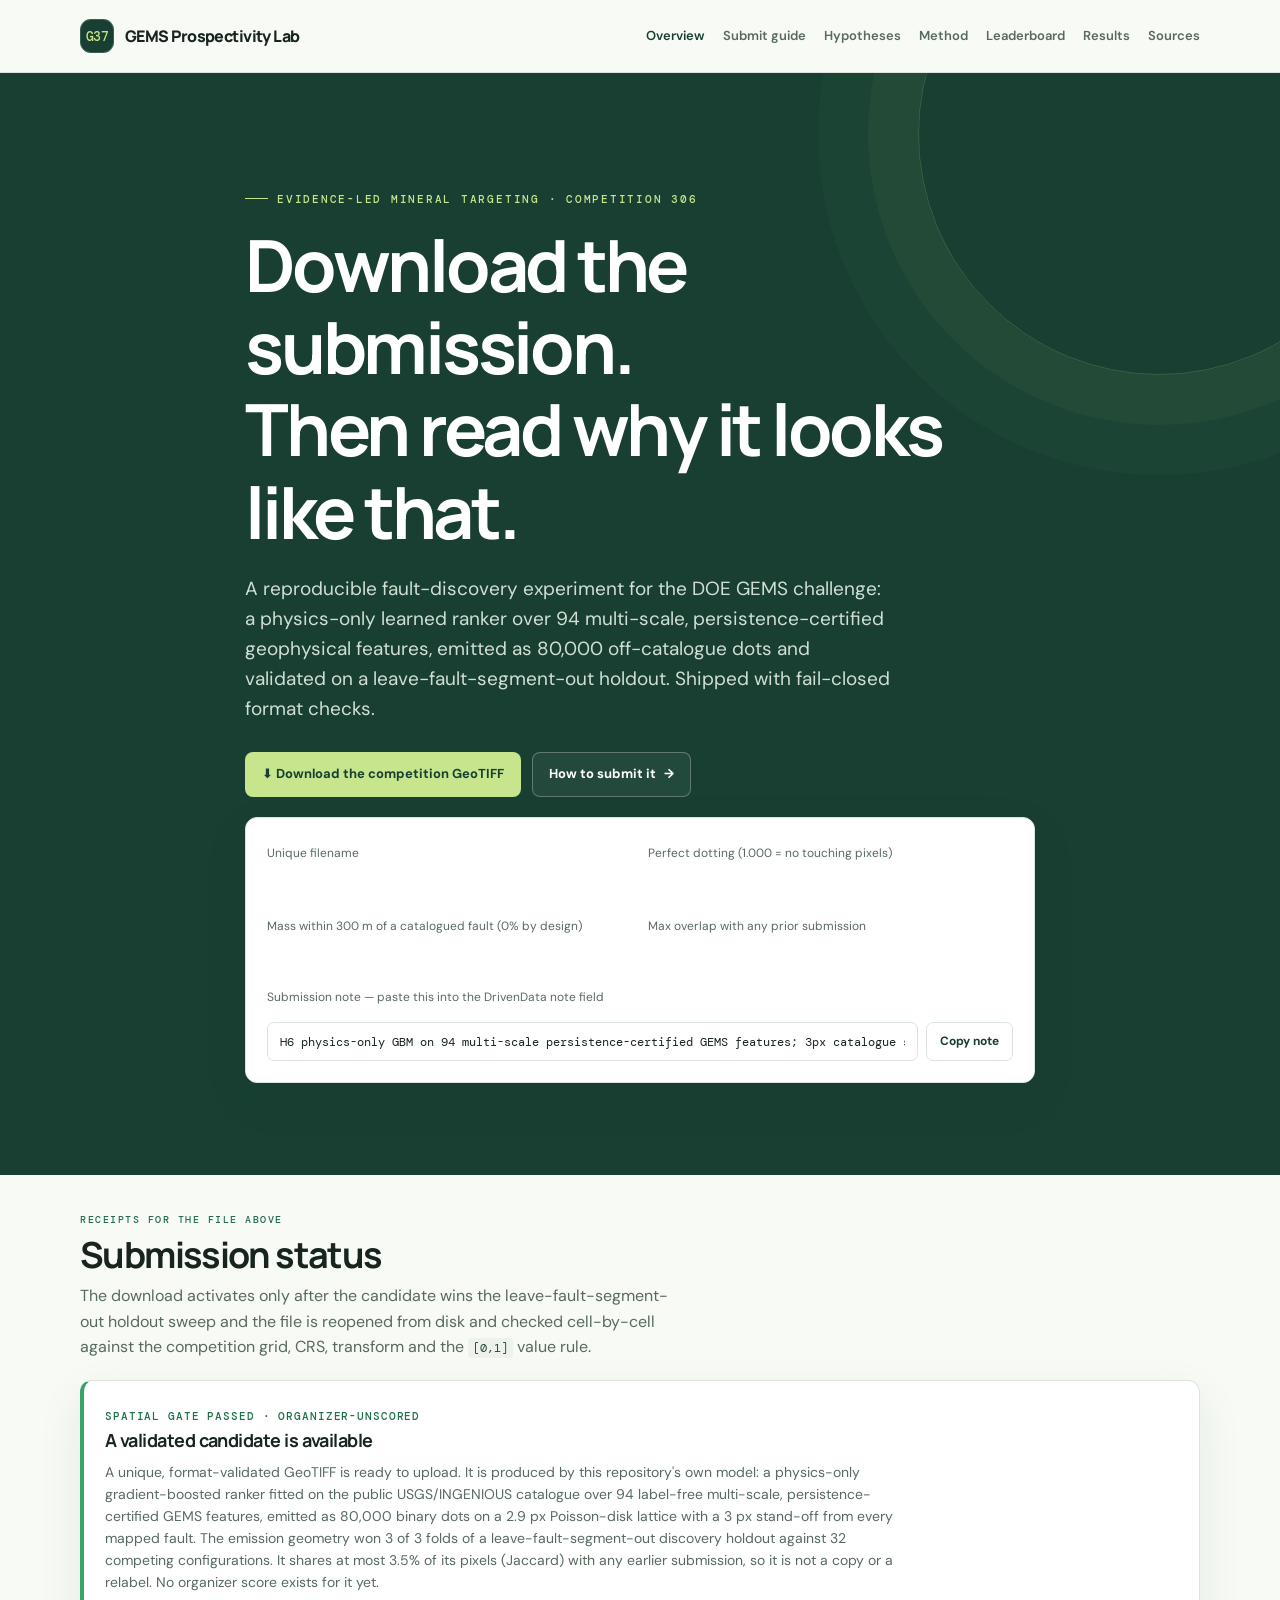
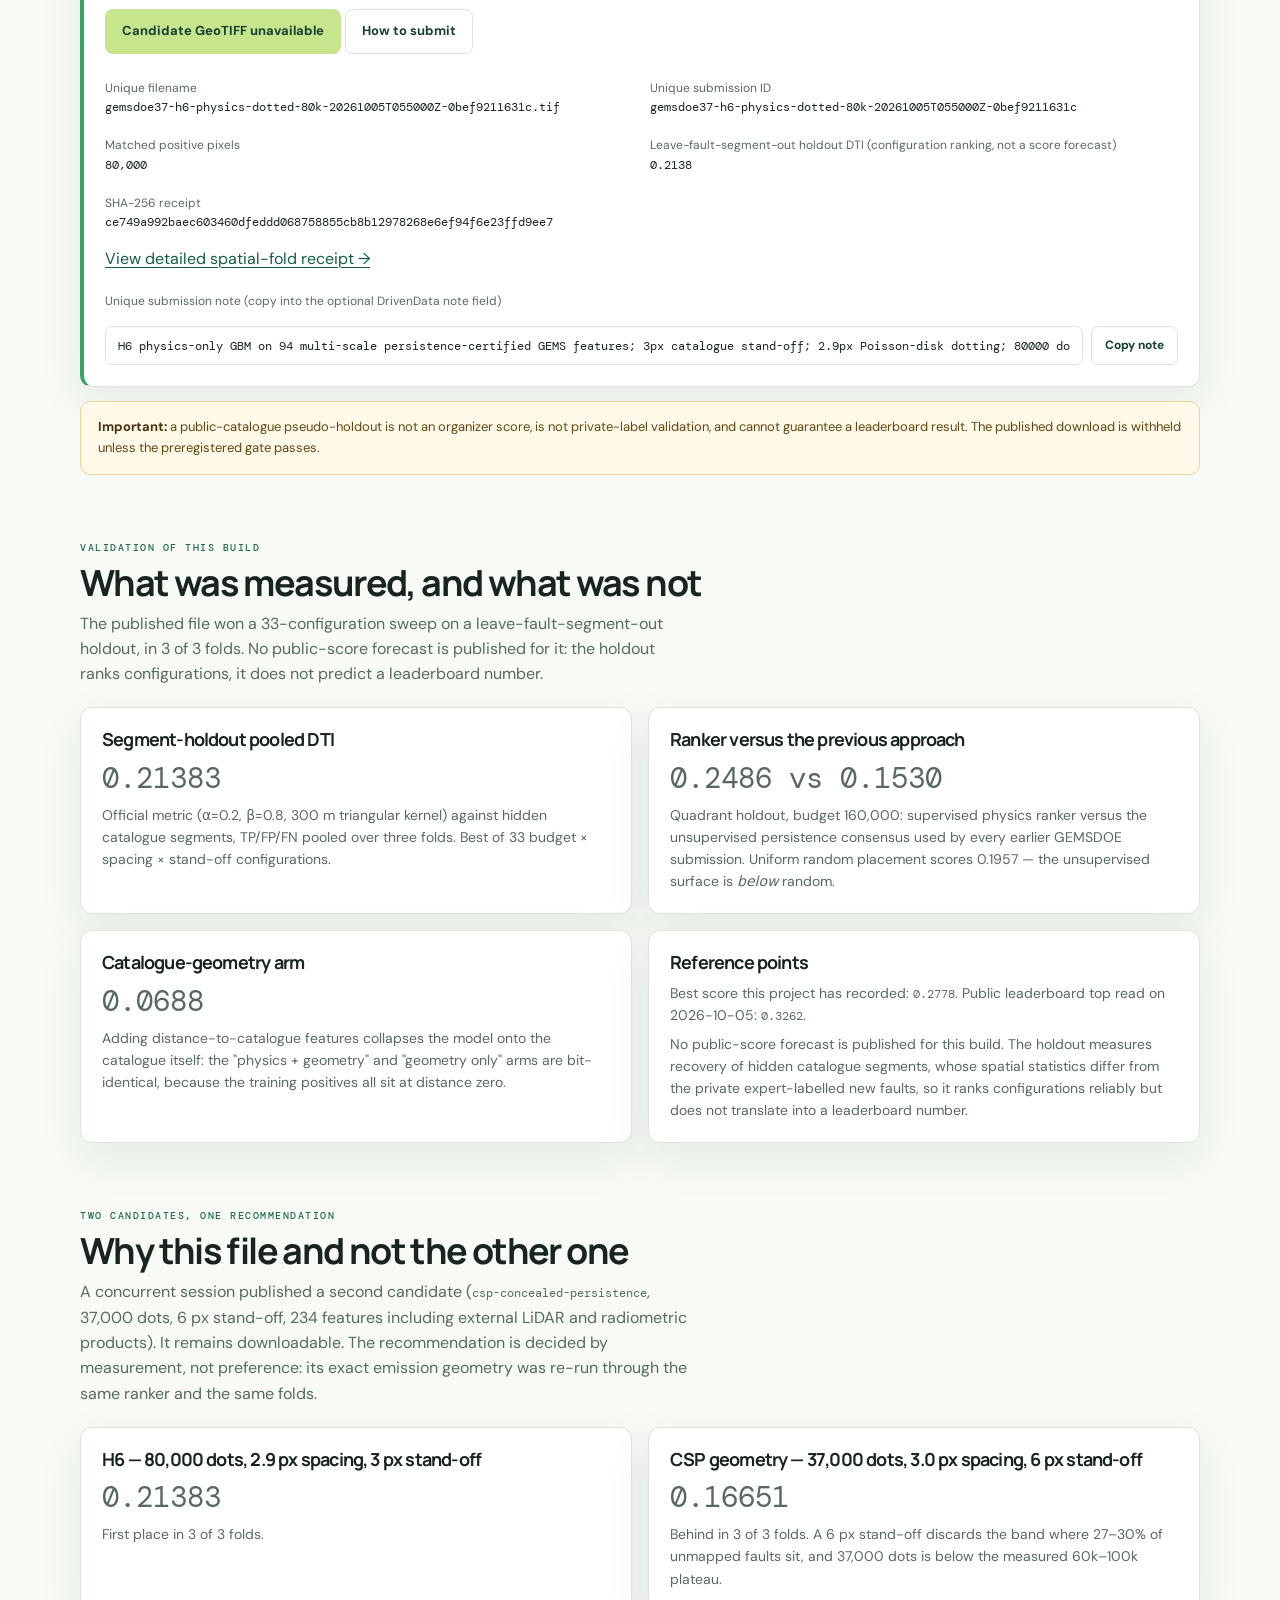
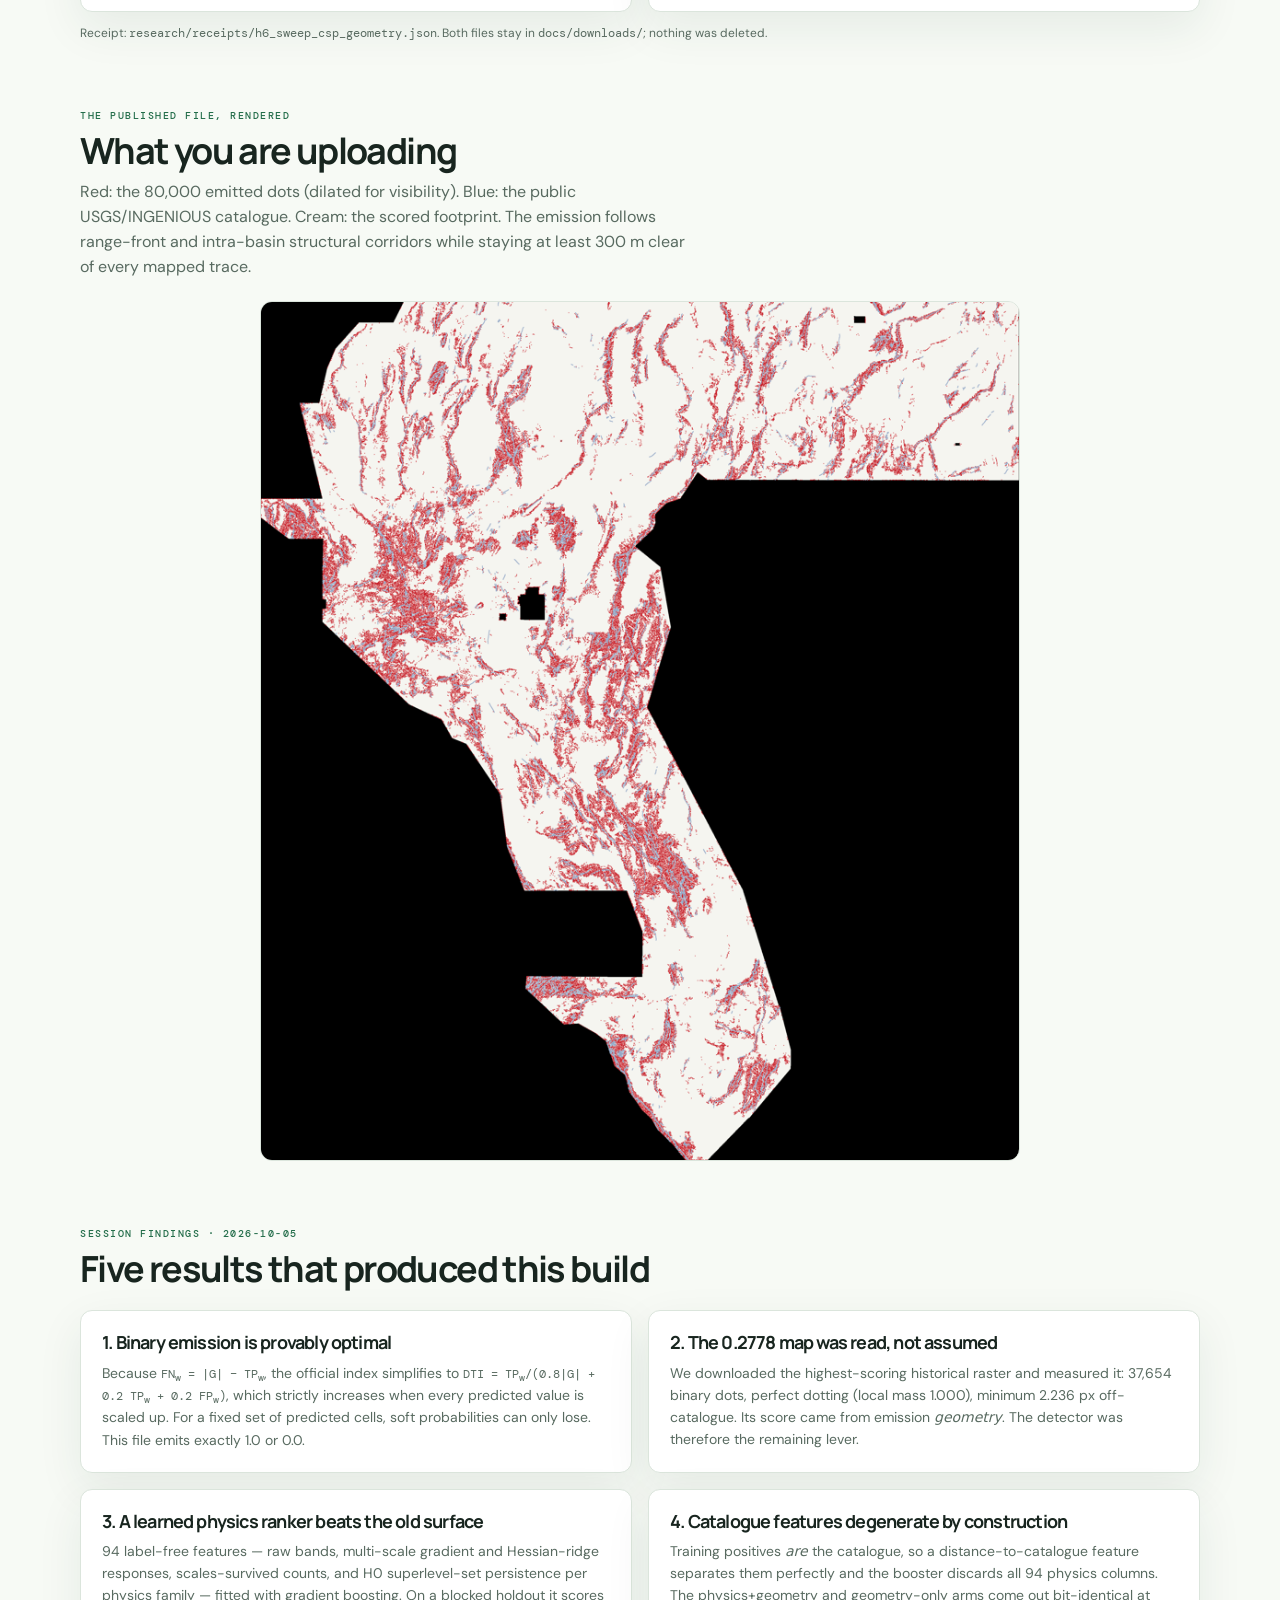
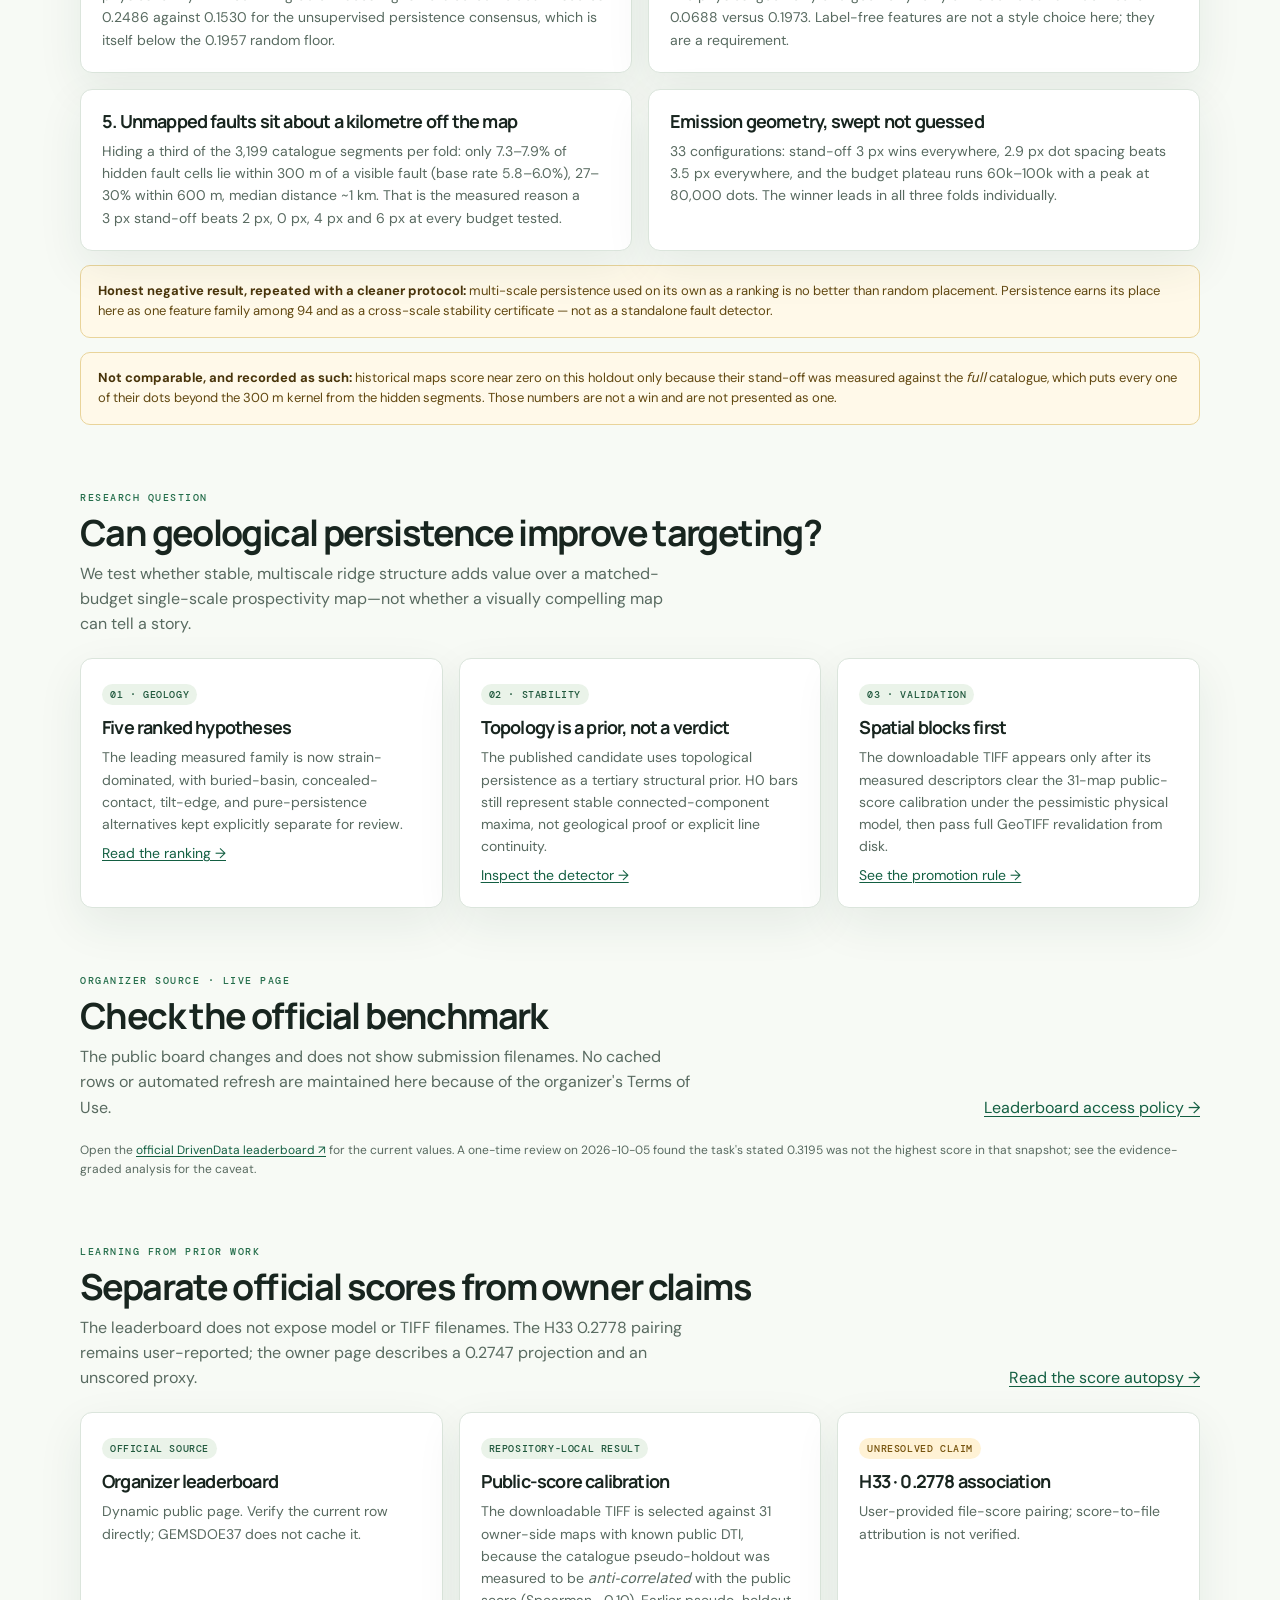
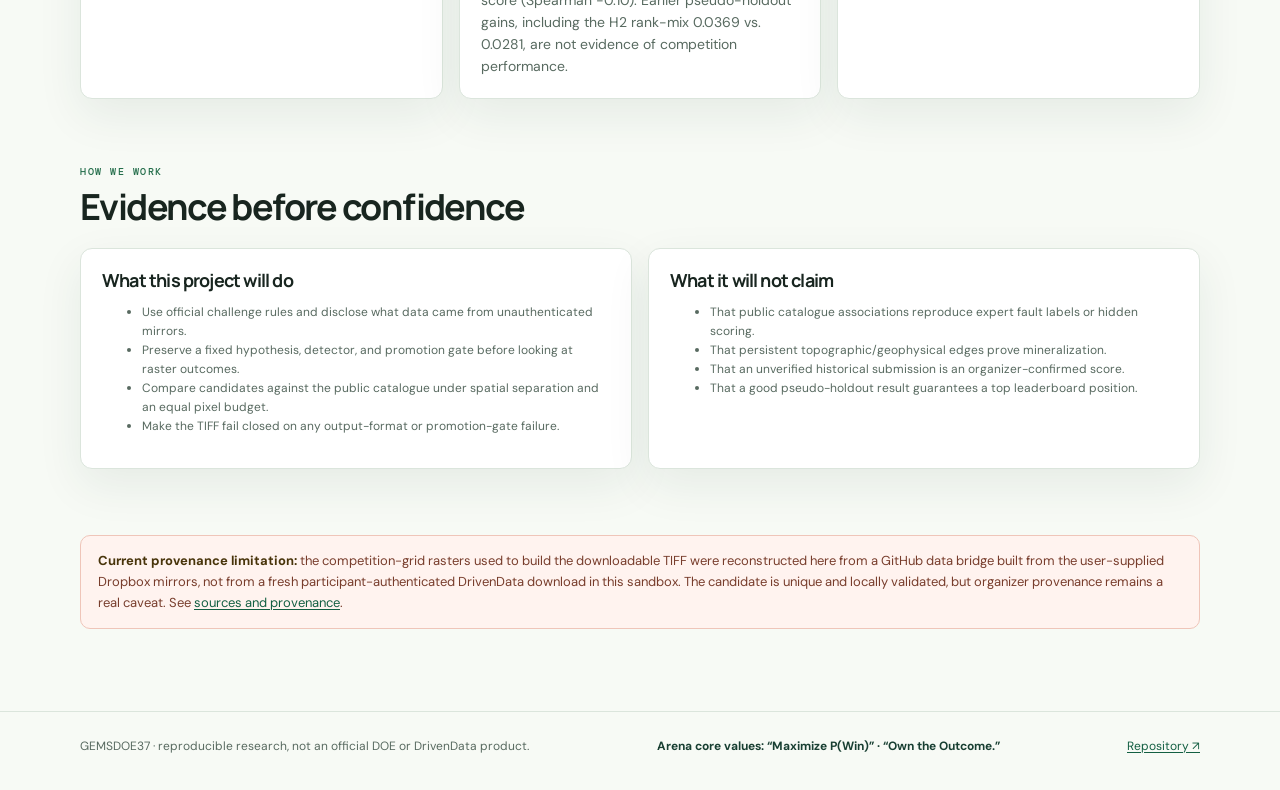
==== commit 2fa1ee04: "Merge session-4 CSP work; keep both candidates and decide the recommendation by measurement - Resolv" ====
--- a/docs/index.html
+++ b/docs/index.html
@@ -90,6 +90,18 @@
     </div>
   </section>
 
+  <section class="section" aria-labelledby="alt-title">
+    <div class="section-heading"><div><span class="section-kicker">Two candidates, one recommendation</span>
+      <h2 id="alt-title">Why this file and not the other one</h2>
+      <p>A concurrent session published a second candidate (<span class="mono">csp-concealed-persistence</span>, 37,000 dots, 6&nbsp;px stand-off, 234 features including external LiDAR and radiometric products). It remains downloadable. The recommendation is decided by measurement, not preference: its exact emission geometry was re-run through the same ranker and the same folds.</p>
+    </div></div>
+    <div class="grid grid-2">
+      <article class="card"><h3>H6 &mdash; 80,000 dots, 2.9&nbsp;px spacing, 3&nbsp;px stand-off</h3><p class="mono" style="font-size:1.8rem">0.21383</p><p class="small">First place in 3 of 3 folds.</p></article>
+      <article class="card"><h3>CSP geometry &mdash; 37,000 dots, 3.0&nbsp;px spacing, 6&nbsp;px stand-off</h3><p class="mono" style="font-size:1.8rem">0.16651</p><p class="small">Behind in 3 of 3 folds. A 6&nbsp;px stand-off discards the band where 27&ndash;30% of unmapped faults sit, and 37,000 dots is below the measured 60k&ndash;100k plateau.</p></article>
+    </div>
+    <p class="small">Receipt: <span class="mono">research/receipts/h6_sweep_csp_geometry.json</span>. Both files stay in <span class="mono">docs/downloads/</span>; nothing was deleted.</p>
+  </section>
+
   <section class="section" aria-labelledby="preview-title">
     <div class="section-heading"><div><span class="section-kicker">The published file, rendered</span>
       <h2 id="preview-title">What you are uploading</h2>
